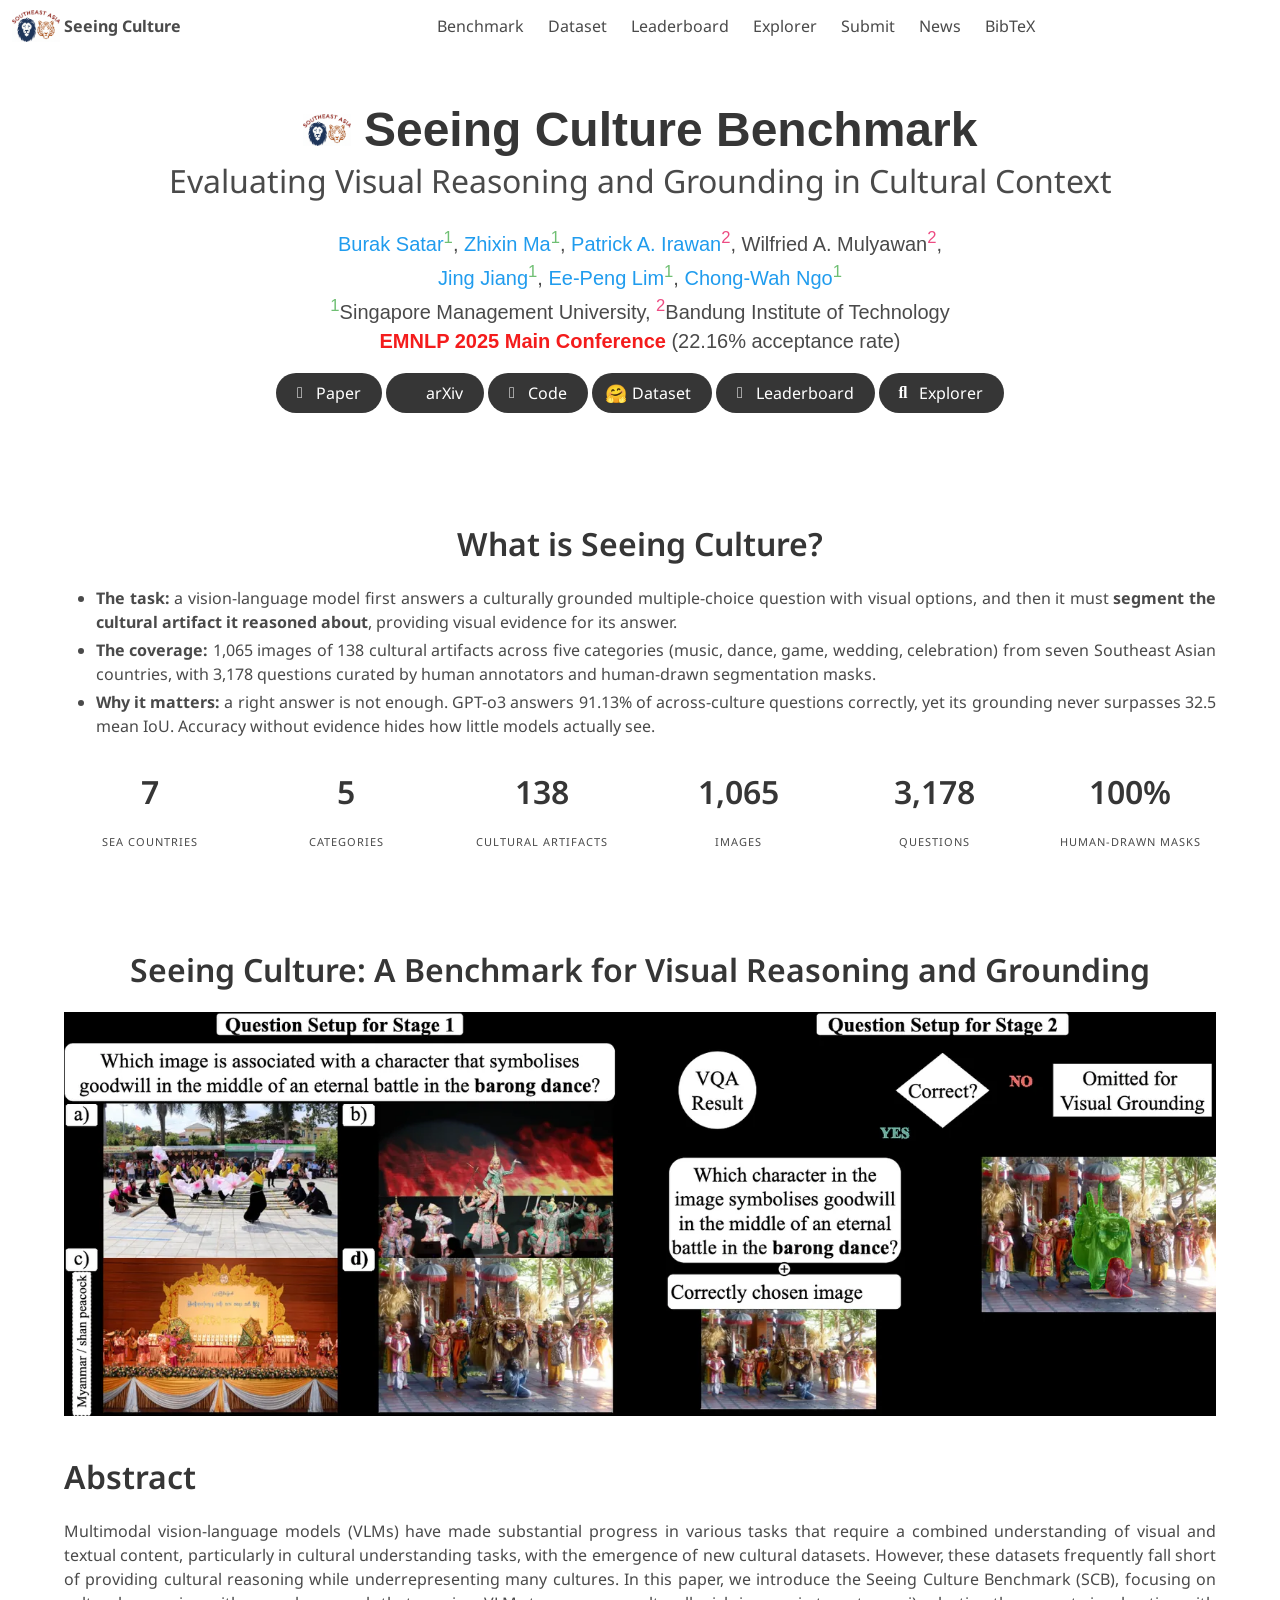
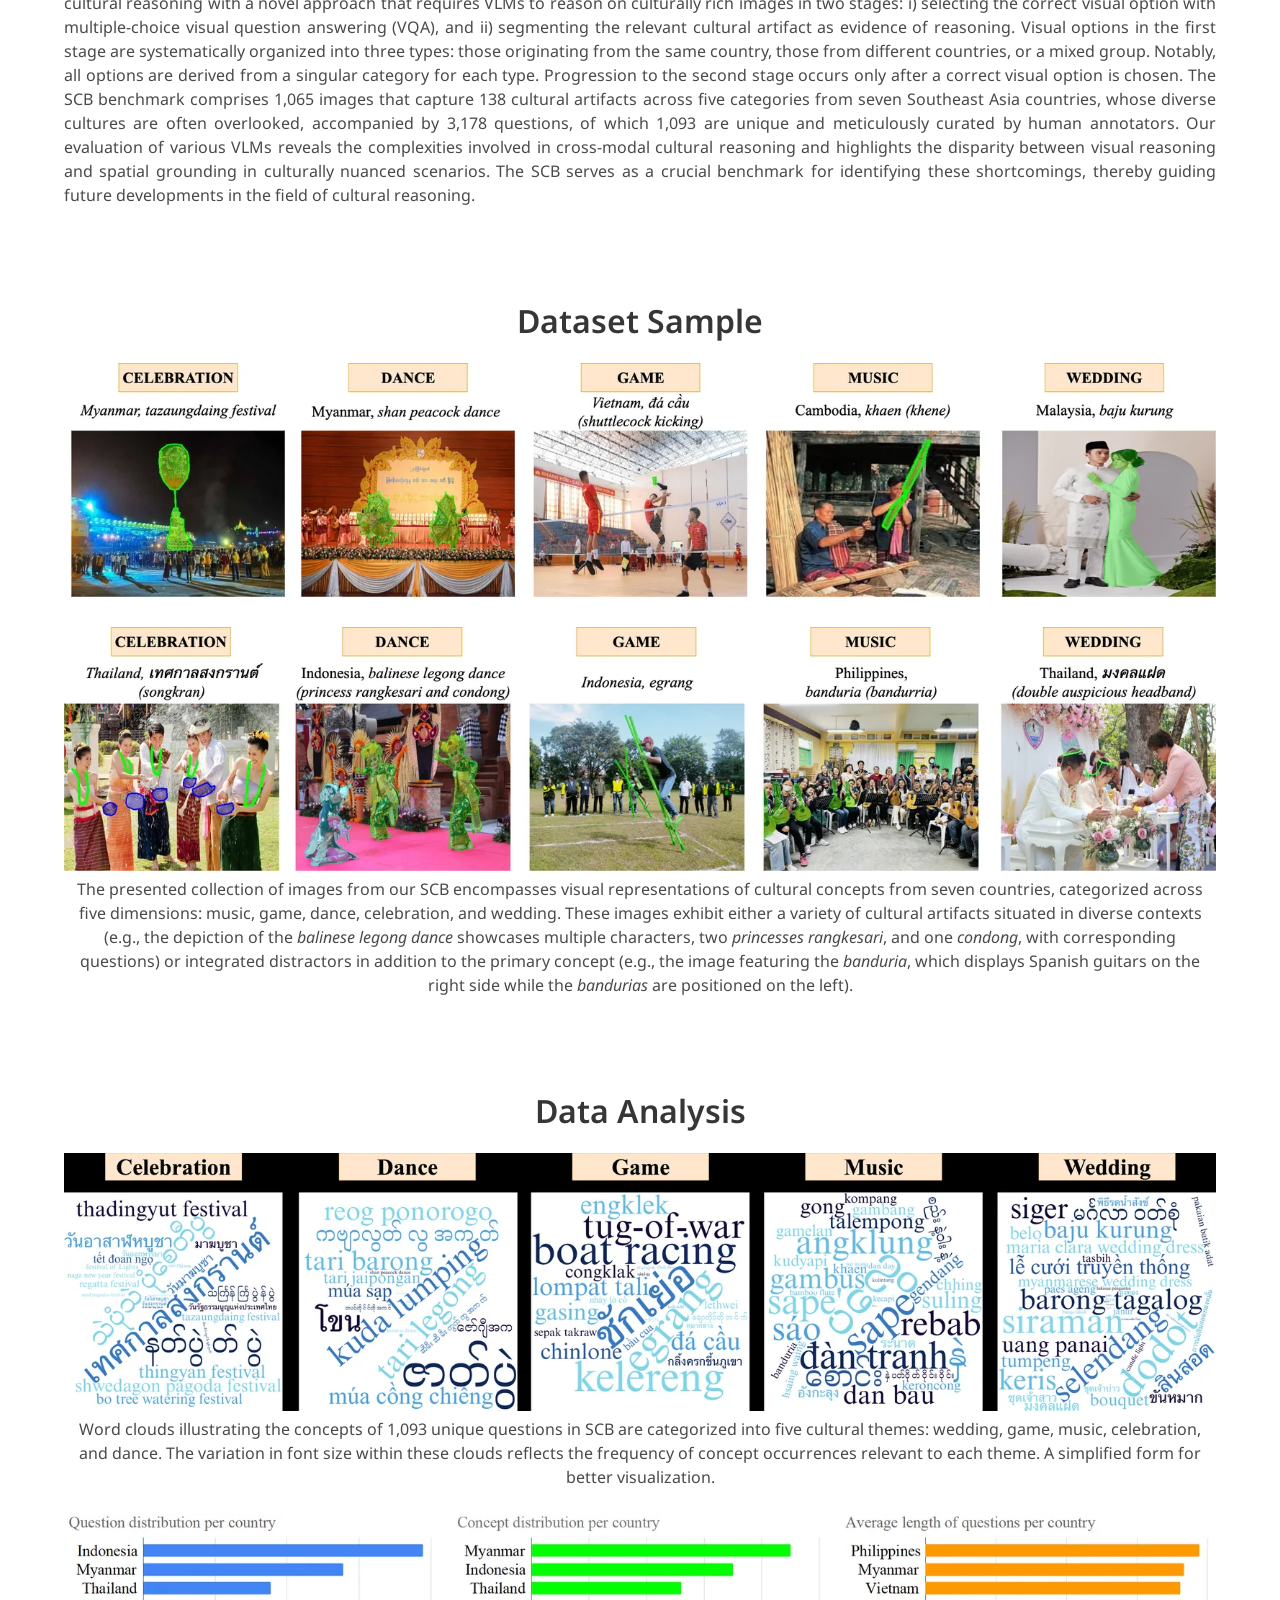
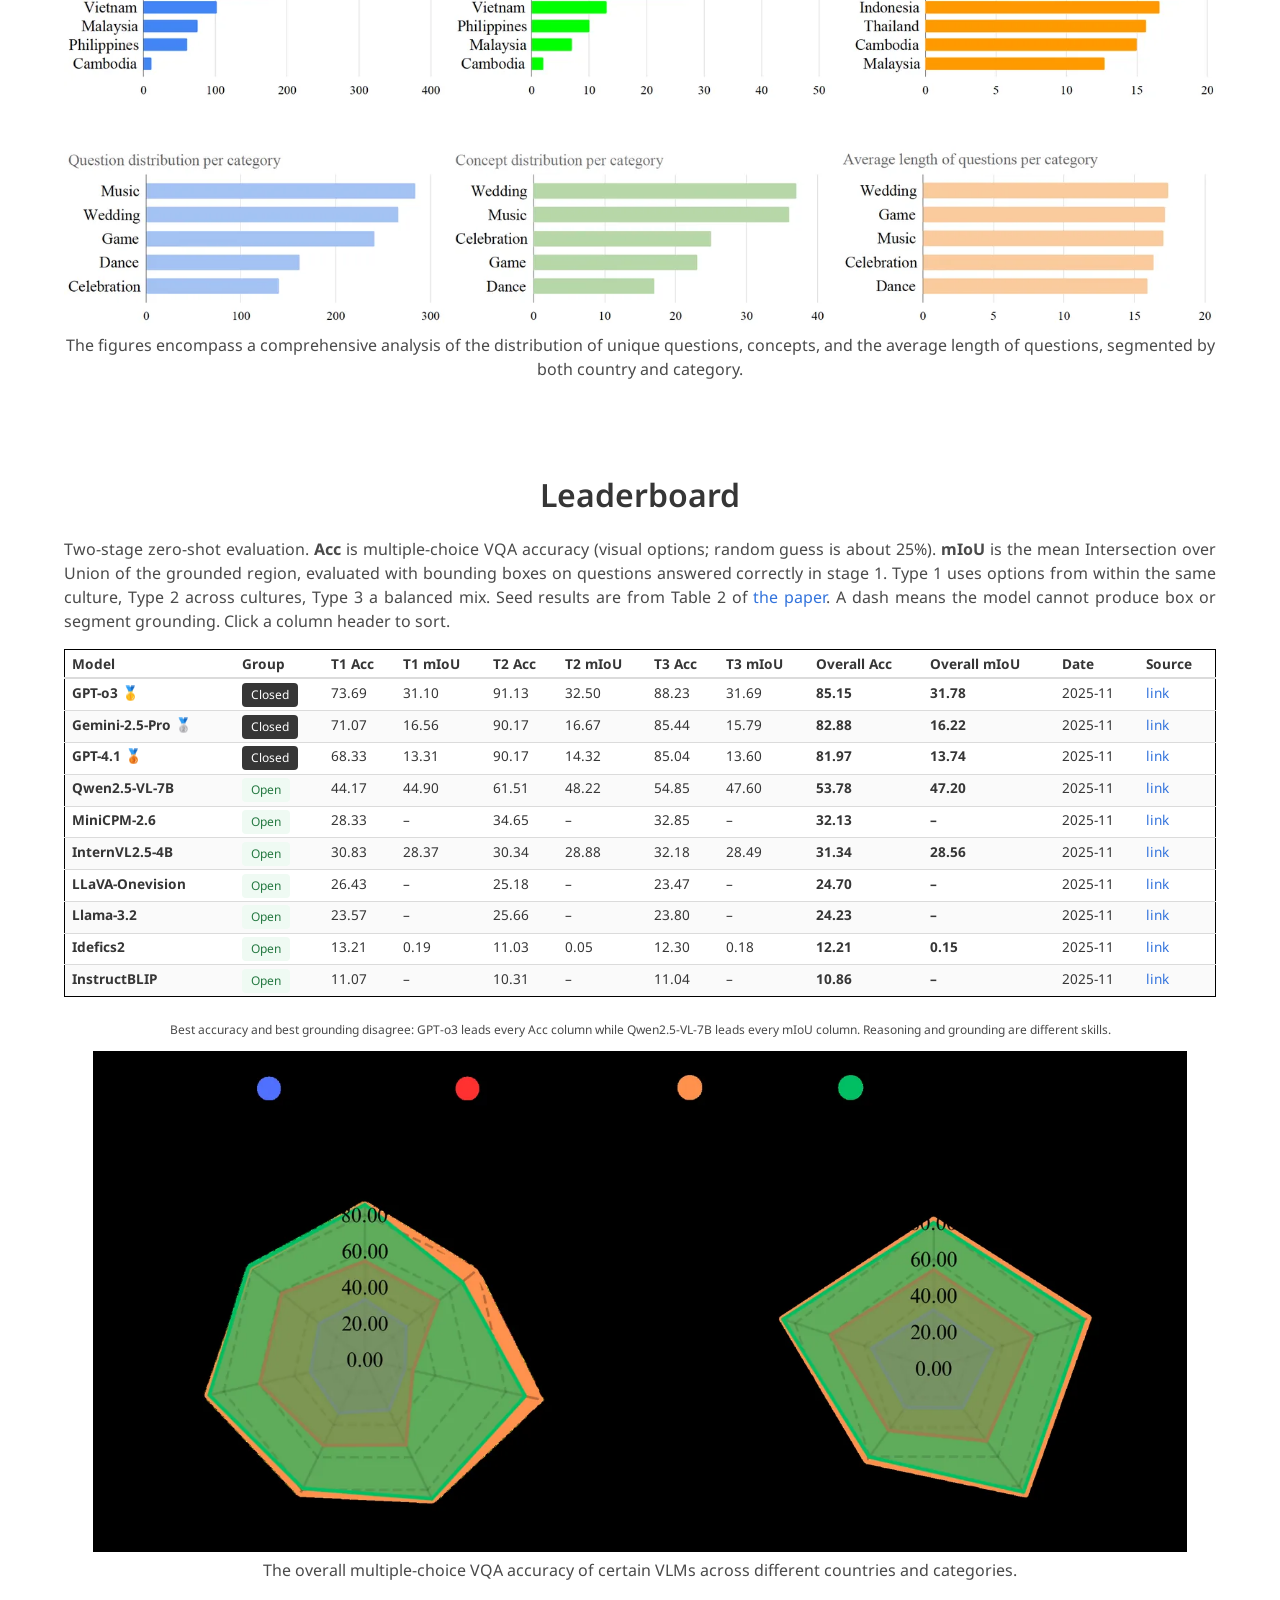
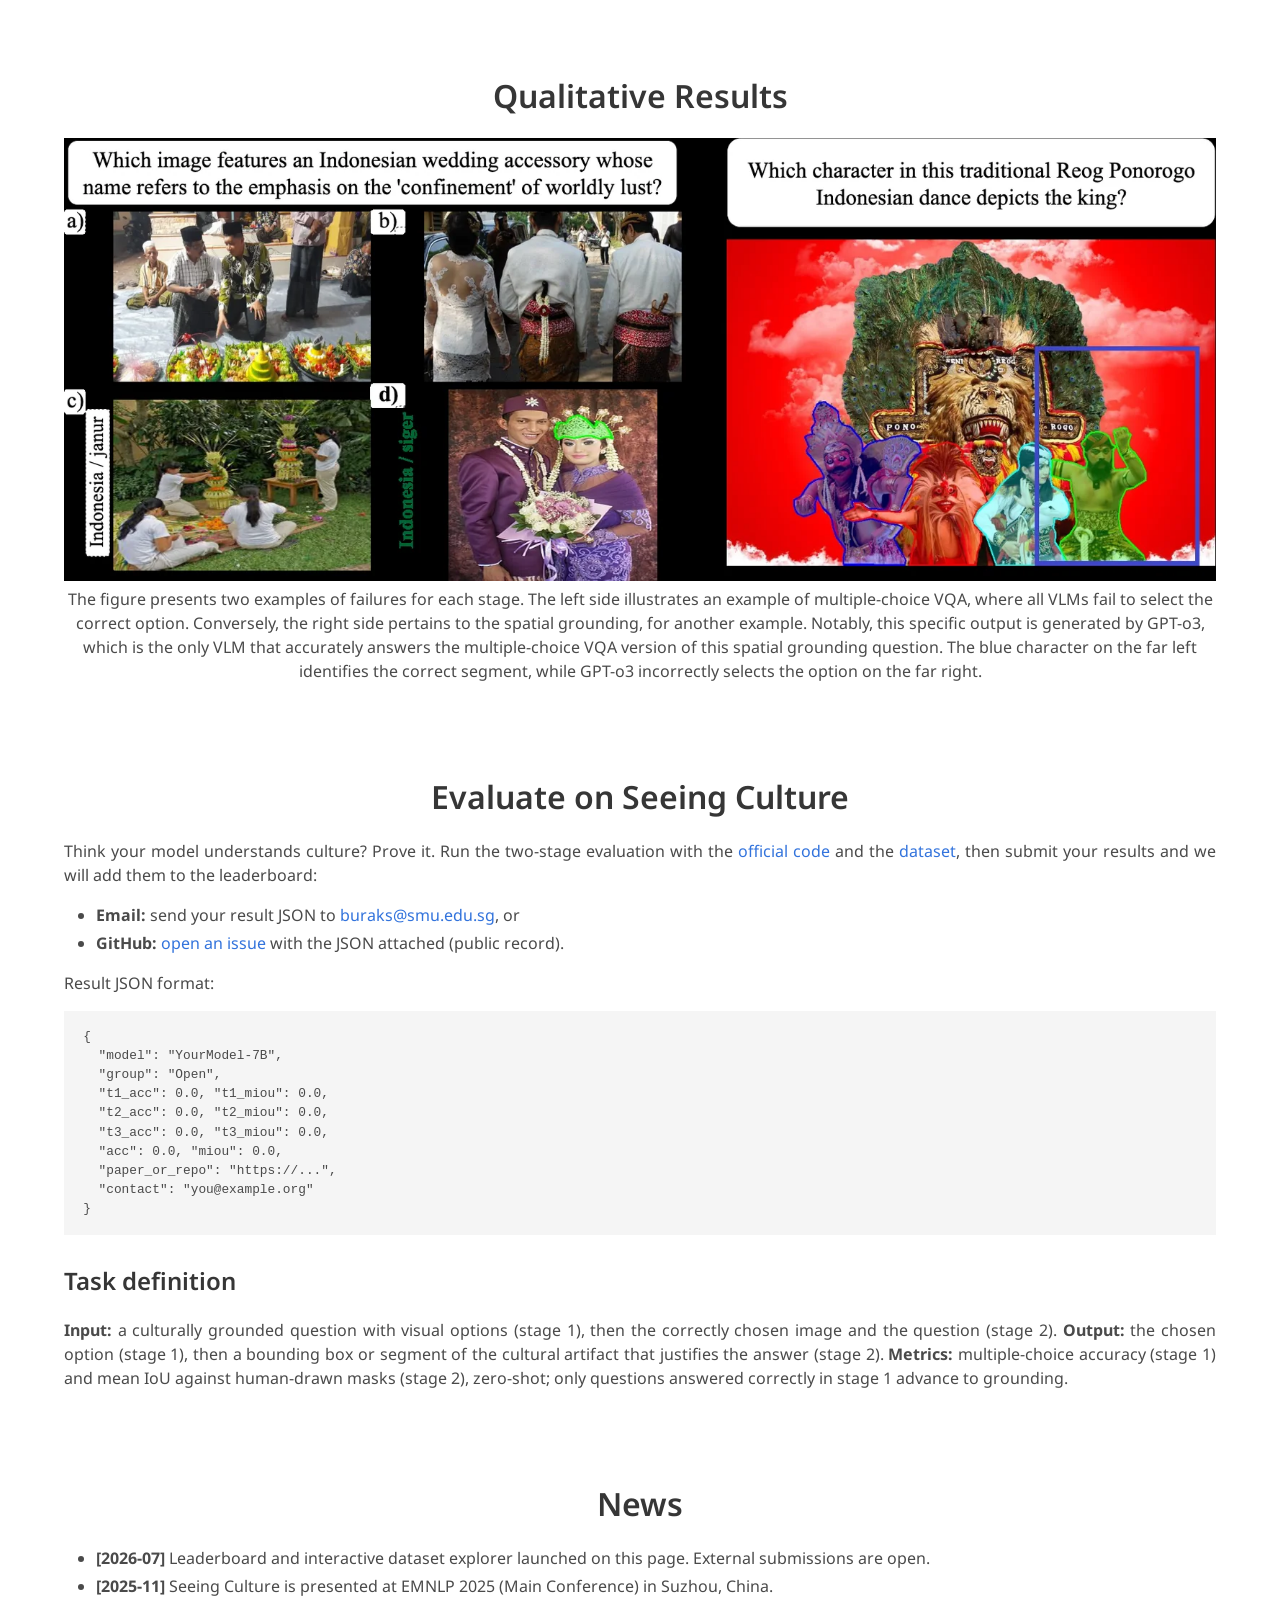
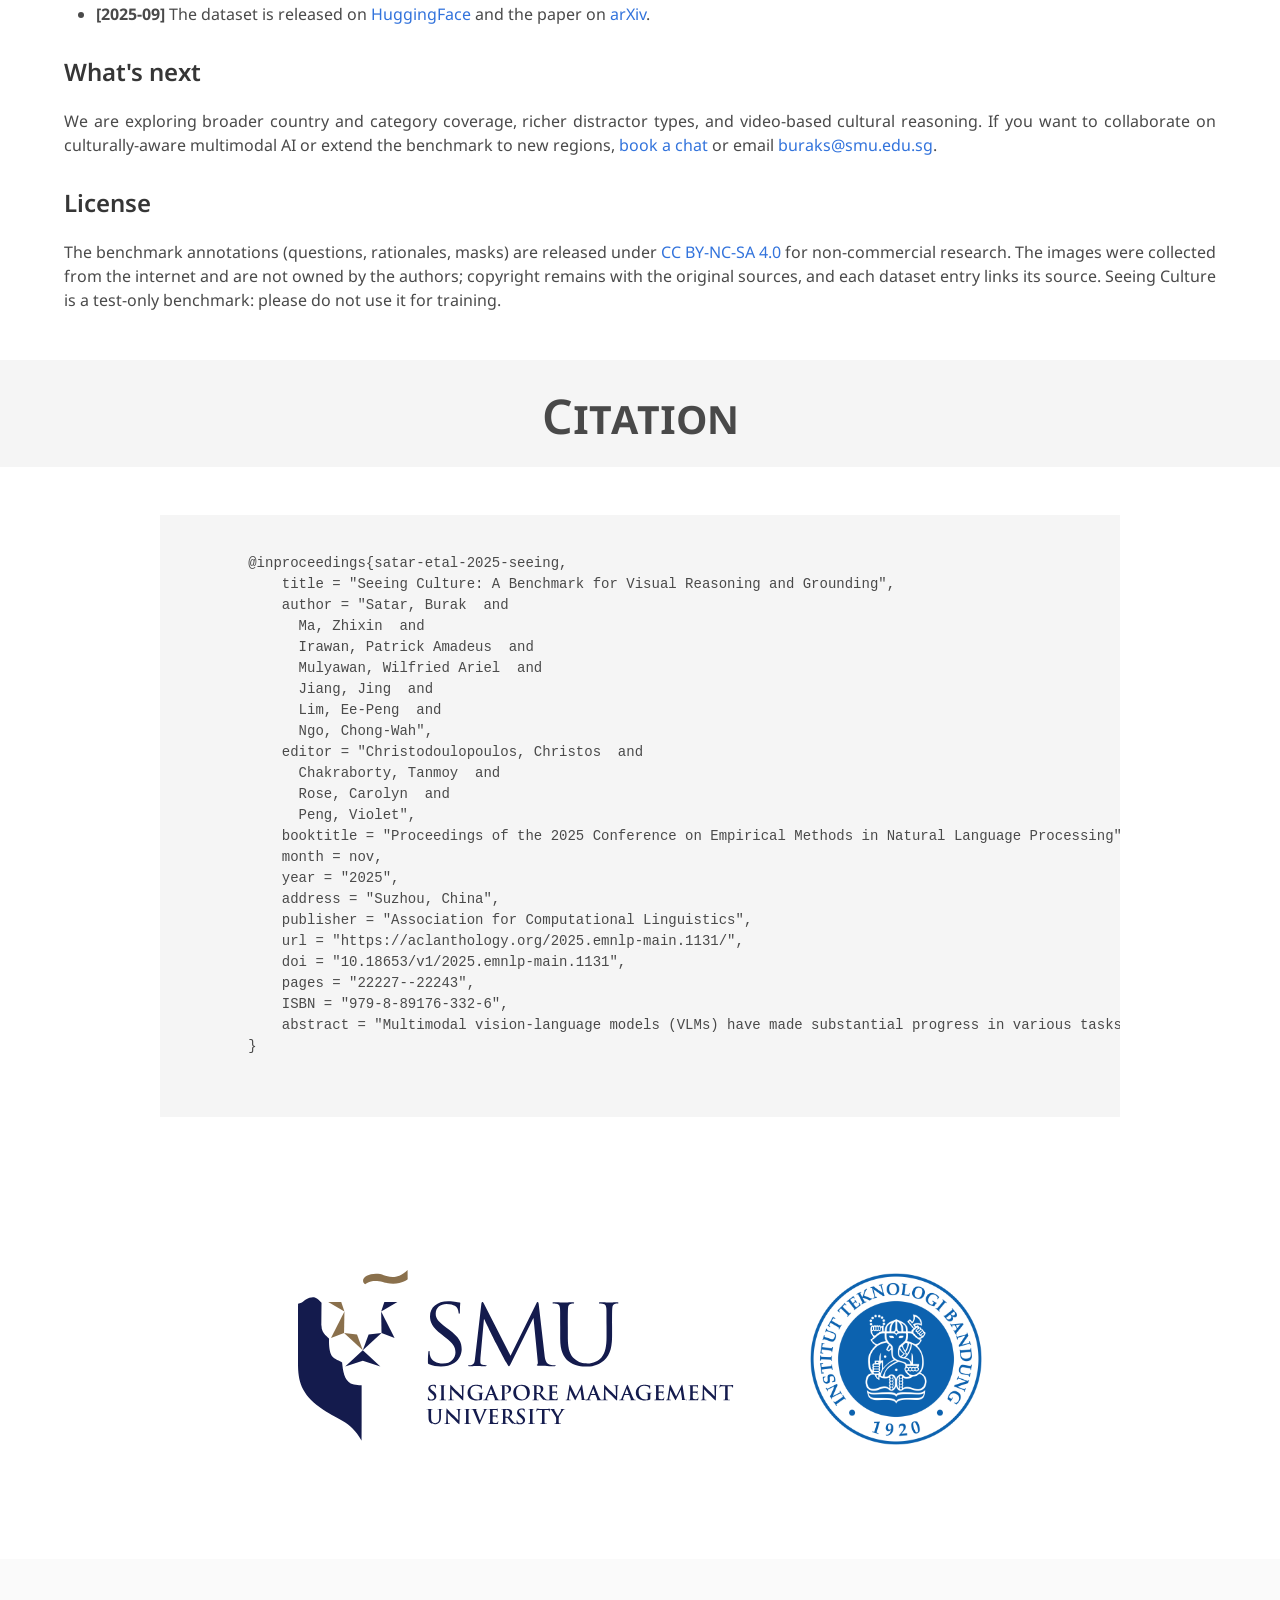
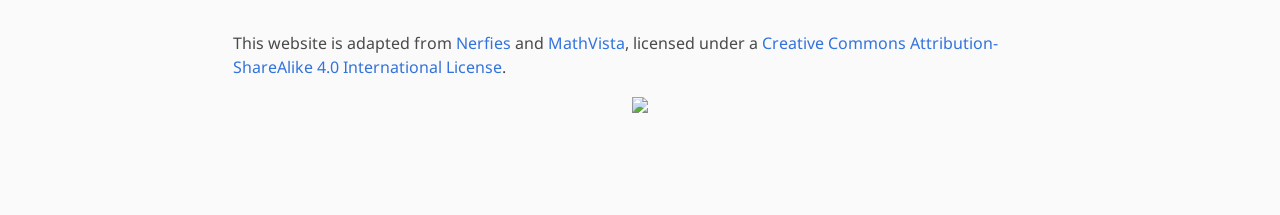
==== index.html @ be93f0e0 "Update index.html" ====
<!DOCTYPE html>
<html lang="en">
<head>
  <meta charset="utf-8">
  <meta name="description"
        content="Seeing Culture Benchmark (EMNLP 2025): 1,065 images, 138 cultural artifacts from 7 Southeast Asian countries. VLMs must answer culturally grounded questions, then segment the artifact as evidence. Leaderboard and dataset explorer.">
  <meta name="keywords" content="Seeing Culture, Visual Reasoning, Grounding, Cultural Benchmark, Southeast Asia, VLM, EMNLP 2025">
  <meta name="viewport" content="width=device-width, initial-scale=1">
  <title> Seeing Culture: A Benchmark for Visual Reasoning and Grounding</title>

  <link rel="canonical" href="https://seeingculture-benchmark.github.io/">
  <meta property="og:title" content="Seeing Culture: A Benchmark for Visual Reasoning and Grounding">
  <meta property="og:description" content="EMNLP 2025 benchmark: VLMs answer culturally grounded questions about Southeast Asia, then segment the artifact as visual evidence. Leaderboard, dataset, and explorer.">
  <meta property="og:url" content="https://seeingculture-benchmark.github.io/">
  <meta property="og:image" content="https://seeingculture-benchmark.github.io/static/images/og-teaser.jpg">
  <meta property="og:type" content="website">
  <meta name="twitter:card" content="summary_large_image">
  <meta name="twitter:title" content="Seeing Culture: A Benchmark for Visual Reasoning and Grounding">
  <meta name="twitter:description" content="EMNLP 2025 benchmark: VLMs answer culturally grounded questions about Southeast Asia, then segment the artifact as visual evidence.">
  <meta name="twitter:image" content="https://seeingculture-benchmark.github.io/static/images/og-teaser.jpg">
  <script type="application/ld+json">
  {
    "@context": "https://schema.org",
    "@type": "Dataset",
    "name": "Seeing Culture Benchmark",
    "alternateName": "SCB",
    "description": "A benchmark for visual reasoning and grounding in cultural context: 1,065 images of 138 cultural artifacts across five categories from seven Southeast Asian countries, with 3,178 multiple-choice questions and human-drawn segmentation masks. Models must first answer a culturally grounded question, then segment the relevant artifact as evidence of reasoning. Published at EMNLP 2025.",
    "url": "https://seeingculture-benchmark.github.io/",
    "sameAs": [
      "https://huggingface.co/datasets/Multimedia-SMU/seeingculture-benchmark",
      "https://aclanthology.org/2025.emnlp-main.1131/",
      "https://arxiv.org/abs/2509.16517"
    ],
    "license": "https://creativecommons.org/licenses/by-nc-sa/4.0/",
    "isAccessibleForFree": true,
    "keywords": ["vision-language models", "cultural reasoning", "visual grounding", "Southeast Asia", "benchmark", "VQA", "segmentation"],
    "creator": [
      {"@type": "Person", "name": "Burak Satar", "url": "https://buraksatar.github.io/"},
      {"@type": "Person", "name": "Zhixin Ma"},
      {"@type": "Person", "name": "Patrick Amadeus Irawan"},
      {"@type": "Person", "name": "Wilfried Ariel Mulyawan"},
      {"@type": "Person", "name": "Jing Jiang"},
      {"@type": "Person", "name": "Ee-Peng Lim"},
      {"@type": "Person", "name": "Chong-Wah Ngo"}
    ],
    "citation": "Satar, B., Ma, Z., Irawan, P. A., Mulyawan, W. A., Jiang, J., Lim, E.-P., Ngo, C.-W. (2025). Seeing Culture: A Benchmark for Visual Reasoning and Grounding. EMNLP 2025, pages 22227-22243."
  }
  </script>

  <link rel="icon" href="./static/images/logo-sea-white.png">

  <link href="https://fonts.googleapis.com/css?family=Google+Sans|Noto+Sans|Castoro" rel="stylesheet">

  <link rel="stylesheet" href="./static/css/bulma.min.css">
  <link rel="stylesheet" href="./static/css/bulma-carousel.min.css">
  <link rel="stylesheet" href="./static/css/bulma-slider.min.css">
  <link rel="stylesheet" href="./static/css/fontawesome.all.min.css">
  <link rel="stylesheet" href="https://cdn.jsdelivr.net/gh/jpswalsh/academicons@1/css/academicons.min.css">
  <link rel="stylesheet" href="./static/css/index.css">
  <link rel="stylesheet" href="./static/css/leaderboard.css">

  <script type="text/javascript" src="static/js/sort-table.js" defer></script>

  <script src="https://ajax.googleapis.com/ajax/libs/jquery/3.5.1/jquery.min.js"></script>
  <script defer src="./static/js/fontawesome.all.min.js"></script>
  <script src="./static/js/explorer-index.js"></script>
  <script src="./data/leaderboard.js" defer></script>
</head>
<body>

<nav class="navbar" role="navigation" aria-label="main navigation">
  <div class="navbar-brand">
    <a class="navbar-item" href="./">
      <img src="static/images/logo-sea-white.png" alt="Seeing Culture logo" style="max-height: 2rem;">
      <b>&nbsp;Seeing Culture</b>
    </a>
    <a role="button" class="navbar-burger" aria-label="menu" aria-expanded="false">
      <span aria-hidden="true"></span>
      <span aria-hidden="true"></span>
      <span aria-hidden="true"></span>
    </a>
  </div>
  <div class="navbar-menu">
    <div class="navbar-start" style="flex-grow: 1; justify-content: center;">
      <a class="navbar-item" href="#what-is">Benchmark</a>
      <a class="navbar-item" href="#dataset">Dataset</a>
      <a class="navbar-item" href="#leaderboard">Leaderboard</a>
      <a class="navbar-item" href="visualizer/explore.html">Explorer</a>
      <a class="navbar-item" href="#submit">Submit</a>
      <a class="navbar-item" href="#news">News</a>
      <a class="navbar-item" href="#BibTeX">BibTeX</a>
    </div>
  </div>
</nav>


<section class="hero">
  <div class="hero-body">
    <div class="container is-max-desktop">
      <div class="columns is-centered">
        <div class="column has-text-centered">
          <h1 class="title is-1 publication-title is-bold">
            <img src="static/images/logo-sea-white.png" style="width:1em;vertical-align: middle" alt="Logo"/>
            <span class="logo-sea-white" style="vertical-align: middle">Seeing Culture Benchmark</span>
            </h1>
              <h2 class="subtitle is-3 publication-subtitle">
                Evaluating Visual Reasoning and Grounding in Cultural Context
              </h2>
              <div class="is-size-5 publication-authors">
              <span class="author-block">
                <a href="https://buraksatar.github.io/">Burak Satar</a><sup style="color:#6fbf73;">1</sup>,
              </span>
              <span class="author-block">
                <a href="https://zhixinma.github.io/">Zhixin Ma</a><sup style="color:#6fbf73;">1</sup>,
              </span>
              <span class="author-block">
                <a href="https://scholar.google.com/citations?user=ne6qtJ0AAAAJ">Patrick A. Irawan</a><sup style="color:#ed4b82;">2</sup>,
              </span>
              <span class="author-block">
                Wilfried A. Mulyawan<sup style="color:#ed4b82">2</sup>,
              </span><br>
              <span class="author-block">
                <a href="https://scholar.google.com/citations?user=hVTK2YwAAAAJ">Jing Jiang</a><sup style="color:#6fbf73;">1</sup>,
              </span>
              <span class="author-block">
                <a href="https://scholar.google.com/citations?user=r0wOAikAAAAJ">Ee-Peng Lim</a><sup style="color:#6fbf73;">1</sup>,
              </span>
              <span class="author-block">
                <a href="https://scholar.google.com/citations?user=HM39HrUAAAAJ">Chong-Wah Ngo</a><sup style="color:#6fbf73;">1</sup>
              </span>
        </div>

        <div class="is-size-5 publication-authors">
          <span class="author-block"><sup style="color:#6fbf73;">1</sup>Singapore Management University,</span>
          <span class="author-block"><sup style="color:#ed4b82">2</sup>Bandung Institute of Technology</span><br>
          <span class="paper-block"><b style="color:#f41c1c">EMNLP 2025 Main Conference</b> (22.16% acceptance rate)</span>
        </div>

        <div class="column has-text-centered">
          <div class="publication-links">
            <!-- PDF Link. -->
            <span class="link-block">
              <a href="https://aclanthology.org/2025.emnlp-main.1131/"
                class="external-link button is-normal is-rounded is-dark">
                <span class="icon"><i class="fas fa-file-pdf"></i></span>
                <span>Paper</span>
              </a>
            </span>
            <span class="link-block">
              <a href="https://arxiv.org/abs/2509.16517"
                class="external-link button is-normal is-rounded is-dark">
                <span class="icon"><i class="ai ai-arxiv"></i></span>
                <span>arXiv</span>
              </a>
            </span>
            <!-- Code Link. -->
            <span class="link-block">
              <a href="https://github.com/buraksatar/seeingculture"
                class="external-link button is-normal is-rounded is-dark">
                <span class="icon"><i class="fab fa-github"></i></span>
                <span>Code</span>
              </a>
              </span>
              <span class="link-block">
                <a href="https://huggingface.co/datasets/Multimedia-SMU/seeingculture-benchmark"
                  class="external-link button is-normal is-rounded is-dark">
                  <span class="icon"><p style="font-size:18px">🤗</p></span>
                  <span>Dataset</span>
                </a>
              </span>
              <span class="link-block">
                <a href="#leaderboard"
                  class="button is-normal is-rounded is-dark">
                  <span class="icon"><i class="fas fa-trophy"></i></span>
                  <span>Leaderboard</span>
                </a>
              </span>
              <span class="link-block">
                <a href="visualizer/explore.html"
                  class="button is-normal is-rounded is-dark">
                  <span class="icon"><i class="fas fa-search"></i></span>
                  <span>Explorer</span>
                </a>
              </span>
            </div>
          </div>
        </div>
      </div>
    </div>
  </div>
</section>

<section class="section" id="what-is">
  <div class="container">
    <div class="columns is-centered has-text-centered">
      <div class="column is-four-fifths" style="width: 100%;">
        <h2 class="title is-3">What is Seeing Culture?</h2>
        <div class="content has-text-justified">
          <ul>
            <li><b>The task:</b> a vision-language model first answers a culturally grounded multiple-choice question with visual options, and then it must <b>segment the cultural artifact it reasoned about</b>, providing visual evidence for its answer.</li>
            <li><b>The coverage:</b> 1,065 images of 138 cultural artifacts across five categories (music, dance, game, wedding, celebration) from seven Southeast Asian countries, with 3,178 questions curated by human annotators and human-drawn segmentation masks.</li>
            <li><b>Why it matters:</b> a right answer is not enough. GPT-o3 answers 91.13% of across-culture questions correctly, yet its grounding never surpasses 32.5 mean IoU. Accuracy without evidence hides how little models actually see.</li>
          </ul>
        </div>
        <div class="columns is-multiline is-mobile has-text-centered" style="margin-top: 1rem;">
          <div class="column is-2-desktop is-4-mobile"><p class="title is-3">7</p><p class="heading">SEA countries</p></div>
          <div class="column is-2-desktop is-4-mobile"><p class="title is-3">5</p><p class="heading">Categories</p></div>
          <div class="column is-2-desktop is-4-mobile"><p class="title is-3">138</p><p class="heading">Cultural artifacts</p></div>
          <div class="column is-2-desktop is-4-mobile"><p class="title is-3">1,065</p><p class="heading">Images</p></div>
          <div class="column is-2-desktop is-4-mobile"><p class="title is-3">3,178</p><p class="heading">Questions</p></div>
          <div class="column is-2-desktop is-4-mobile"><p class="title is-3">100%</p><p class="heading">Human-drawn masks</p></div>
        </div>
      </div>
    </div>
  </div>
</section>

<section class="section">
  <div class="container">
      <div class="columns is-centered has-text-centered">
        <div class="column is-four-fifths" style="width: 100%;">
          <h2 class="title is-3">Seeing Culture: A Benchmark for Visual Reasoning and Grounding</h2>
          <div class="content has-text-justified">
              <img src="static/images/teaser.webp" style="width: 100%;" alt="Seeing Culture Benchmark two-stage task: multiple-choice VQA followed by visual grounding"/>
              <h2 class="title is-3">Abstract</h2>
              <p>
                Multimodal vision-language models (VLMs) have made substantial progress in various tasks that require a combined understanding of visual and textual content, particularly in cultural understanding tasks, with the emergence of new cultural datasets. However, these datasets frequently fall short of providing cultural reasoning while underrepresenting many cultures.
                In this paper, we introduce the Seeing Culture Benchmark (SCB), focusing on cultural reasoning with a novel approach that requires VLMs to reason on culturally rich images in two stages: i) selecting the correct visual option with multiple-choice visual question answering (VQA), and ii) segmenting the relevant cultural artifact as evidence of reasoning. Visual options in the first stage are systematically organized into three types: those originating from the same country, those from different countries, or a mixed group. Notably, all options are derived from a singular category for each type. Progression to the second stage occurs only after a correct visual option is chosen. 
                The SCB benchmark comprises 1,065 images that capture 138 cultural artifacts across five categories from seven Southeast Asia countries, whose diverse cultures are often overlooked, accompanied by 3,178 questions, of which 1,093 are unique and meticulously curated by human annotators. 
                Our evaluation of various VLMs reveals the complexities involved in cross-modal cultural reasoning and highlights the disparity between visual reasoning and spatial grounding in culturally nuanced scenarios. The SCB serves as a crucial benchmark for identifying these shortcomings, thereby guiding future developments in the field of cultural reasoning.
              </p>
          </div>
        </div>
      </div>
  </div>
</section>

<section class="section">
  <div class="container">
      <div class="columns is-centered has-text-centered">
        <div class="column is-four-fifths" style="width: 100%;">
          <h2 class="title is-3" id="dataset">Dataset Sample</h2>
          <div class="content has-text-justified">
              <div class="content has-text-centered">
                <img src="static/images/dataset_sample1.webp" style="width: 100%;" alt="Seeing Culture dataset examples across seven Southeast Asian countries" loading="lazy"/>
              </div>
              <div class="content has-text-centered">
                <img src="static/images/dataset_sample2.webp" style="width: 100%;" alt="Dataset examples with distractors and multi-character cultural scenes" loading="lazy"/>
                <p>
                  The presented collection of images from our SCB encompasses visual representations of cultural concepts from seven countries, categorized across five dimensions: music, game, dance, celebration, and wedding. These images exhibit either a variety of cultural artifacts situated in diverse contexts (e.g., the depiction of the <i>balinese legong dance</i> showcases multiple characters, two <i>princesses rangkesari</i>, and one <i>condong</i>, with corresponding questions) or integrated distractors in addition to the primary concept (e.g., the image featuring the <i>banduria</i>, which displays Spanish guitars on the right side while the <i>bandurias</i> are positioned on the left).
                </p>
              </div>
          </div>
        </div>
      </div>
  </div>
</section>

<section class="section">
  <div class="container">
      <div class="columns is-centered has-text-centered">
        <div class="column is-four-fifths" style="width: 100%;">
          <h2 class="title is-3">Data Analysis</h2>
          <div class="content has-text-justified">
              <div class="content has-text-centered">
                <img src="static/images/word_cloud.webp" style="width: 100%;" alt="Word clouds of question concepts across five cultural themes" loading="lazy"/>
                <p>
                  Word clouds illustrating the concepts of 1,093 unique questions in SCB are categorized into five cultural themes: wedding, game, music, celebration, and dance. The variation in font size within these clouds reflects the frequency of concept occurrences relevant to each theme. A simplified form for better visualization.
                </p>
              </div>
              <div class="content has-text-centered">
                <img src="static/images/dist_country.webp" style="width: 100%;" alt="Distribution of questions and concepts by country" loading="lazy"/>
              </div>
              <div class="content has-text-centered">
                <img src="static/images/dist_category.webp" style="width: 100%;" alt="Distribution of questions and concepts by category" loading="lazy"/>
                <p>
                  The figures encompass a comprehensive analysis of the distribution of unique questions, concepts, and the average length of questions, segmented by both country and category.
                </p>
              </div>
          </div>
        </div>
      </div>
  </div>
</section>

<section class="section">
  <div class="container">
      <div class="columns is-centered has-text-centered">
        <div class="column is-four-fifths" style="width: 100%;">
          <h2 class="title is-3" id="leaderboard">Leaderboard</h2>
          <div class="content has-text-justified">
            <p>
              Two-stage zero-shot evaluation. <b>Acc</b> is multiple-choice VQA accuracy (visual options; random guess is about 25%). <b>mIoU</b> is the mean Intersection over Union of the grounded region, evaluated with bounding boxes on questions answered correctly in stage 1. Type 1 uses options from within the same culture, Type 2 across cultures, Type 3 a balanced mix. Seed results are from Table 2 of <a href="https://aclanthology.org/2025.emnlp-main.1131/">the paper</a>. A dash means the model cannot produce box or segment grounding. Click a column header to sort.
            </p>
            <div class="table-container">
              <table class="table is-striped is-narrow is-hoverable js-sort-table" id="scb-leaderboard-table" style="margin-left:auto;margin-right:auto;font-size:0.85rem;">
                <thead>
                  <tr>
                    <th>Model</th>
                    <th>Group</th>
                    <th class="js-sort-number">T1 Acc</th>
                    <th class="js-sort-number">T1 mIoU</th>
                    <th class="js-sort-number">T2 Acc</th>
                    <th class="js-sort-number">T2 mIoU</th>
                    <th class="js-sort-number">T3 Acc</th>
                    <th class="js-sort-number">T3 mIoU</th>
                    <th class="js-sort-number">Overall Acc</th>
                    <th class="js-sort-number">Overall mIoU</th>
                    <th>Date</th>
                    <th>Source</th>
                  </tr>
                </thead>
                <tbody id="scb-leaderboard-body"></tbody>
              </table>
            </div>
            <p class="is-size-7 has-text-centered">
              Best accuracy and best grounding disagree: GPT-o3 leads every Acc column while Qwen2.5-VL-7B leads every mIoU column. Reasoning and grounding are different skills.
            </p>
            <div class="content has-text-centered">
              <img src="static/images/res_radar.webp" style="width: 95%;" alt="Radar charts of VQA accuracy by country and category" loading="lazy"/>
              <p>
                The overall multiple-choice VQA accuracy of certain VLMs across different countries and categories.
              </p>
            </div>
          </div>
        </div>
      </div>
  </div>
</section>

<section class="section">
  <div class="container">
      <div class="columns is-centered has-text-centered">
        <div class="column is-four-fifths" style="width: 100%;">
          <h2 class="title is-3">Qualitative Results</h2>
          <div class="content has-text-justified">
            <div class="content has-text-centered">
              <img src="static/images/qualitative.webp" style="width: 100%;" alt="Qualitative failure examples for multiple-choice VQA and spatial grounding" loading="lazy"/>
              <p>
                The figure presents two examples of failures for each stage. The left side illustrates an example of multiple-choice VQA, where all VLMs fail to select the correct option. Conversely, the right side pertains to the spatial grounding, for another example. Notably, this specific output is generated by GPT-o3, which is the only VLM that accurately answers the multiple-choice VQA version of this spatial grounding question. The blue character on the far left identifies the correct segment, while GPT-o3 incorrectly selects the option on the far right.
              </p>
            </div>
          </div>
        </div>
      </div>
  </div>
</section>



<section class="section">
  <div class="container">
      <div class="columns is-centered has-text-centered">
        <div class="column is-four-fifths" style="width: 100%;">
          <h2 class="title is-3" id="submit">Evaluate on Seeing Culture</h2>
          <div class="content has-text-justified">
            <p>
              Think your model understands culture? Prove it. Run the two-stage evaluation with the
              <a href="https://github.com/buraksatar/seeingculture">official code</a> and the
              <a href="https://huggingface.co/datasets/Multimedia-SMU/seeingculture-benchmark">dataset</a>, then submit your results and we will add them to the leaderboard:
            </p>
            <ul>
              <li><b>Email:</b> send your result JSON to <a href="mailto:buraks@smu.edu.sg">buraks@smu.edu.sg</a>, or</li>
              <li><b>GitHub:</b> <a href="https://github.com/buraksatar/seeingculture/issues/new">open an issue</a> with the JSON attached (public record).</li>
            </ul>
            <p>Result JSON format:</p>
            <pre style="font-size:0.8rem;">{
  "model": "YourModel-7B",
  "group": "Open",
  "t1_acc": 0.0, "t1_miou": 0.0,
  "t2_acc": 0.0, "t2_miou": 0.0,
  "t3_acc": 0.0, "t3_miou": 0.0,
  "acc": 0.0, "miou": 0.0,
  "paper_or_repo": "https://...",
  "contact": "you@example.org"
}</pre>
            <h3 class="title is-4">Task definition</h3>
            <p>
              <b>Input:</b> a culturally grounded question with visual options (stage 1), then the correctly chosen image and the question (stage 2).
              <b>Output:</b> the chosen option (stage 1), then a bounding box or segment of the cultural artifact that justifies the answer (stage 2).
              <b>Metrics:</b> multiple-choice accuracy (stage 1) and mean IoU against human-drawn masks (stage 2), zero-shot; only questions answered correctly in stage 1 advance to grounding.
            </p>
          </div>
        </div>
      </div>
  </div>
</section>

<section class="section">
  <div class="container">
      <div class="columns is-centered has-text-centered">
        <div class="column is-four-fifths" style="width: 100%;">
          <h2 class="title is-3" id="news">News</h2>
          <div class="content has-text-justified">
            <ul>
              <li><b>[2026-07]</b> Leaderboard and interactive dataset explorer launched on this page. External submissions are open.</li>
              <li><b>[2025-11]</b> Seeing Culture is presented at EMNLP 2025 (Main Conference) in Suzhou, China.</li>
              <li><b>[2025-09]</b> The dataset is released on <a href="https://huggingface.co/datasets/Multimedia-SMU/seeingculture-benchmark">HuggingFace</a> and the paper on <a href="https://arxiv.org/abs/2509.16517">arXiv</a>.</li>
            </ul>
            <h3 class="title is-4">What's next</h3>
            <p>
              We are exploring broader country and category coverage, richer distractor types, and video-based cultural reasoning.
              If you want to collaborate on culturally-aware multimodal AI or extend the benchmark to new regions,
              <a href="https://buraksatar.github.io/meeting/">book a chat</a> or email <a href="mailto:buraks@smu.edu.sg">buraks@smu.edu.sg</a>.
            </p>
            <h3 class="title is-4">License</h3>
            <p>
              The benchmark annotations (questions, rationales, masks) are released under
              <a href="https://creativecommons.org/licenses/by-nc-sa/4.0/">CC BY-NC-SA 4.0</a> for non-commercial research.
              The images were collected from the internet and are not owned by the authors; copyright remains with the original sources, and each dataset entry links its source. Seeing Culture is a test-only benchmark: please do not use it for training.
            </p>
          </div>
        </div>
      </div>
  </div>
</section>

<section class="hero is-light is-small">
  <div class="hero-body has-text-centered">
    <h1 class="title is-1 mathvista_other" id="citation"><span class="mathvista" style="vertical-align: middle">Citation</span></h1>
  </div>
</section>

<section class="section" id="BibTeX">
  <div class="container is-max-desktop content">
    <pre>
      <code>
        @inproceedings{satar-etal-2025-seeing,
            title = "Seeing Culture: A Benchmark for Visual Reasoning and Grounding",
            author = "Satar, Burak  and
              Ma, Zhixin  and
              Irawan, Patrick Amadeus  and
              Mulyawan, Wilfried Ariel  and
              Jiang, Jing  and
              Lim, Ee-Peng  and
              Ngo, Chong-Wah",
            editor = "Christodoulopoulos, Christos  and
              Chakraborty, Tanmoy  and
              Rose, Carolyn  and
              Peng, Violet",
            booktitle = "Proceedings of the 2025 Conference on Empirical Methods in Natural Language Processing",
            month = nov,
            year = "2025",
            address = "Suzhou, China",
            publisher = "Association for Computational Linguistics",
            url = "https://aclanthology.org/2025.emnlp-main.1131/",
            doi = "10.18653/v1/2025.emnlp-main.1131",
            pages = "22227--22243",
            ISBN = "979-8-89176-332-6",
            abstract = "Multimodal vision-language models (VLMs) have made substantial progress in various tasks that require a combined understanding of visual and textual content, particularly in cultural understanding tasks, with the emergence of new cultural datasets. However, these datasets frequently fall short of providing cultural reasoning while underrepresenting many cultures.In this paper, we introduce the Seeing Culture Benchmark (SCB), focusing on cultural reasoning with a novel approach that requires VLMs to reason on culturally rich images in two stages: i) selecting the correct visual option with multiple-choice visual question answering (VQA), and ii) segmenting the relevant cultural artifact as evidence of reasoning. Visual options in the first stage are systematically organized into three types: those originating from the same country, those from different countries, or a mixed group. Notably, all options are derived from a singular category for each type. Progression to the second stage occurs only after a correct visual option is chosen. The SCB benchmark comprises 1,065 images that capture 138 cultural artifacts across five categories from seven Southeast Asia countries, whose diverse cultures are often overlooked, accompanied by 3,178 questions, of which 1,093 are unique and meticulously curated by human annotators. Our evaluation of various VLMs reveals the complexities involved in cross-modal cultural reasoning and highlights the disparity between visual reasoning and spatial grounding in culturally nuanced scenarios. The SCB serves as a crucial benchmark for identifying these shortcomings, thereby guiding future developments in the field of cultural reasoning. https://github.com/buraksatar/SeeingCulture"
        }
      </code>
    </pre>
  </div>
</section>

<section>
  <div class="section" id="org-banners" style="display:flex">
    <a href="https://www.smu.edu.sg/" target="_blank" rel="external">
      <img class="center-block org-banner" src="static/images/logo-smu.svg" style="height:17em" alt="Singapore Management University" loading="lazy">
    </a>
    <a href="https://itb.ac.id/" target="_blank" rel="external">
      <img class="center-block org-banner" src="static/images/logo-bandung.png" style="height:12em" alt="Bandung Institute of Technology" loading="lazy">
    </a>
  </div>
</section>

<footer class="footer">
    <div class="content has-text-centered">
    </div>
    <div class="columns is-centered">
      <div class="column is-8">
        <div class="content">
          <p>
            This website is adapted from <a href="https://nerfies.github.io/">Nerfies</a> and <a href="https://mathvista.github.io/">MathVista</a>, licensed under a <a rel="license"
                                                href="http://creativecommons.org/licenses/by-sa/4.0/">Creative
            Commons Attribution-ShareAlike 4.0 International License</a>.
          </p>
          <div style="text-align: center;">
            <a href="https://mapmyvisitors.com/web/1bzhj" title="Visit tracker"><img src="https://mapmyvisitors.com/map.png?d=JKUiPCaOKSCc7_xEPfCg8NpmyM4PPnQZO7M_aO3jlcw&cl=ffffff"></a>
          </div>
        </div>
      </div>
    </div>
    <!-- 
    <div align="center">
        <img alt="Visitor Stats" 
            src="https://widgetbite.com/stats/seeingculture-benchmark"/>  
    </div>
    -->
  <!-- </div> -->
</footer>

<script>
document.addEventListener("DOMContentLoaded", function() {
  if (typeof scb_leaderboard === "undefined") { return; }
  var rows = scb_leaderboard.slice().sort(function(a, b) { return b.acc - a.acc; });
  var medals = ["\uD83E\uDD47", "\uD83E\uDD48", "\uD83E\uDD49"];
  var body = document.getElementById("scb-leaderboard-body");
  function cell(v) { return v === null ? "\u2013" : v.toFixed(2); }
  rows.forEach(function(r, i) {
    var tr = document.createElement("tr");
    var medal = i < 3 ? " " + medals[i] : "";
    var groupTag = r.group === "Open"
      ? '<span class="tag is-success is-light">Open</span>'
      : '<span class="tag is-dark">Closed</span>';
    tr.innerHTML = "<td><b>" + r.model + "</b>" + medal + "</td>"
      + "<td>" + groupTag + "</td>"
      + "<td>" + cell(r.t1_acc) + "</td><td>" + cell(r.t1_miou) + "</td>"
      + "<td>" + cell(r.t2_acc) + "</td><td>" + cell(r.t2_miou) + "</td>"
      + "<td>" + cell(r.t3_acc) + "</td><td>" + cell(r.t3_miou) + "</td>"
      + "<td><b>" + cell(r.acc) + "</b></td><td><b>" + cell(r.miou) + "</b></td>"
      + "<td>" + r.date + "</td>"
      + '<td><a href="' + r.source + '">link</a></td>';
    body.appendChild(tr);
  });
});
</script>
</body>
</html>
---- static/css/index.css ----
body {
  font-family: 'Noto Sans', sans-serif;
}


.footer .icon-link {
    font-size: 25px;
    color: #000;
}

.link-block a {
    margin-top: 5px;
    margin-bottom: 5px;
}

.mathvista {
  font-variant: small-caps;
  font-weight: bold;
}


.teaser .hero-body {
  padding-top: 0;
  padding-bottom: 3rem;
}

.teaser {
  font-family: 'Google Sans', sans-serif;
}


.publication-title {
}

.publication-banner {
  max-height: parent;

}

.publication-banner video {
  position: relative;
  left: auto;
  top: auto;
  transform: none;
  object-fit: fit;
}

.publication-header .hero-body {
}

.publication-title {
    font-family: 'Google Sans', sans-serif;
}

.publication-authors {
    font-family: 'Google Sans', sans-serif;
}

.publication-venue {
    color: #555;
    width: fit-content;
    font-weight: bold;
}

.publication-awards {
    color: #ff3860;
    width: fit-content;
    font-weight: bolder;
}

.publication-authors {
}

.publication-authors a {
   color: hsl(204, 86%, 53%) !important;
}

.publication-authors a:hover {
    text-decoration: underline;
}

.author-block {
  display: inline-block;
}

.publication-banner img {
}

.publication-authors {
  /*color: #4286f4;*/
}

.publication-video {
    position: relative;
    width: 100%;
    height: 0;
    padding-bottom: 56.25%;

    overflow: hidden;
    border-radius: 10px !important;
}

.publication-video iframe {
    position: absolute;
    top: 0;
    left: 0;
    width: 100%;
    height: 100%;
}

.publication-body img {
}

.results-carousel {
  overflow: hidden;
}

/* .results-carousel .item {
  margin: 20px;
  overflow: hidden;
  border: 1px solid #bbb;
  border-radius: 10px;
  padding: 5px;
  font-size: 0;
} */

.stats-image {
  max-height: 250px;
}

#org-banners {
  display:flex;
  flex-direction: row;
  justify-content: center;
  align-items: center;
  flex-wrap: wrap;
}

.org-banner {
  /* margin: 5px; */
  max-width: 100%;
  height: 6em;
  margin: 10px;
  padding: 10px;
}

@media screen and (max-width: 768px) {
  #org-banners {
    flex-direction: column;
    justify-content: space-around;
  }
}
---- static/css/leaderboard.css ----
table {
    border: 1px solid black;
    border-collapse: collapse;
}

th {
    padding: 2px 5px;
    border: 1px solid black;
}

td {
    padding: 2px 5px;
    border: 1px solid black;
}

thead {
    background: #ddd;
}

table#results.js-sort-0 tbody tr td:nth-child(1),
table#results.js-sort-1 tbody tr td:nth-child(2),
table#results.js-sort-2 tbody tr td:nth-child(3),
table#results.js-sort-3 tbody tr td:nth-child(4),
table#results.js-sort-4 tbody tr td:nth-child(5),
table#results.js-sort-5 tbody tr td:nth-child(6),
table#results.js-sort-6 tbody tr td:nth-child(7),
table#results.js-sort-7 tbody tr td:nth-child(8),
table#results.js-sort-8 tbody tr td:nth-child(9),
table#results.js-sort-9 tbody tr td:nth-child(10),
table#results.js-sort-10 tbody tr td:nth-child(11),
table#results.js-sort-11 tbody tr td:nth-child(12),
table#results.js-sort-12 tbody tr td:nth-child(13),
table#results.js-sort-13 tbody tr td:nth-child(14),
table#results.js-sort-14 tbody tr td:nth-child(15) {
    background: #dee;
}

/* Table for three sub-tasks */
#results {
    font-family: Arial, Helvetica, sans-serif;
    font-size: 16px;
    border-collapse: collapse;
    width: 100%;
    text-align: center;
    margin: auto;
    margin-top: 1em;
    margin-bottom: 2em;
}

/*table tile*/
#results th {
    border: 1px solid #ddd;
    padding: 8px;
    padding-top: 12px;
    padding-bottom: 12px;
    font-size: 16px;
    text-align: center;
    font-weight: 600;
    background-color: var(--UCLA-darkblue);
    color: white;
}

#results td {
    border: 1px solid #ddd;
    padding: 8px;
}

#results tr:nth-child(even) {
    background-color: #f5f5f5;
}

#results tr:hover {
    background-color: #ddd;
}

.js-sort-number:hover {
    text-decoration: underline;
    cursor: pointer;
}

.js-sort:hover {
    text-decoration: underline;
    cursor: pointer;
}

.best-score-text {
    color: #C6011F
    /* color: #3457D5 */
}
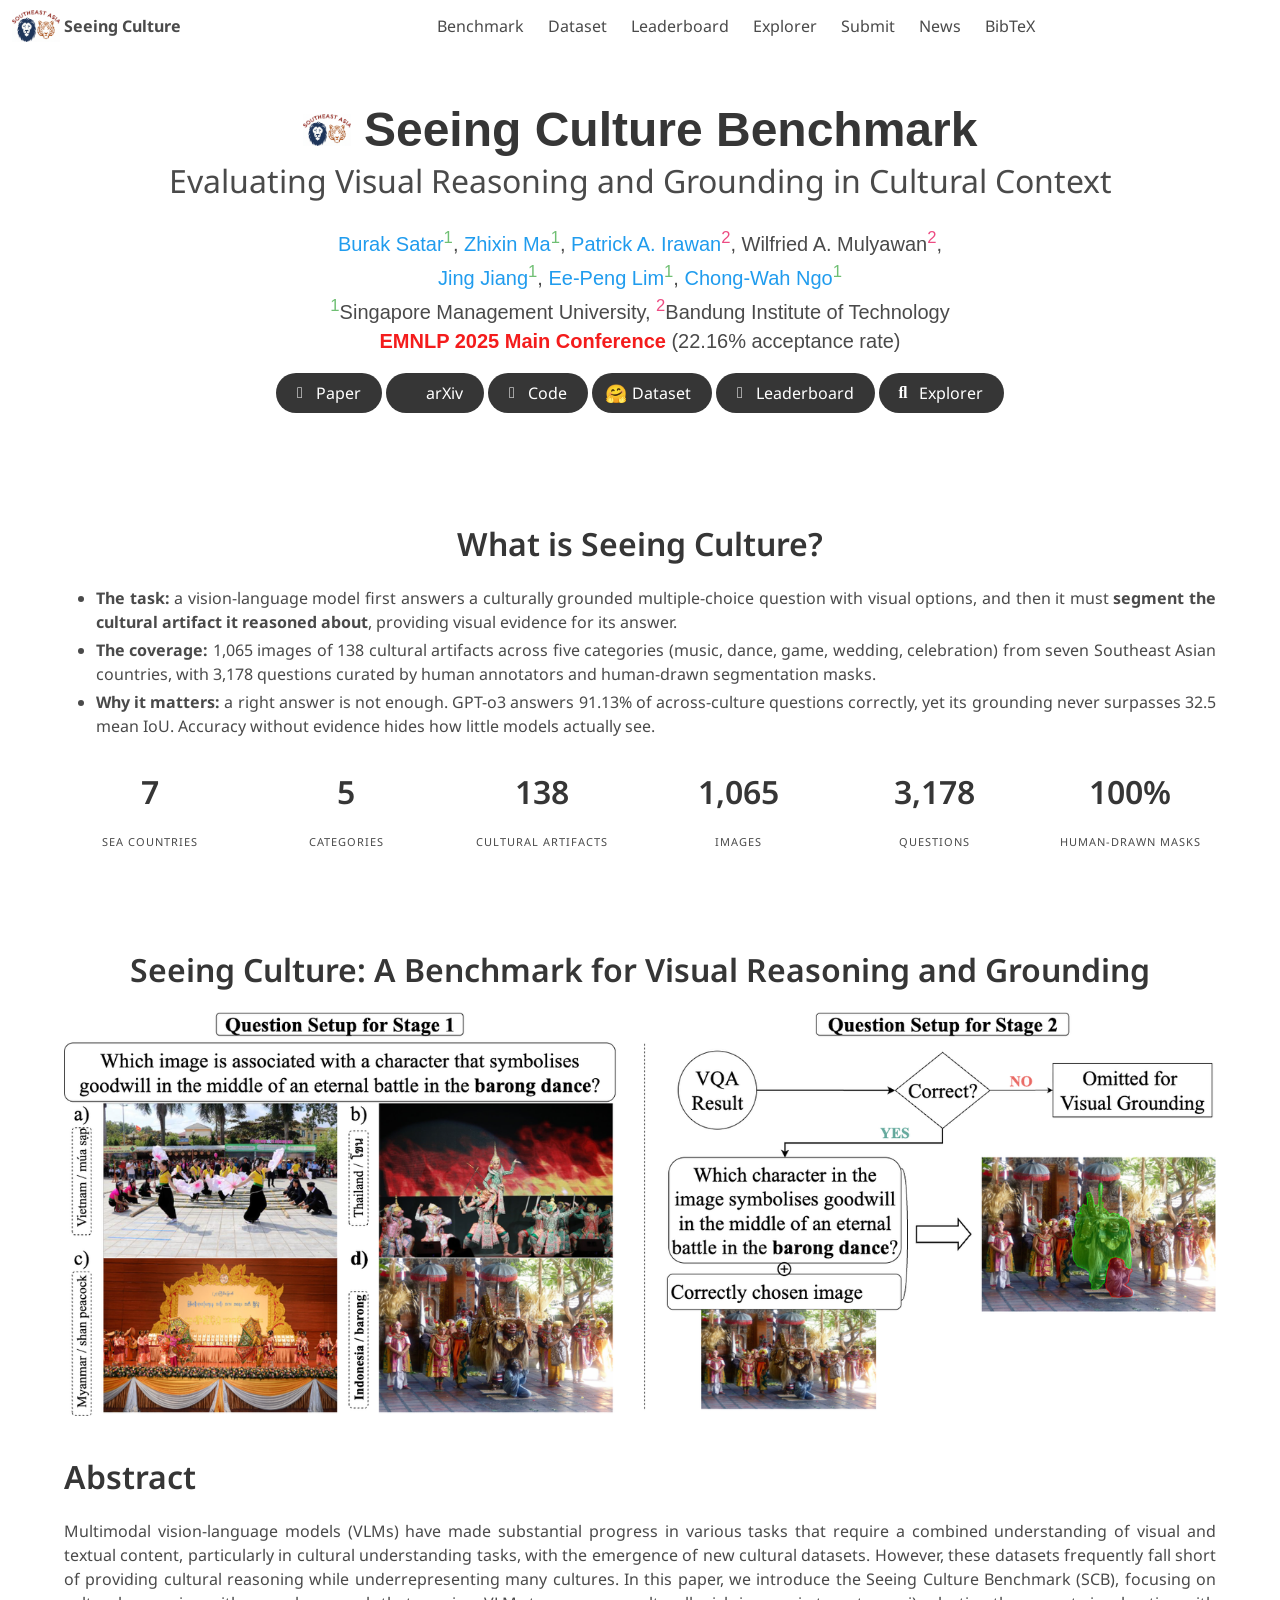
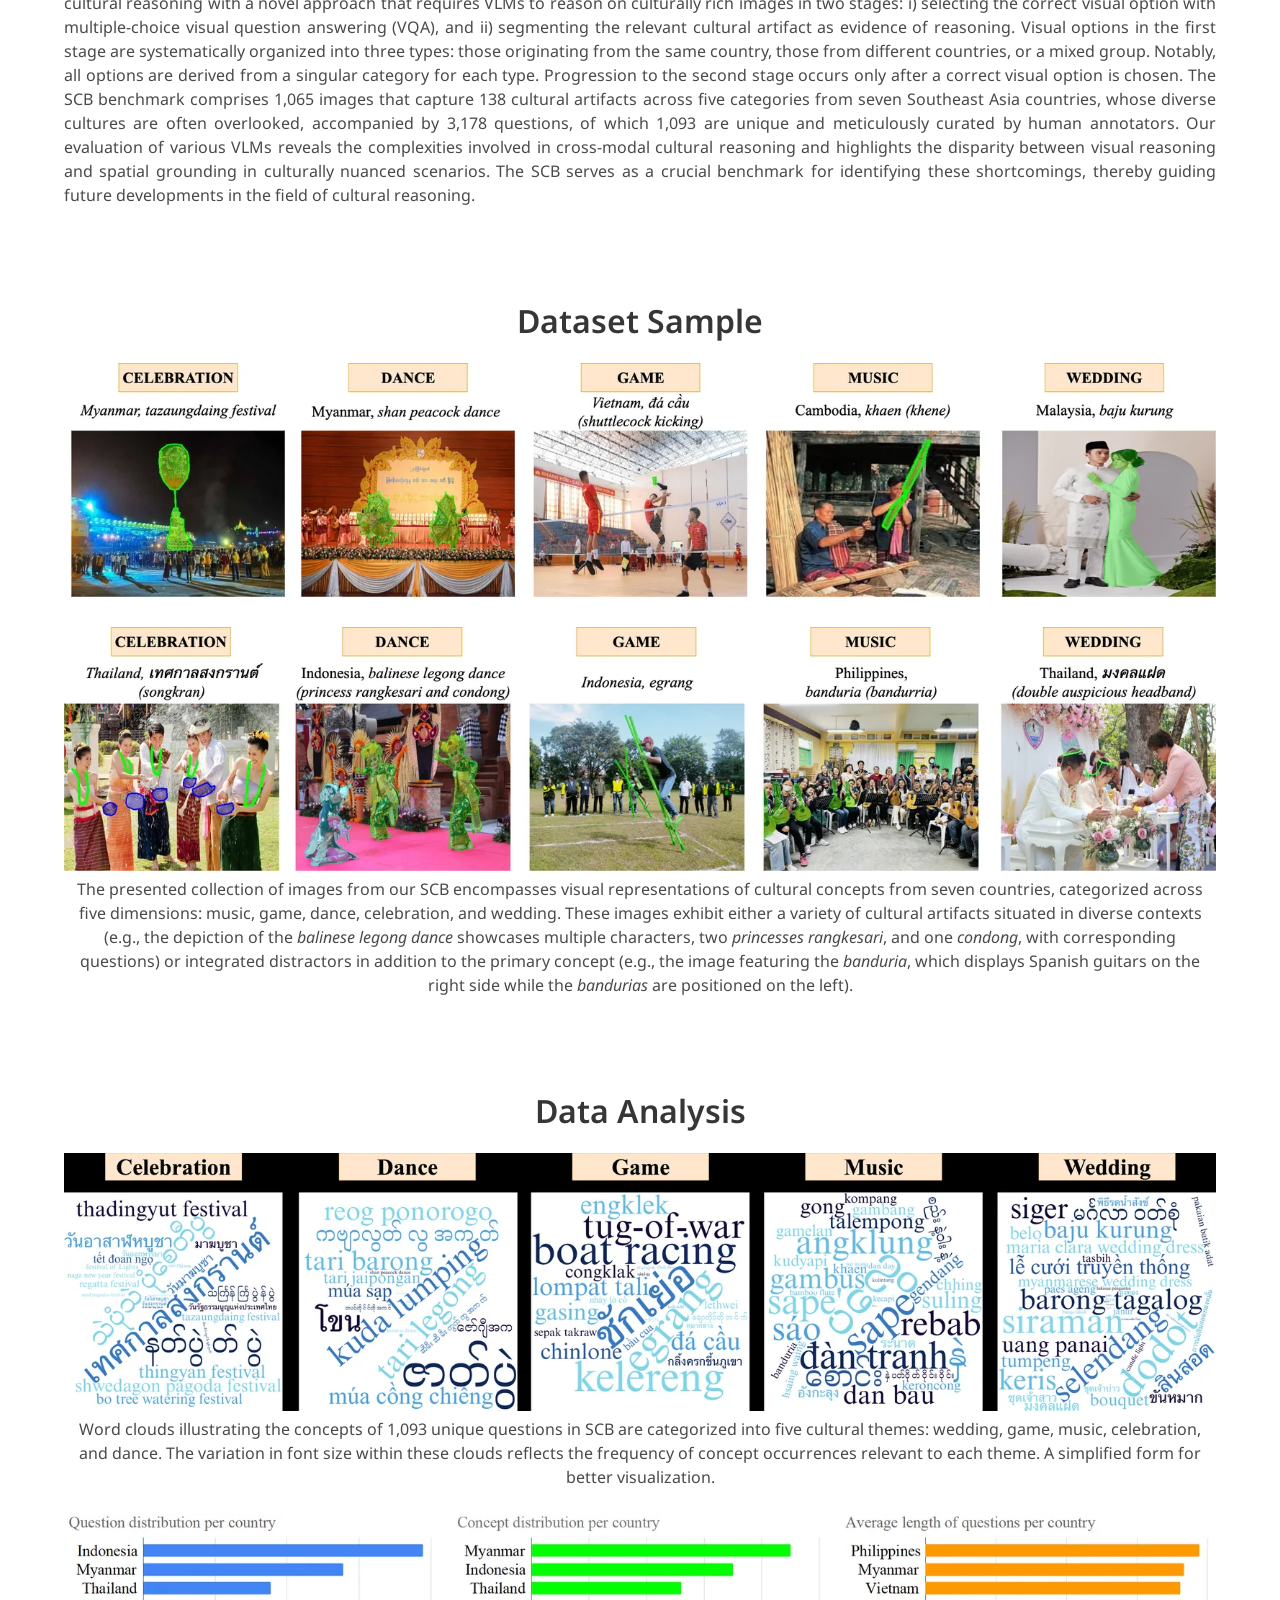
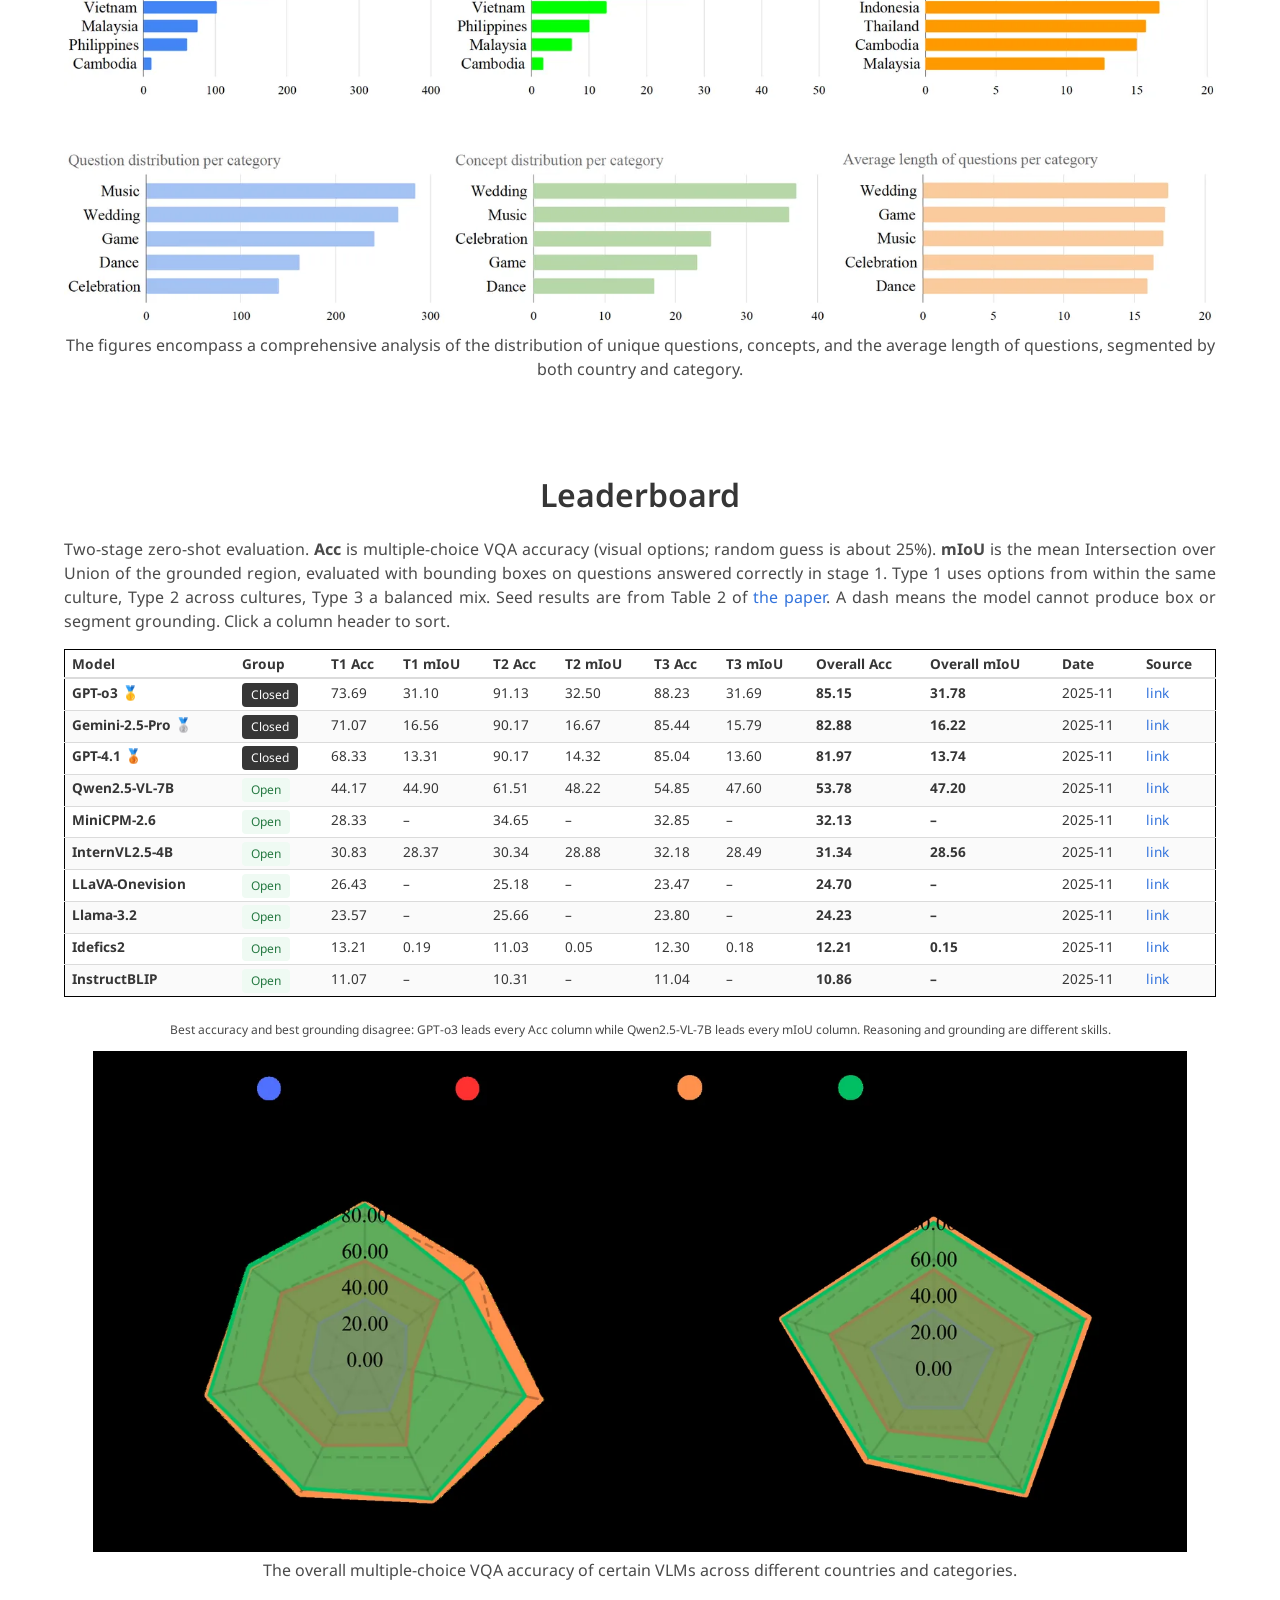
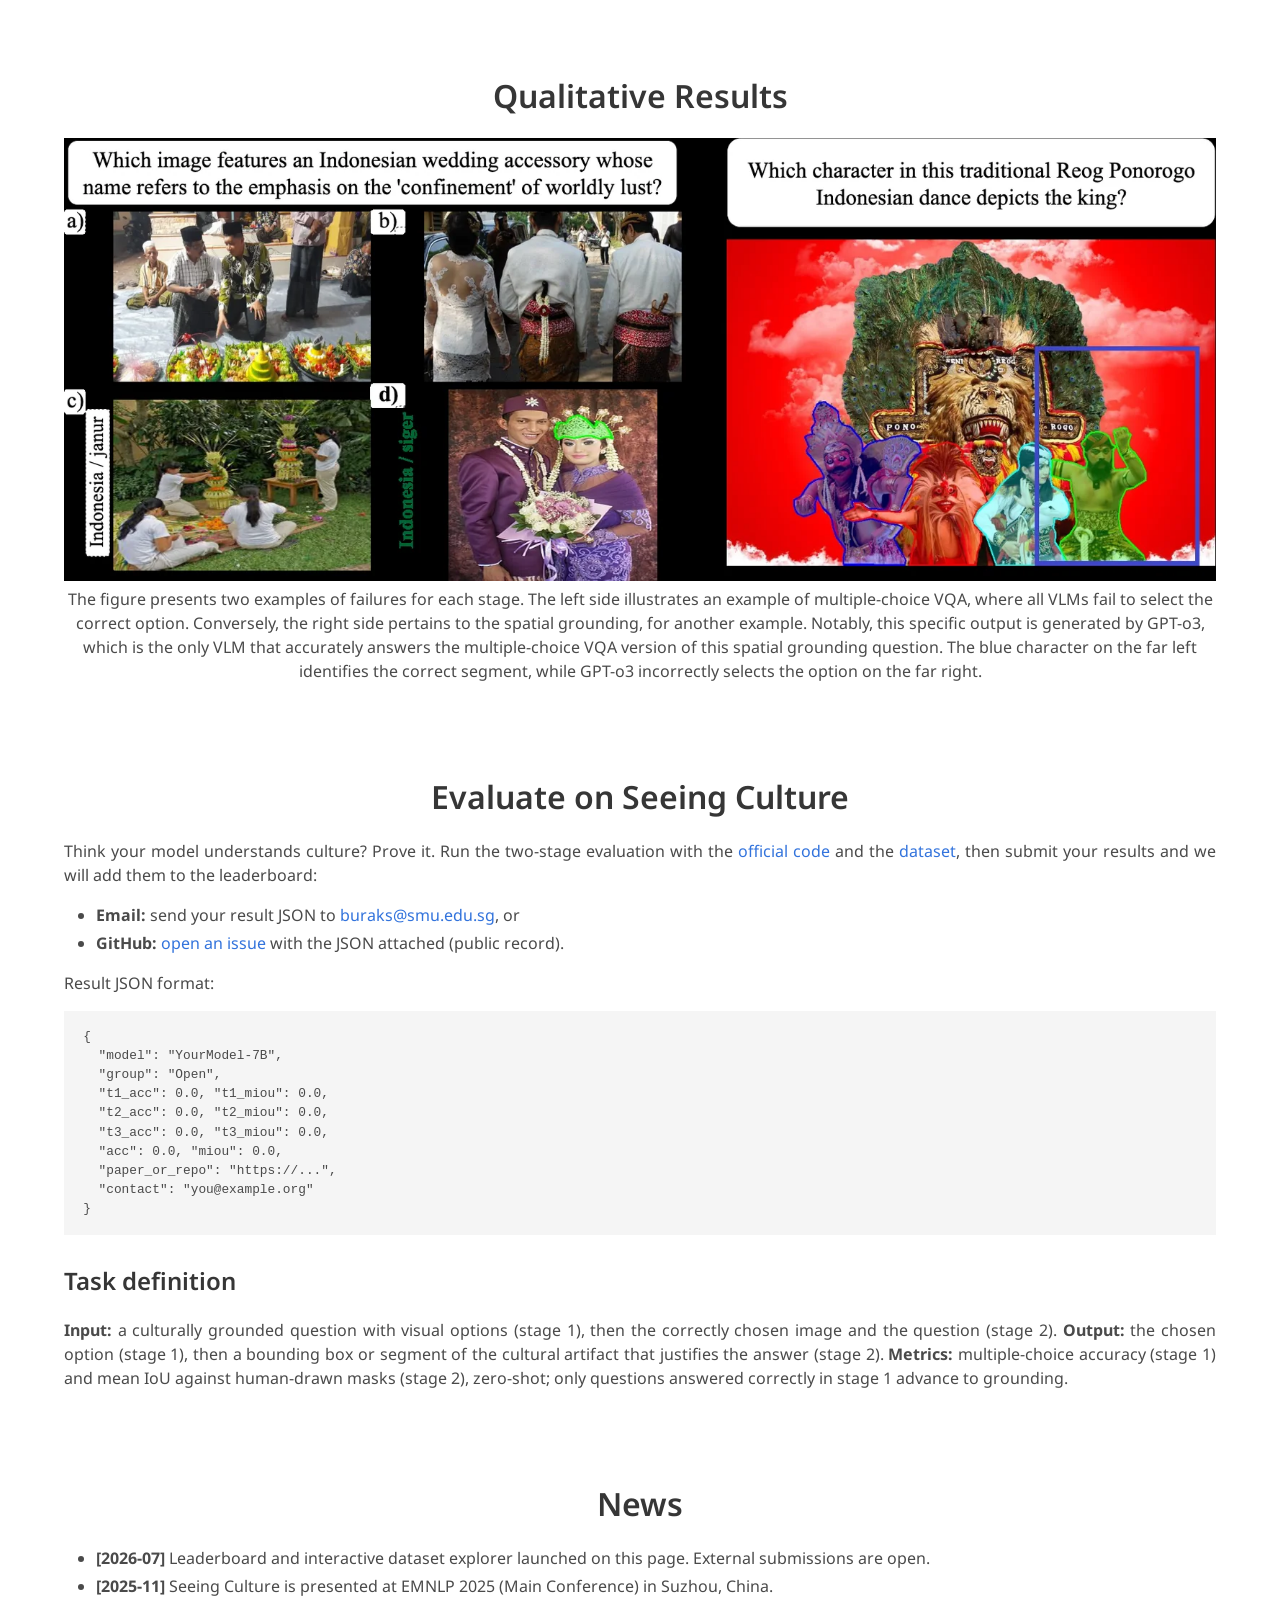
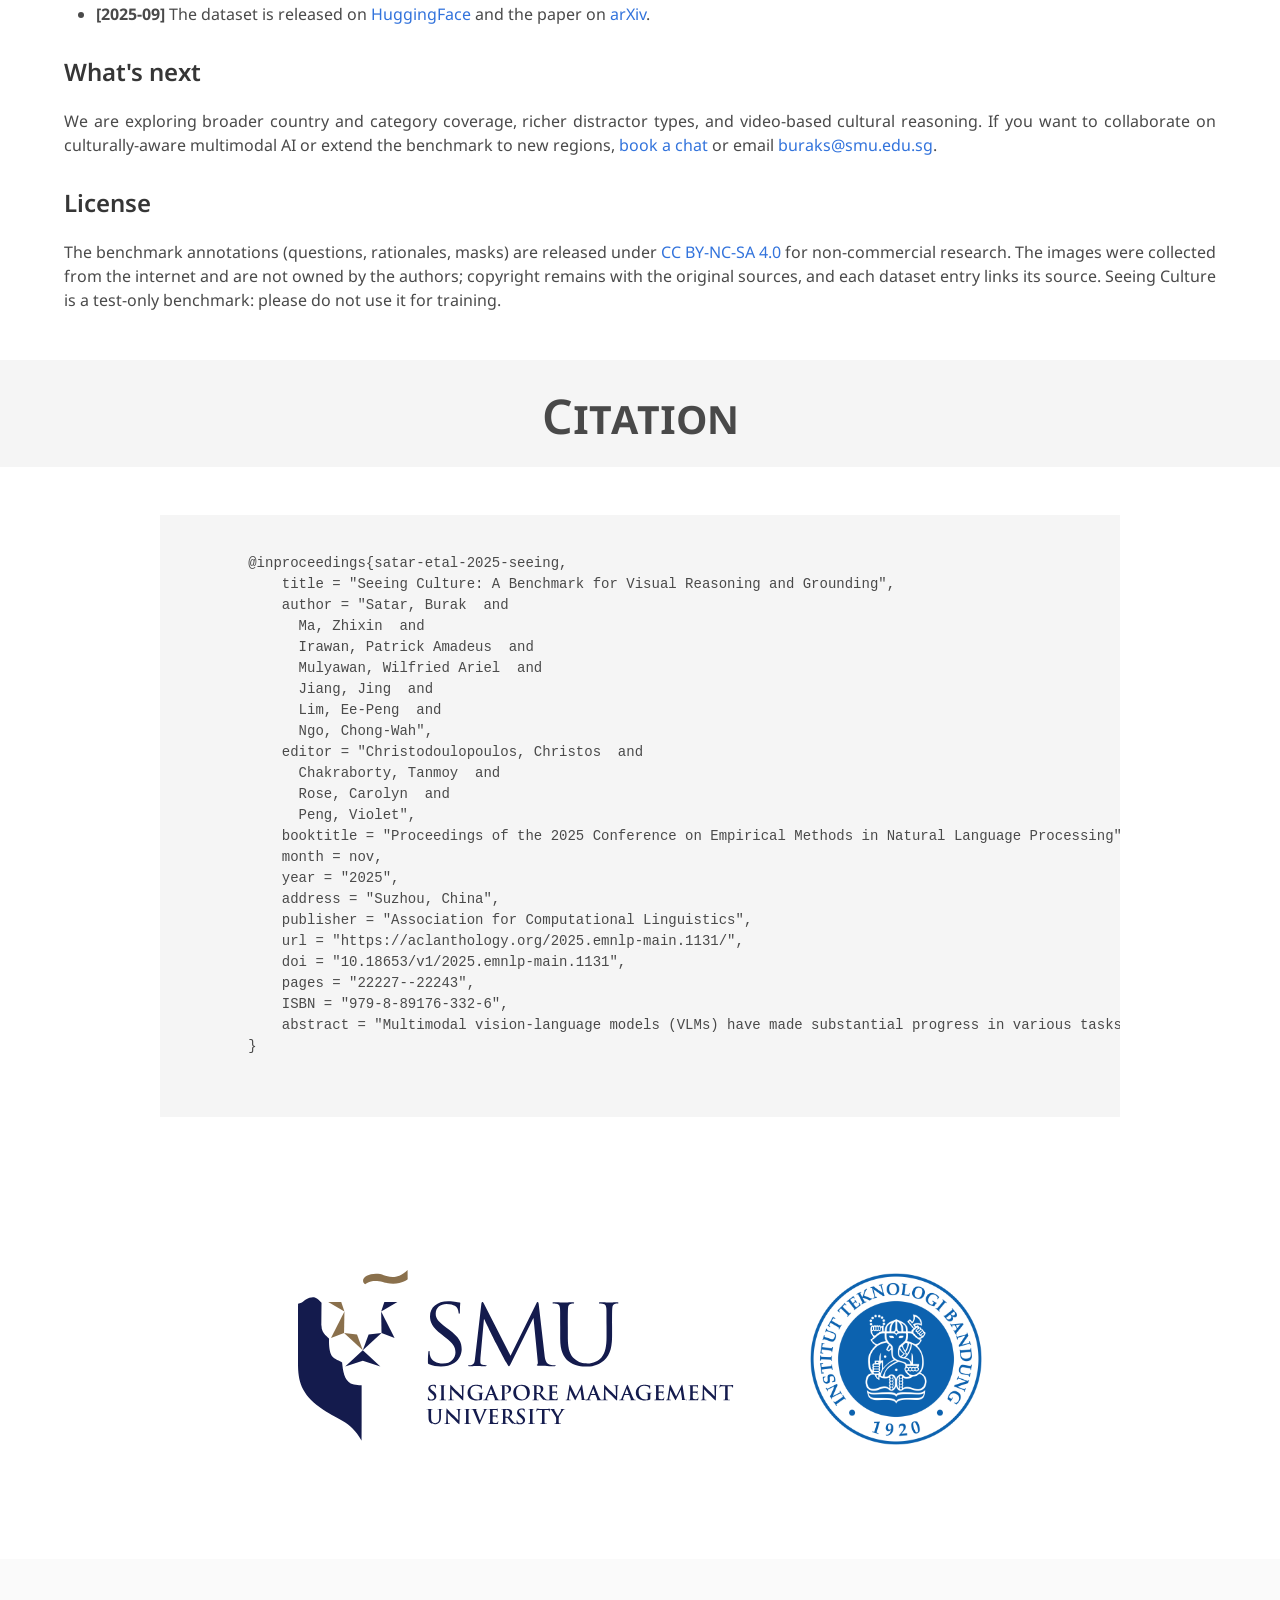
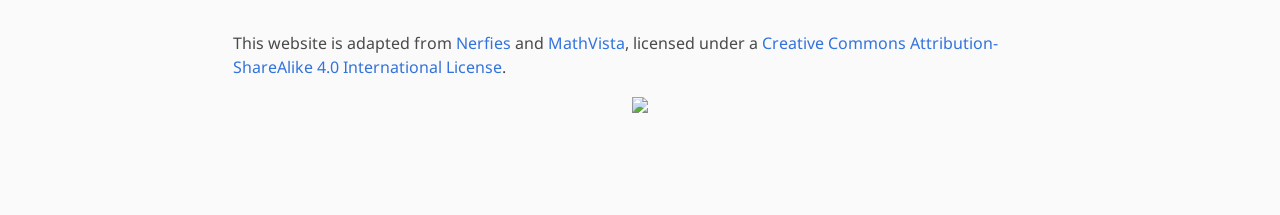
==== commit 023f721b: "." ====
--- a/index.html
+++ b/index.html
@@ -221,7 +221,7 @@
         <div class="column is-four-fifths" style="width: 100%;">
           <h2 class="title is-3">Seeing Culture: A Benchmark for Visual Reasoning and Grounding</h2>
           <div class="content has-text-justified">
-              <img src="static/images/teaser.webp" style="width: 100%;" alt="Seeing Culture Benchmark two-stage task: multiple-choice VQA followed by visual grounding"/>
+              <img src="static/images/teaser_whitebg.png" style="width: 100%;" alt="Seeing Culture Benchmark two-stage task: multiple-choice VQA followed by visual grounding"/>
               <h2 class="title is-3">Abstract</h2>
               <p>
                 Multimodal vision-language models (VLMs) have made substantial progress in various tasks that require a combined understanding of visual and textual content, particularly in cultural understanding tasks, with the emergence of new cultural datasets. However, these datasets frequently fall short of providing cultural reasoning while underrepresenting many cultures.
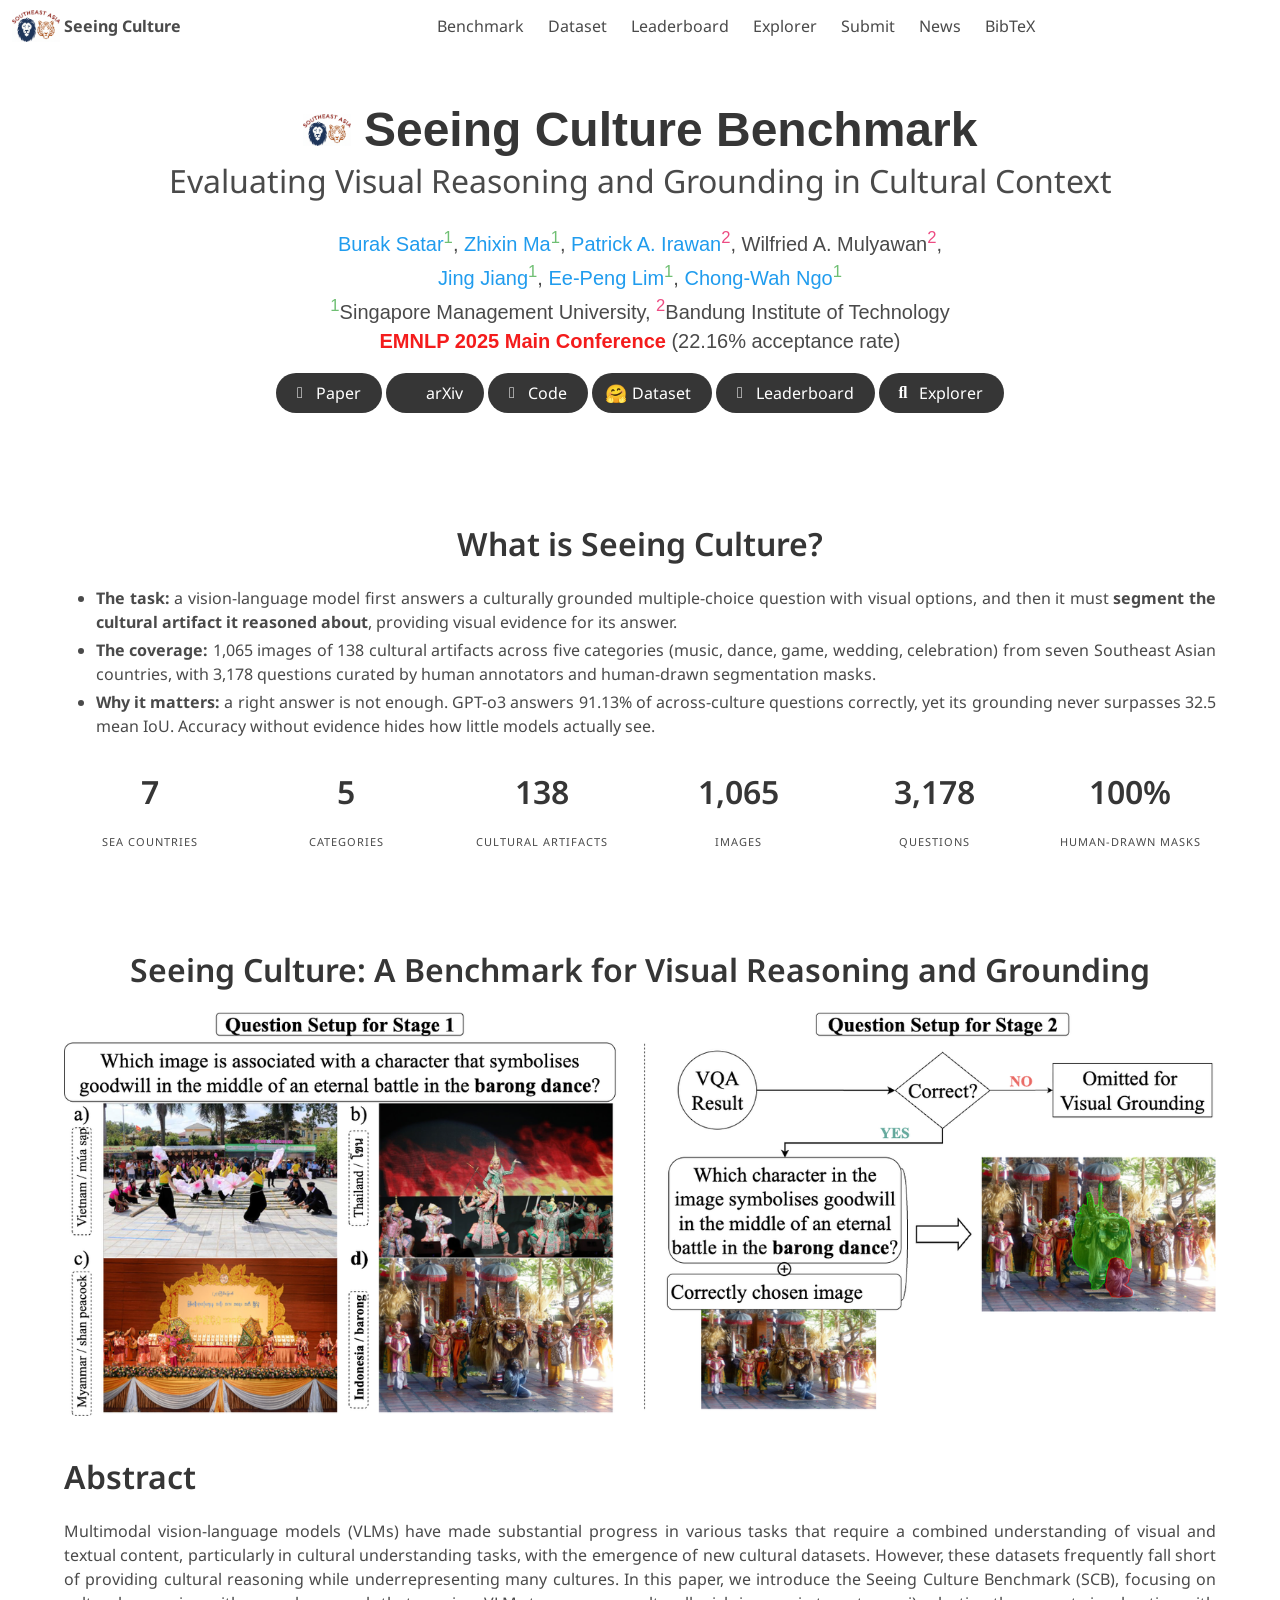
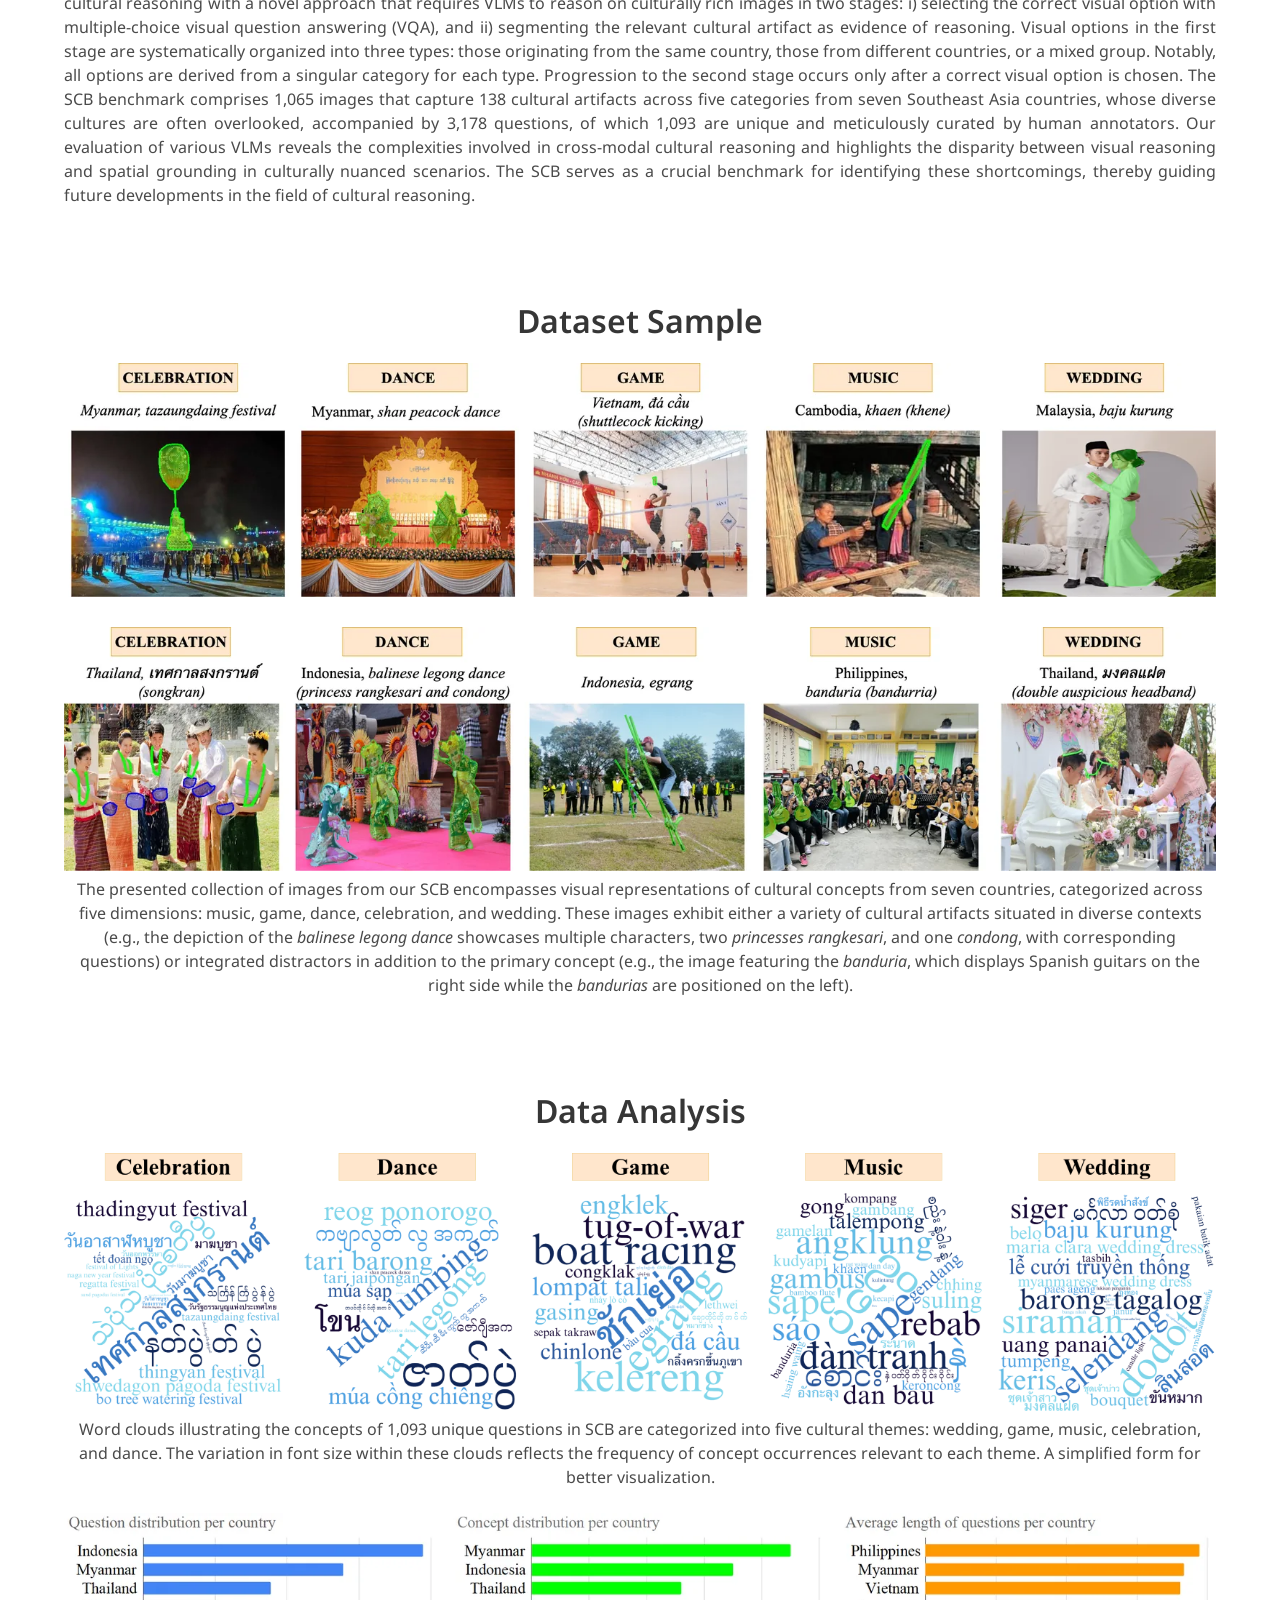
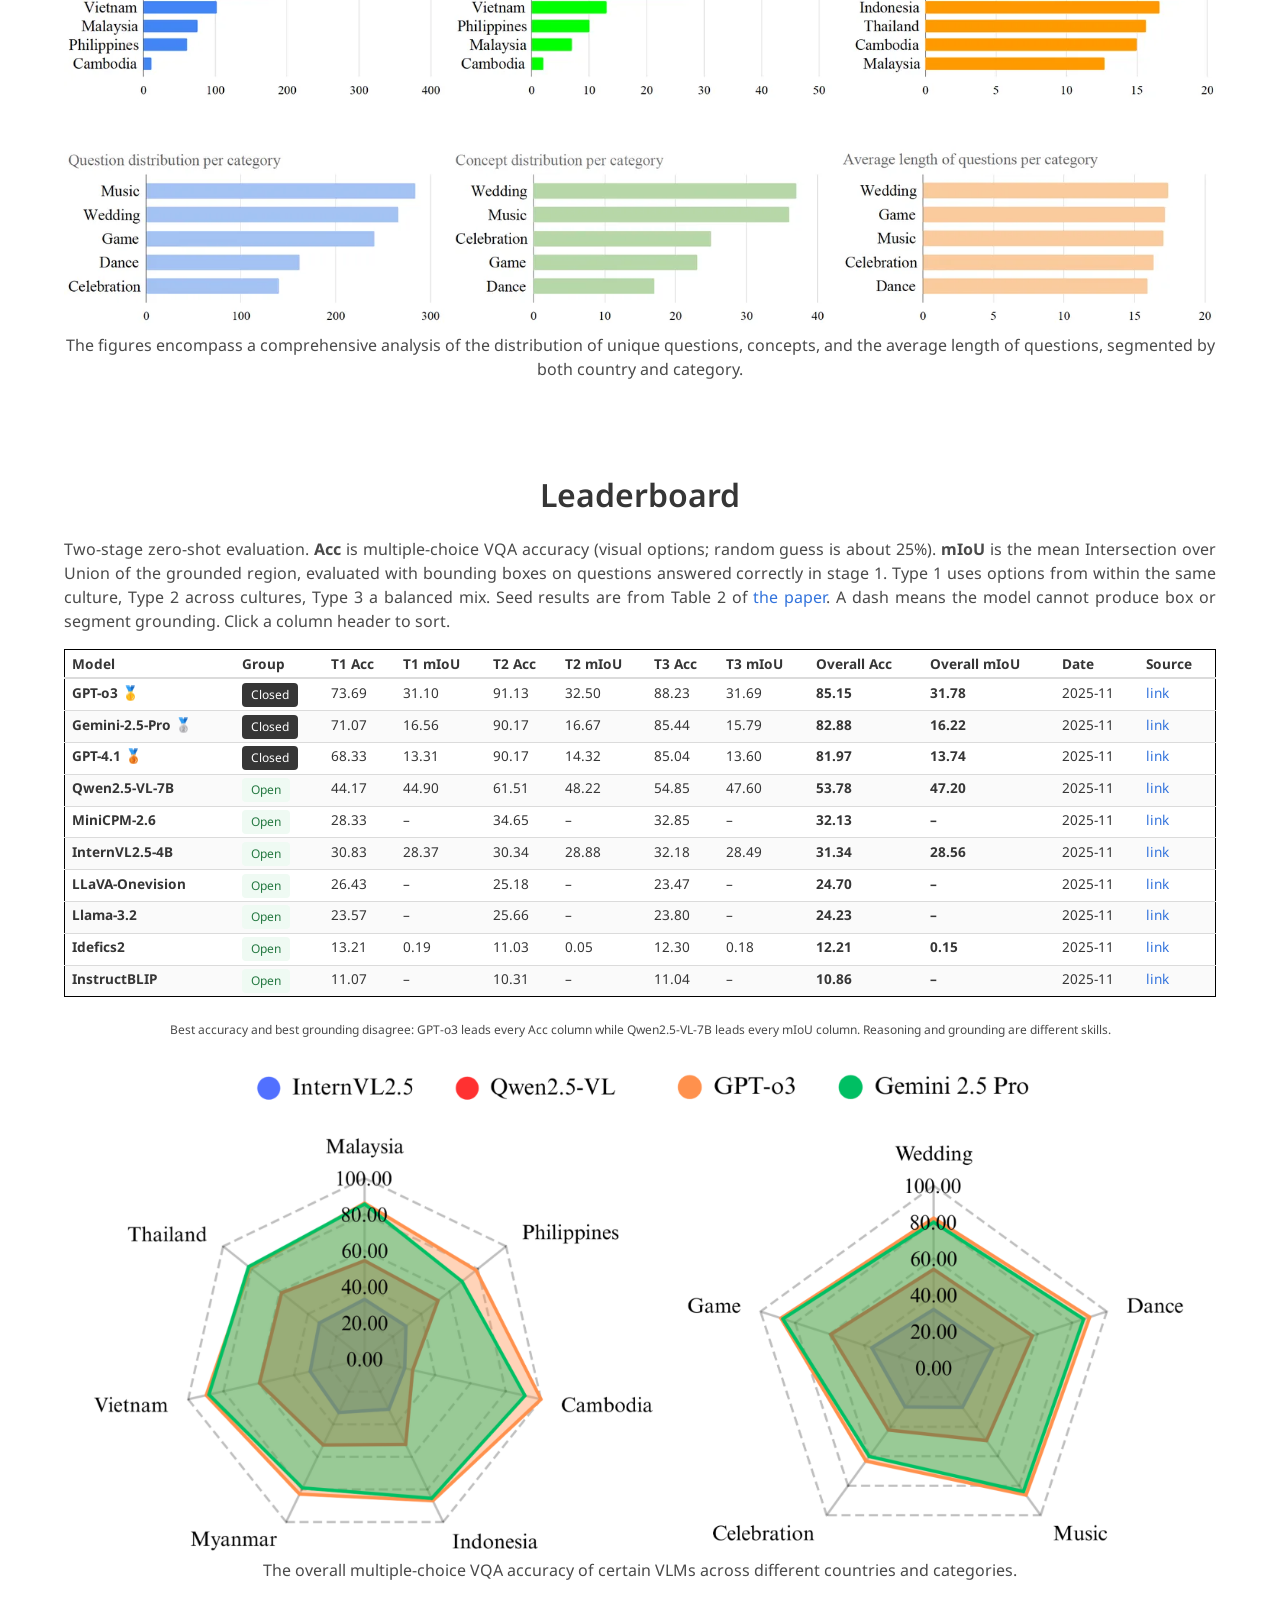
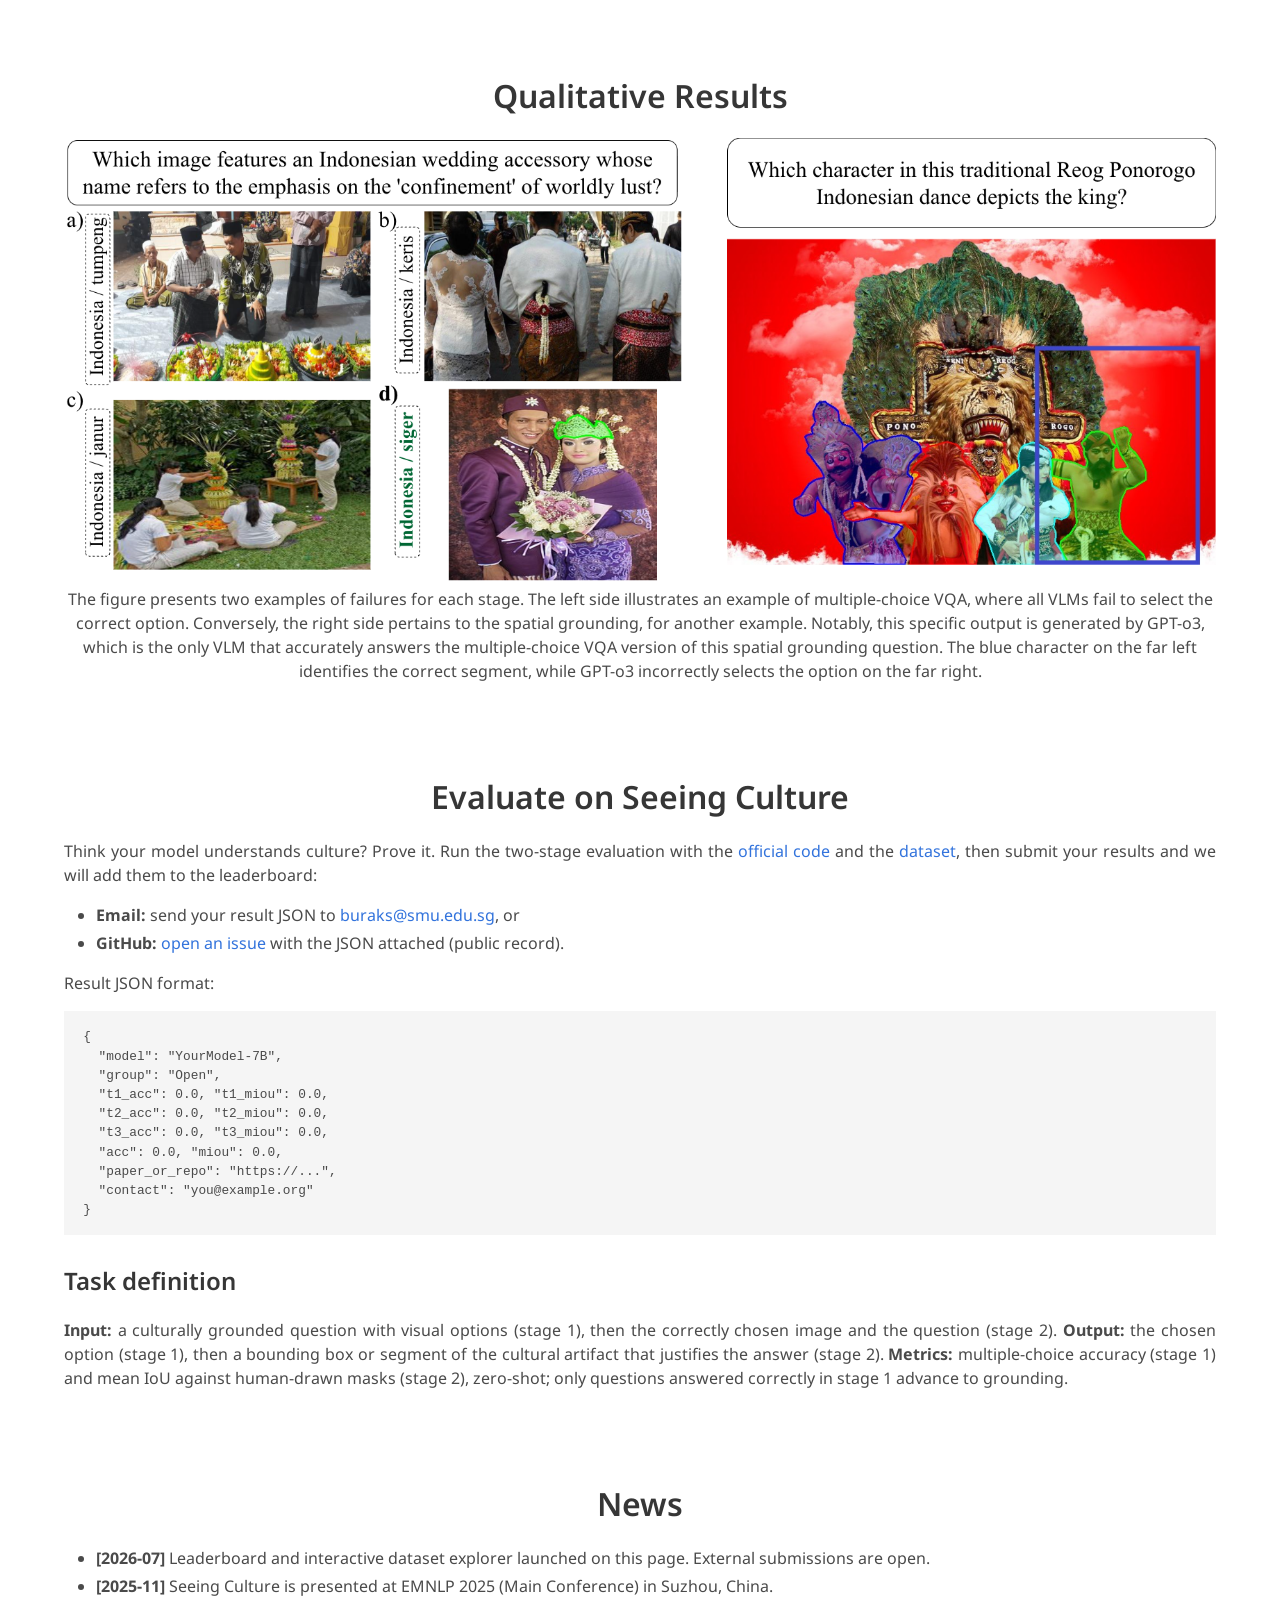
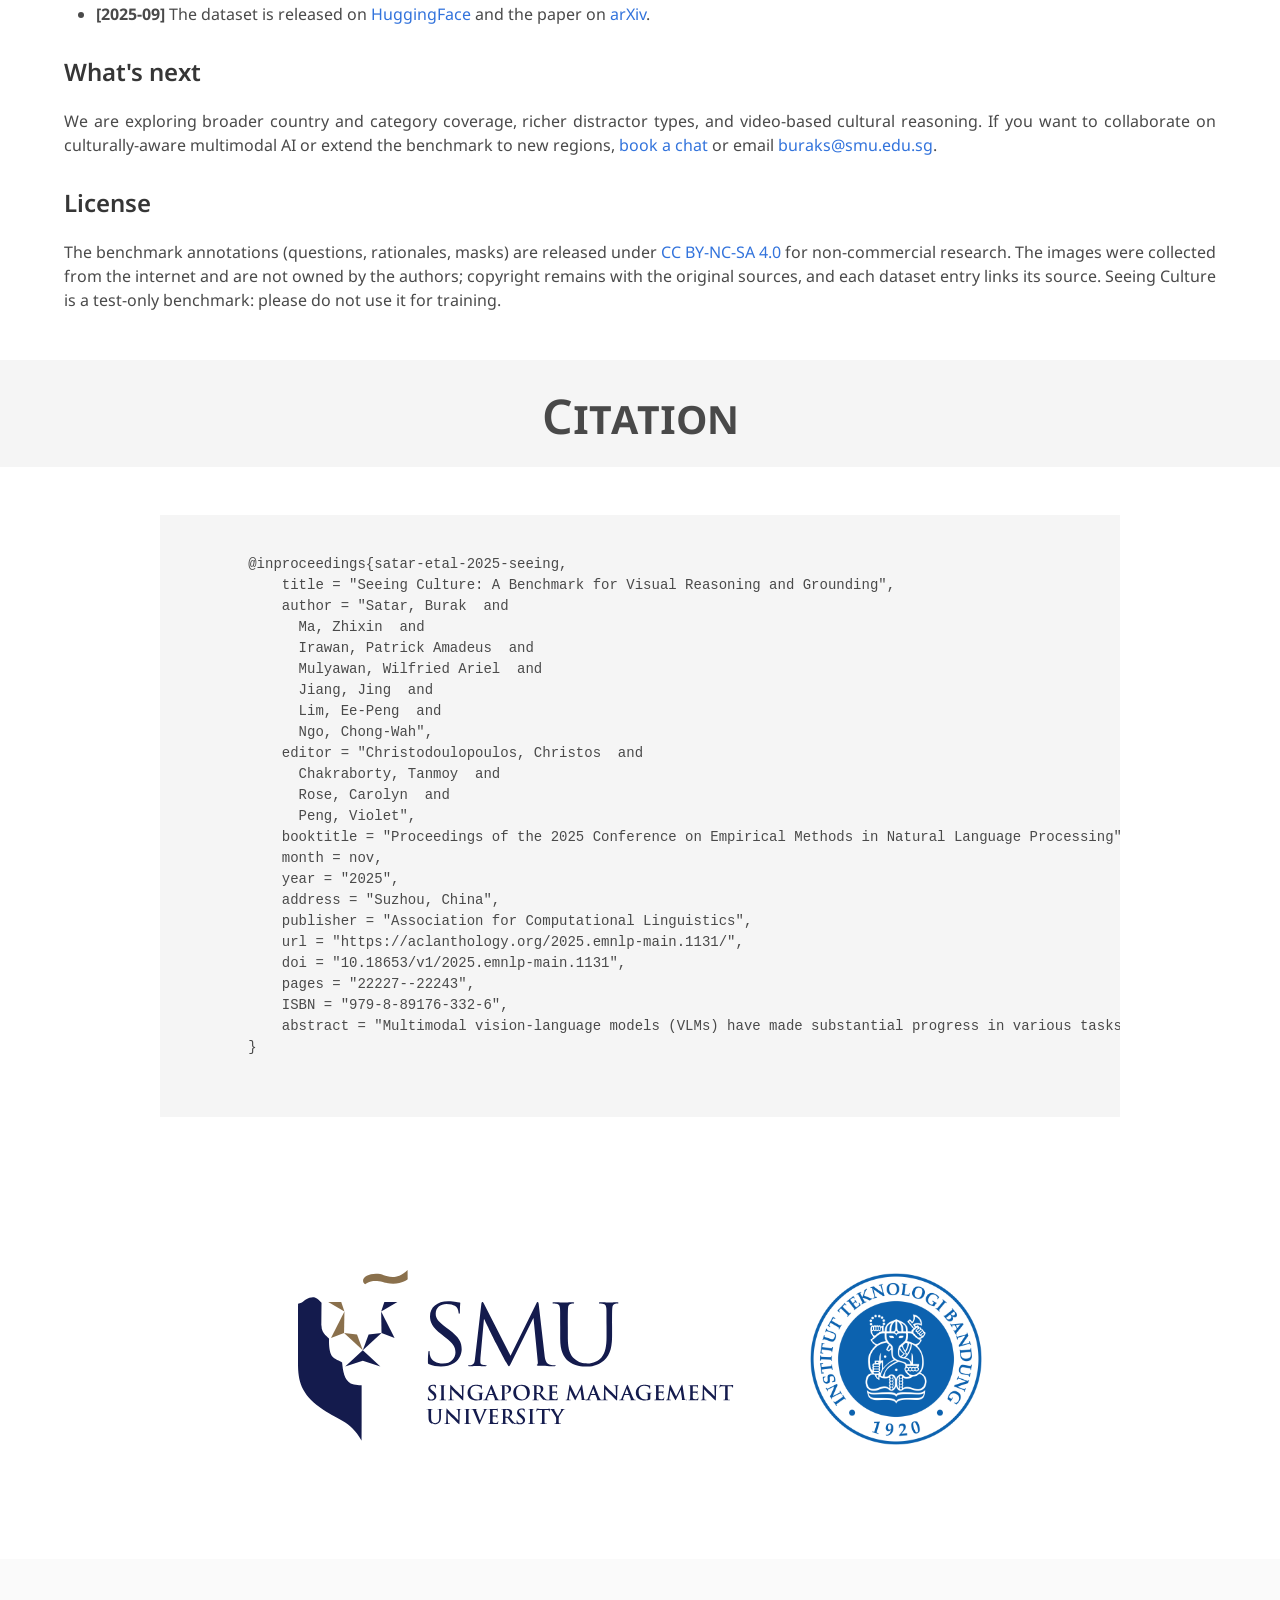
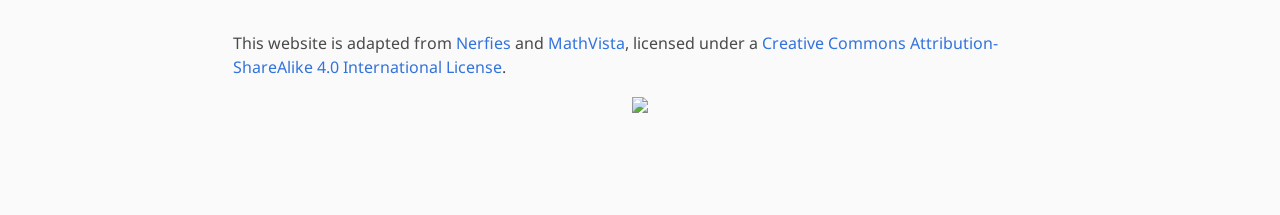
==== commit e81bb73e: "." ====
--- a/index.html
+++ b/index.html
@@ -263,7 +263,7 @@
           <h2 class="title is-3">Data Analysis</h2>
           <div class="content has-text-justified">
               <div class="content has-text-centered">
-                <img src="static/images/word_cloud.webp" style="width: 100%;" alt="Word clouds of question concepts across five cultural themes" loading="lazy"/>
+                <img src="static/images/word-cloud_whitebg.png" style="width: 100%;" alt="Word clouds of question concepts across five cultural themes" loading="lazy"/>
                 <p>
                   Word clouds illustrating the concepts of 1,093 unique questions in SCB are categorized into five cultural themes: wedding, game, music, celebration, and dance. The variation in font size within these clouds reflects the frequency of concept occurrences relevant to each theme. A simplified form for better visualization.
                 </p>
@@ -317,7 +317,7 @@
               Best accuracy and best grounding disagree: GPT-o3 leads every Acc column while Qwen2.5-VL-7B leads every mIoU column. Reasoning and grounding are different skills.
             </p>
             <div class="content has-text-centered">
-              <img src="static/images/res_radar.webp" style="width: 95%;" alt="Radar charts of VQA accuracy by country and category" loading="lazy"/>
+              <img src="static/images/res-radar_whitebg.png" style="width: 95%;" alt="Radar charts of VQA accuracy by country and category" loading="lazy"/>
               <p>
                 The overall multiple-choice VQA accuracy of certain VLMs across different countries and categories.
               </p>
@@ -335,7 +335,7 @@
           <h2 class="title is-3">Qualitative Results</h2>
           <div class="content has-text-justified">
             <div class="content has-text-centered">
-              <img src="static/images/qualitative.webp" style="width: 100%;" alt="Qualitative failure examples for multiple-choice VQA and spatial grounding" loading="lazy"/>
+              <img src="static/images/qualitative_whitebg.png" style="width: 100%;" alt="Qualitative failure examples for multiple-choice VQA and spatial grounding" loading="lazy"/>
               <p>
                 The figure presents two examples of failures for each stage. The left side illustrates an example of multiple-choice VQA, where all VLMs fail to select the correct option. Conversely, the right side pertains to the spatial grounding, for another example. Notably, this specific output is generated by GPT-o3, which is the only VLM that accurately answers the multiple-choice VQA version of this spatial grounding question. The blue character on the far left identifies the correct segment, while GPT-o3 incorrectly selects the option on the far right.
               </p>
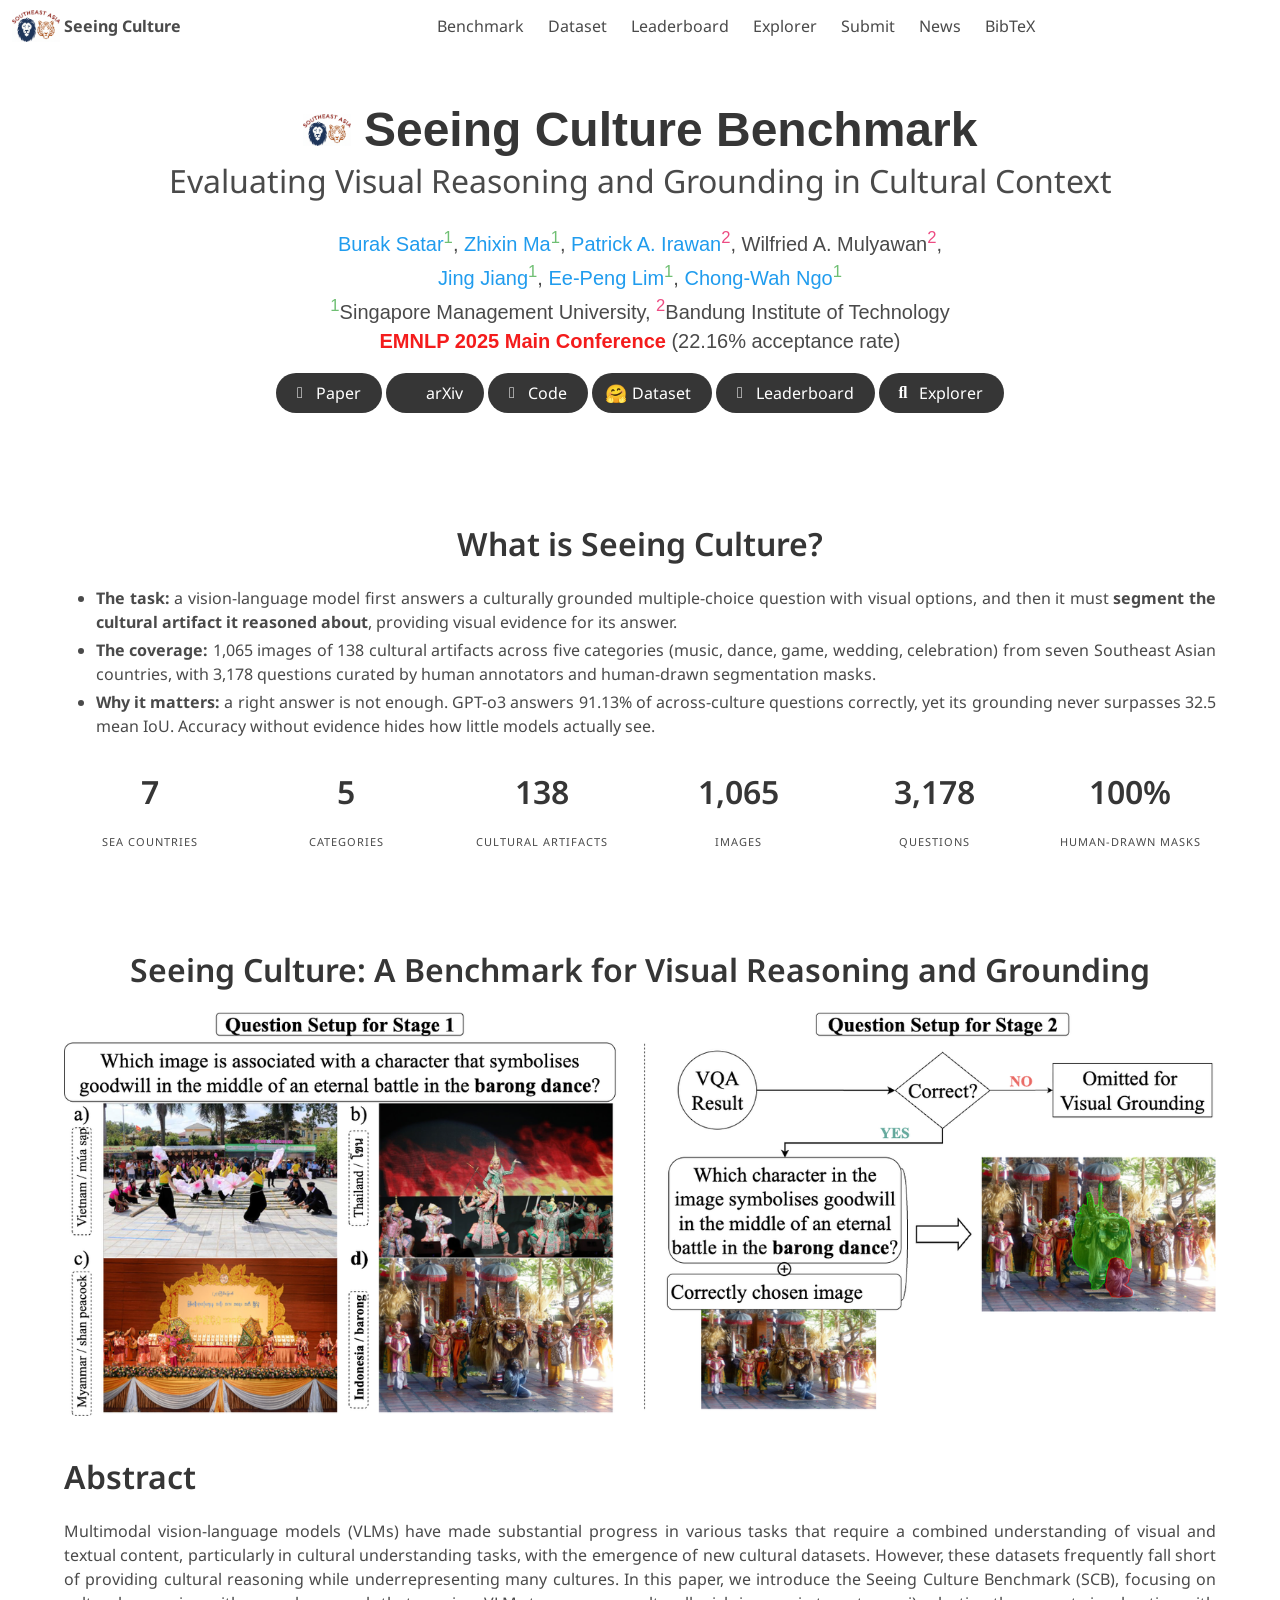
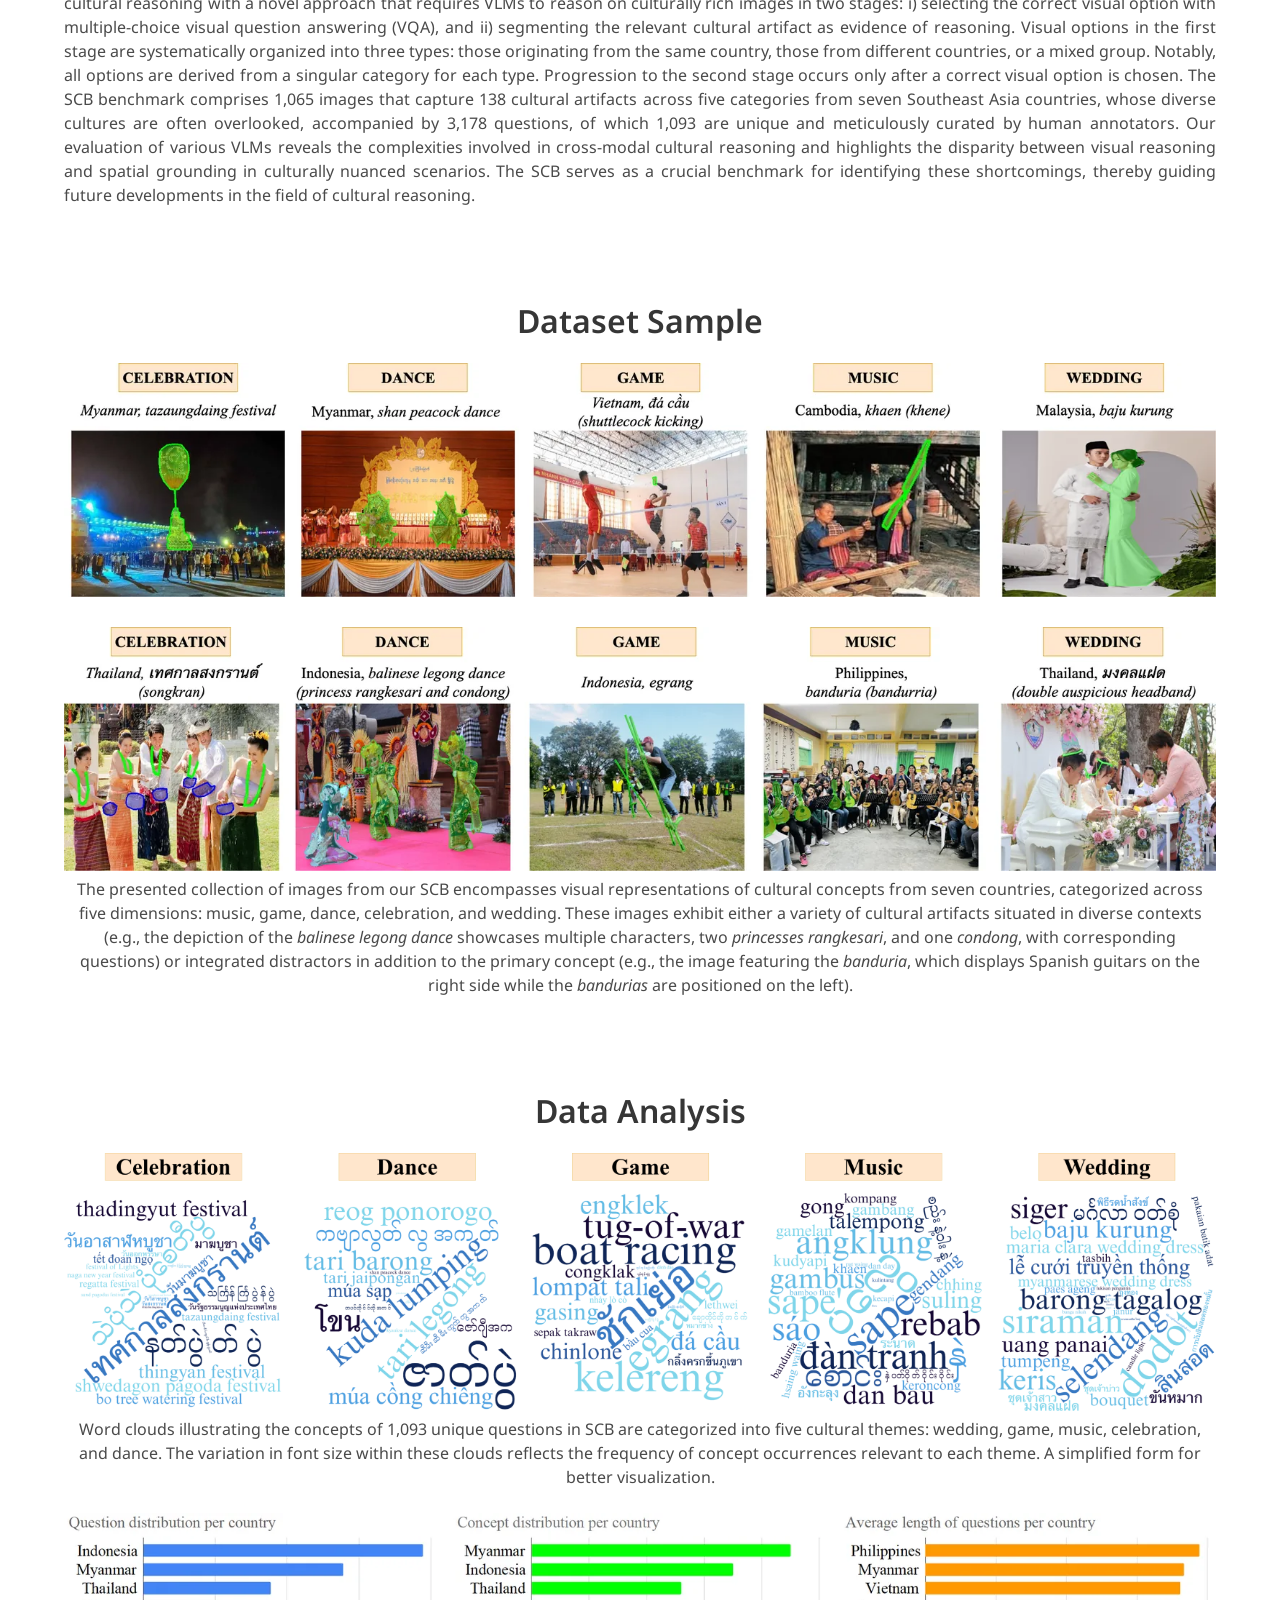
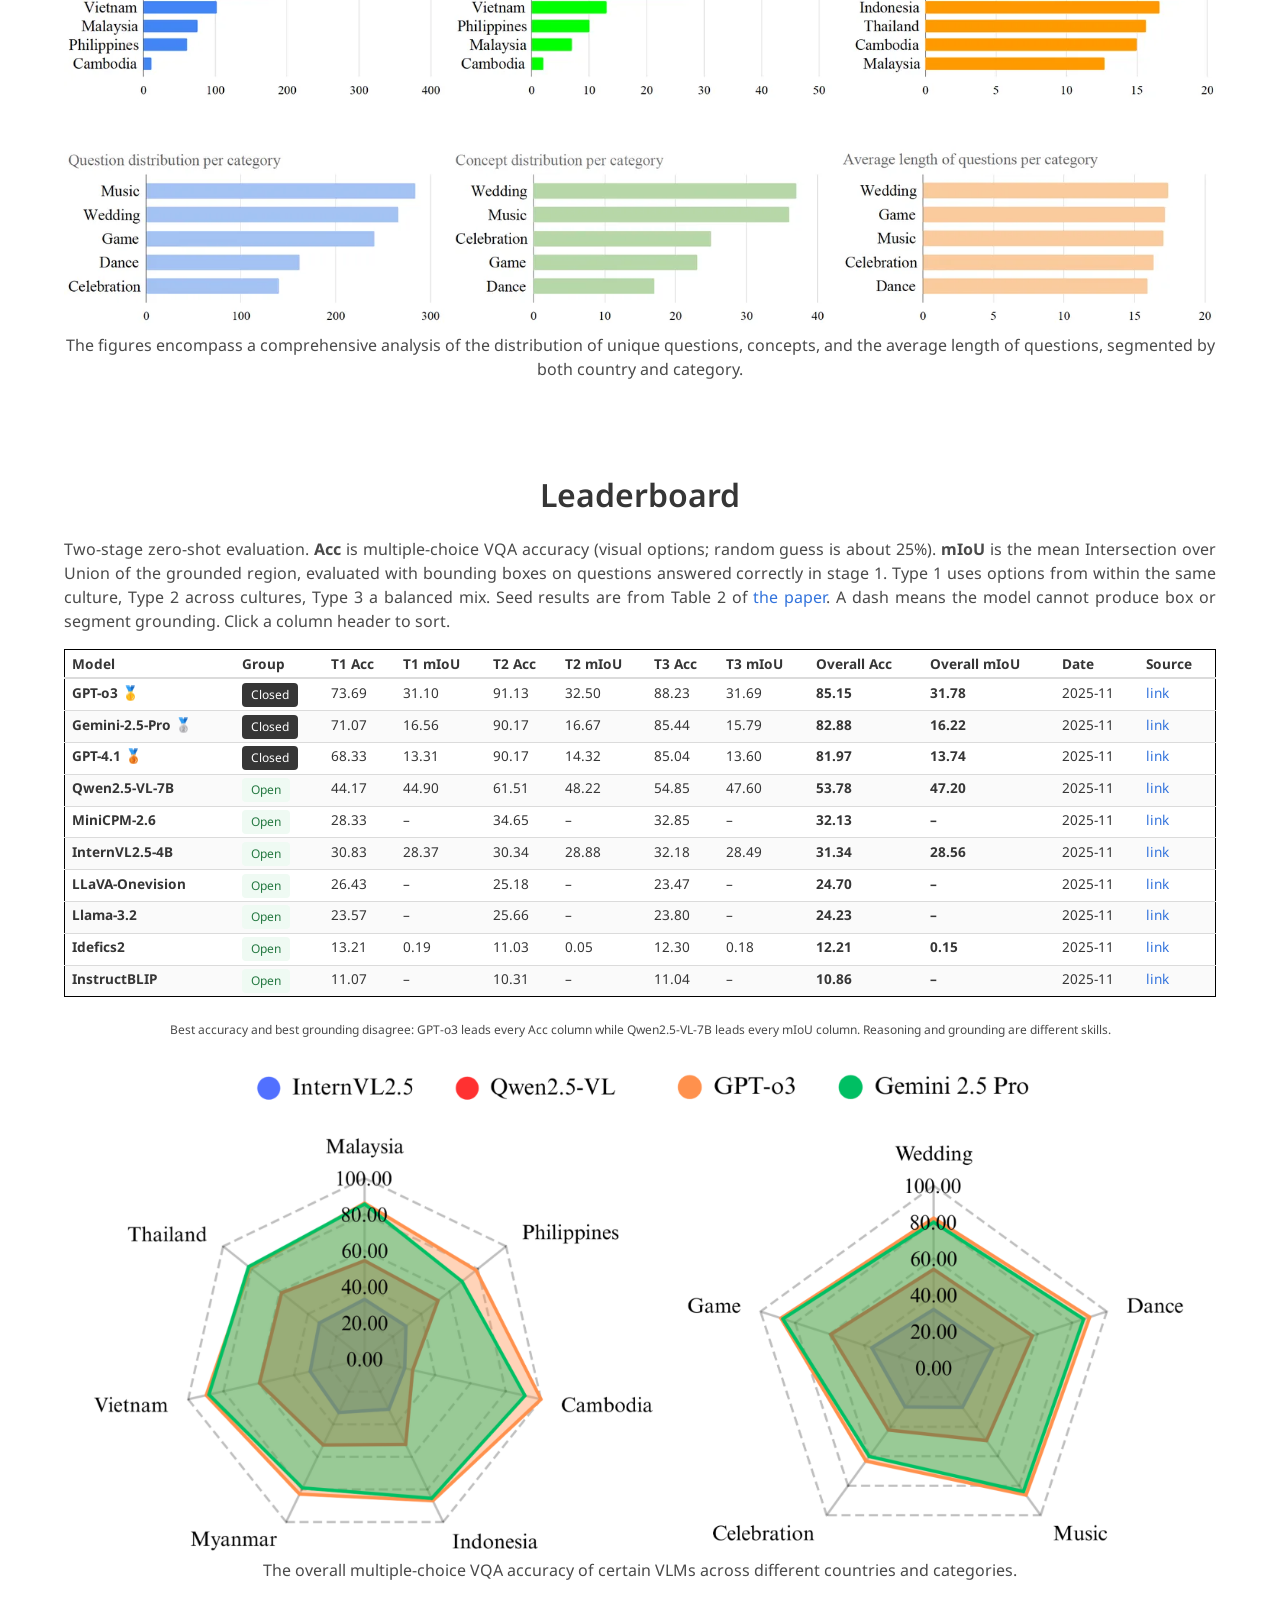
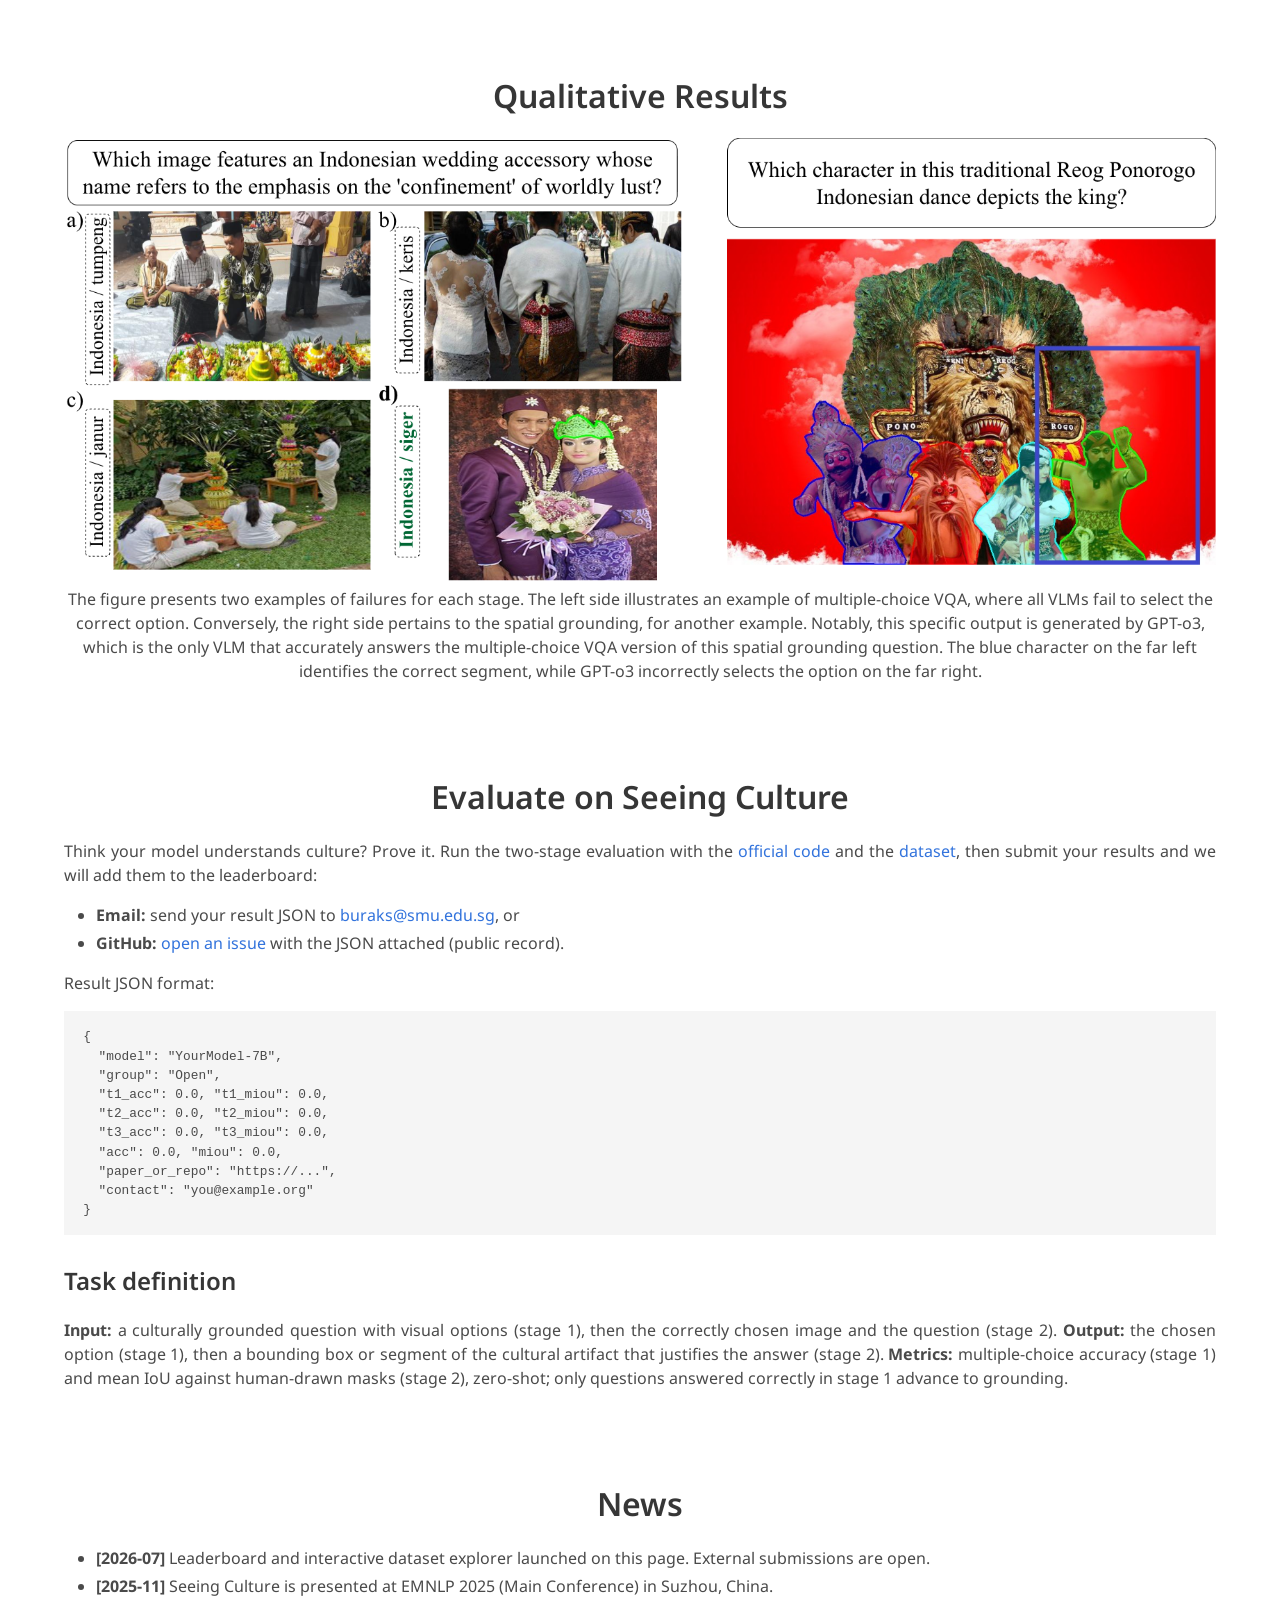
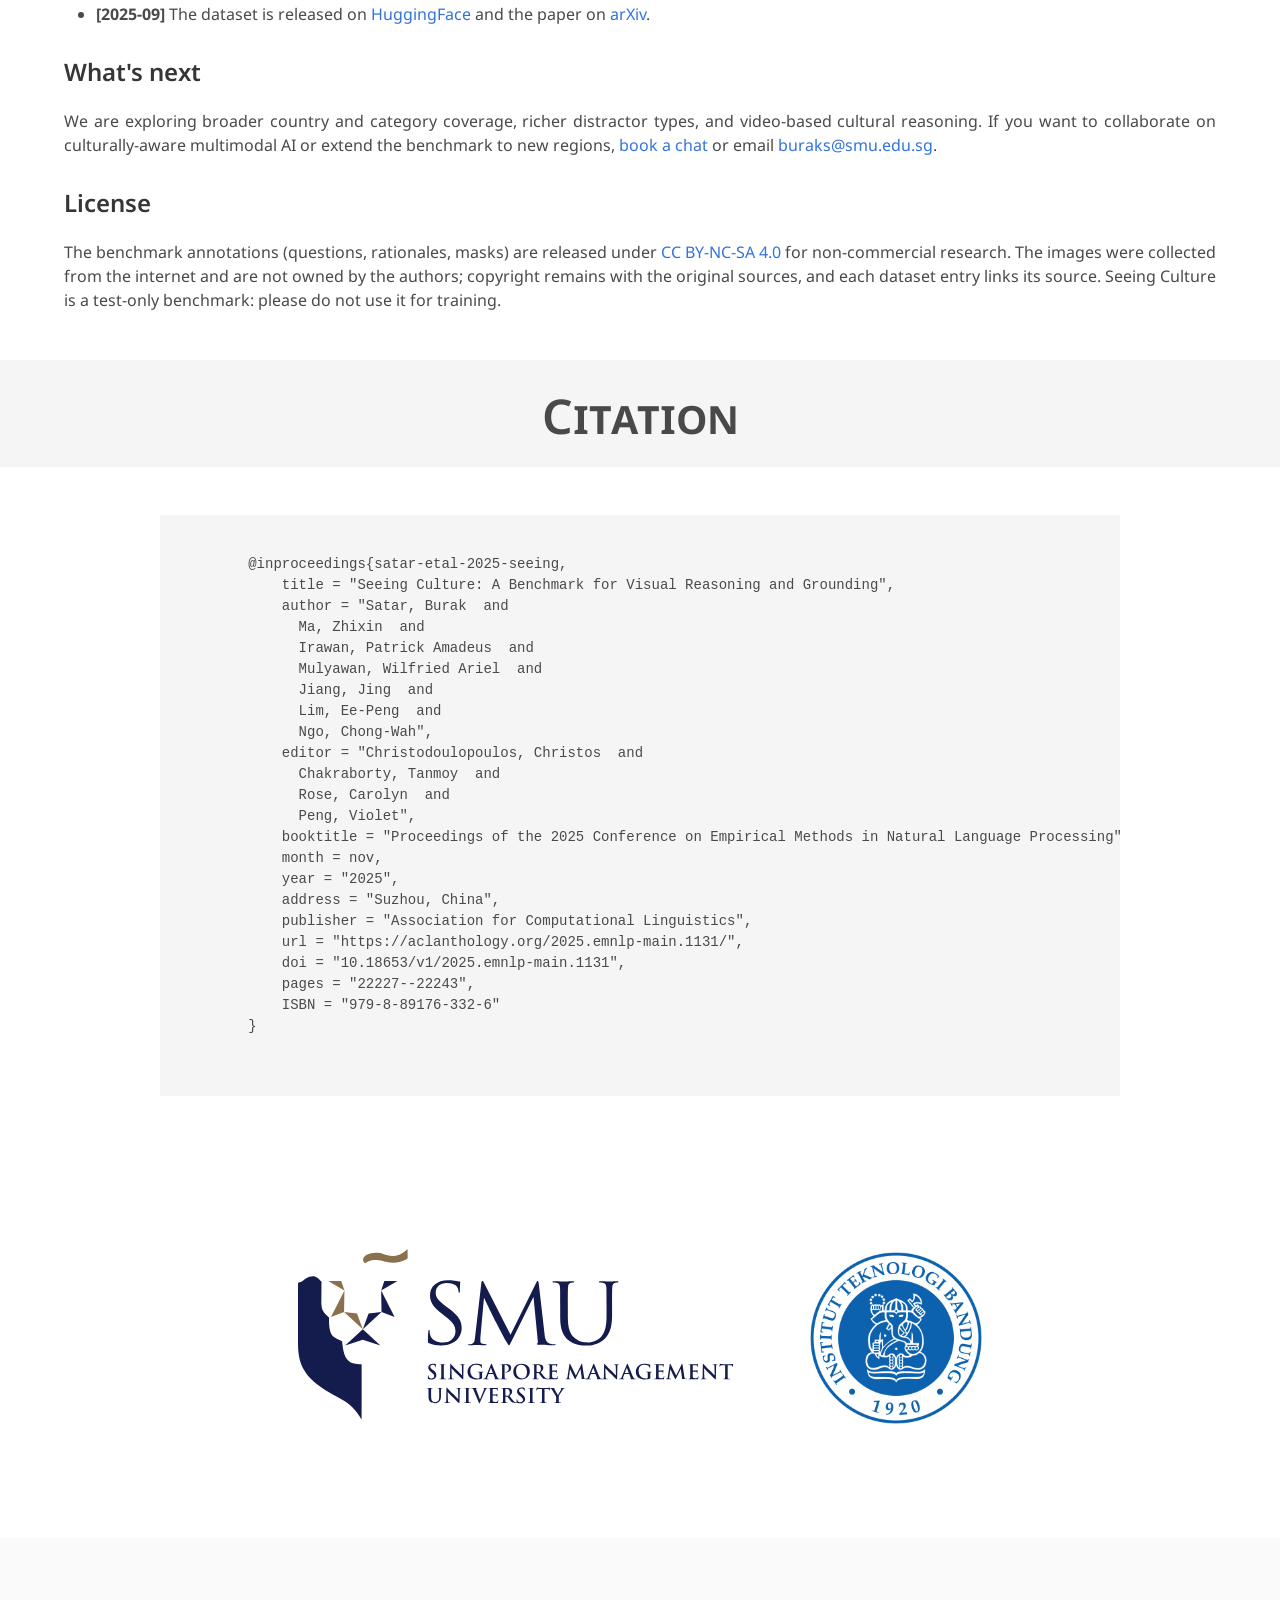
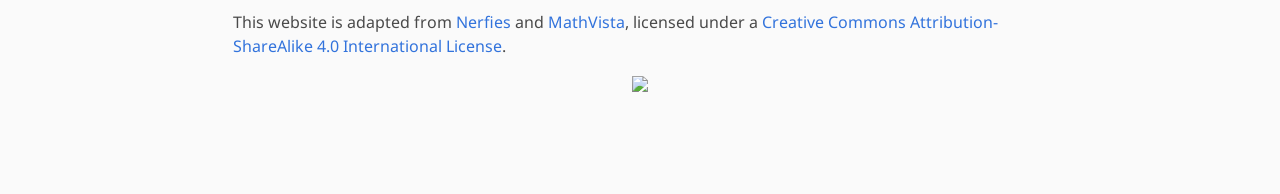
==== commit 43b838a7: "." ====
--- a/index.html
+++ b/index.html
@@ -446,8 +446,7 @@
             url = "https://aclanthology.org/2025.emnlp-main.1131/",
             doi = "10.18653/v1/2025.emnlp-main.1131",
             pages = "22227--22243",
-            ISBN = "979-8-89176-332-6",
-            abstract = "Multimodal vision-language models (VLMs) have made substantial progress in various tasks that require a combined understanding of visual and textual content, particularly in cultural understanding tasks, with the emergence of new cultural datasets. However, these datasets frequently fall short of providing cultural reasoning while underrepresenting many cultures.In this paper, we introduce the Seeing Culture Benchmark (SCB), focusing on cultural reasoning with a novel approach that requires VLMs to reason on culturally rich images in two stages: i) selecting the correct visual option with multiple-choice visual question answering (VQA), and ii) segmenting the relevant cultural artifact as evidence of reasoning. Visual options in the first stage are systematically organized into three types: those originating from the same country, those from different countries, or a mixed group. Notably, all options are derived from a singular category for each type. Progression to the second stage occurs only after a correct visual option is chosen. The SCB benchmark comprises 1,065 images that capture 138 cultural artifacts across five categories from seven Southeast Asia countries, whose diverse cultures are often overlooked, accompanied by 3,178 questions, of which 1,093 are unique and meticulously curated by human annotators. Our evaluation of various VLMs reveals the complexities involved in cross-modal cultural reasoning and highlights the disparity between visual reasoning and spatial grounding in culturally nuanced scenarios. The SCB serves as a crucial benchmark for identifying these shortcomings, thereby guiding future developments in the field of cultural reasoning. https://github.com/buraksatar/SeeingCulture"
+            ISBN = "979-8-89176-332-6"
         }
       </code>
     </pre>
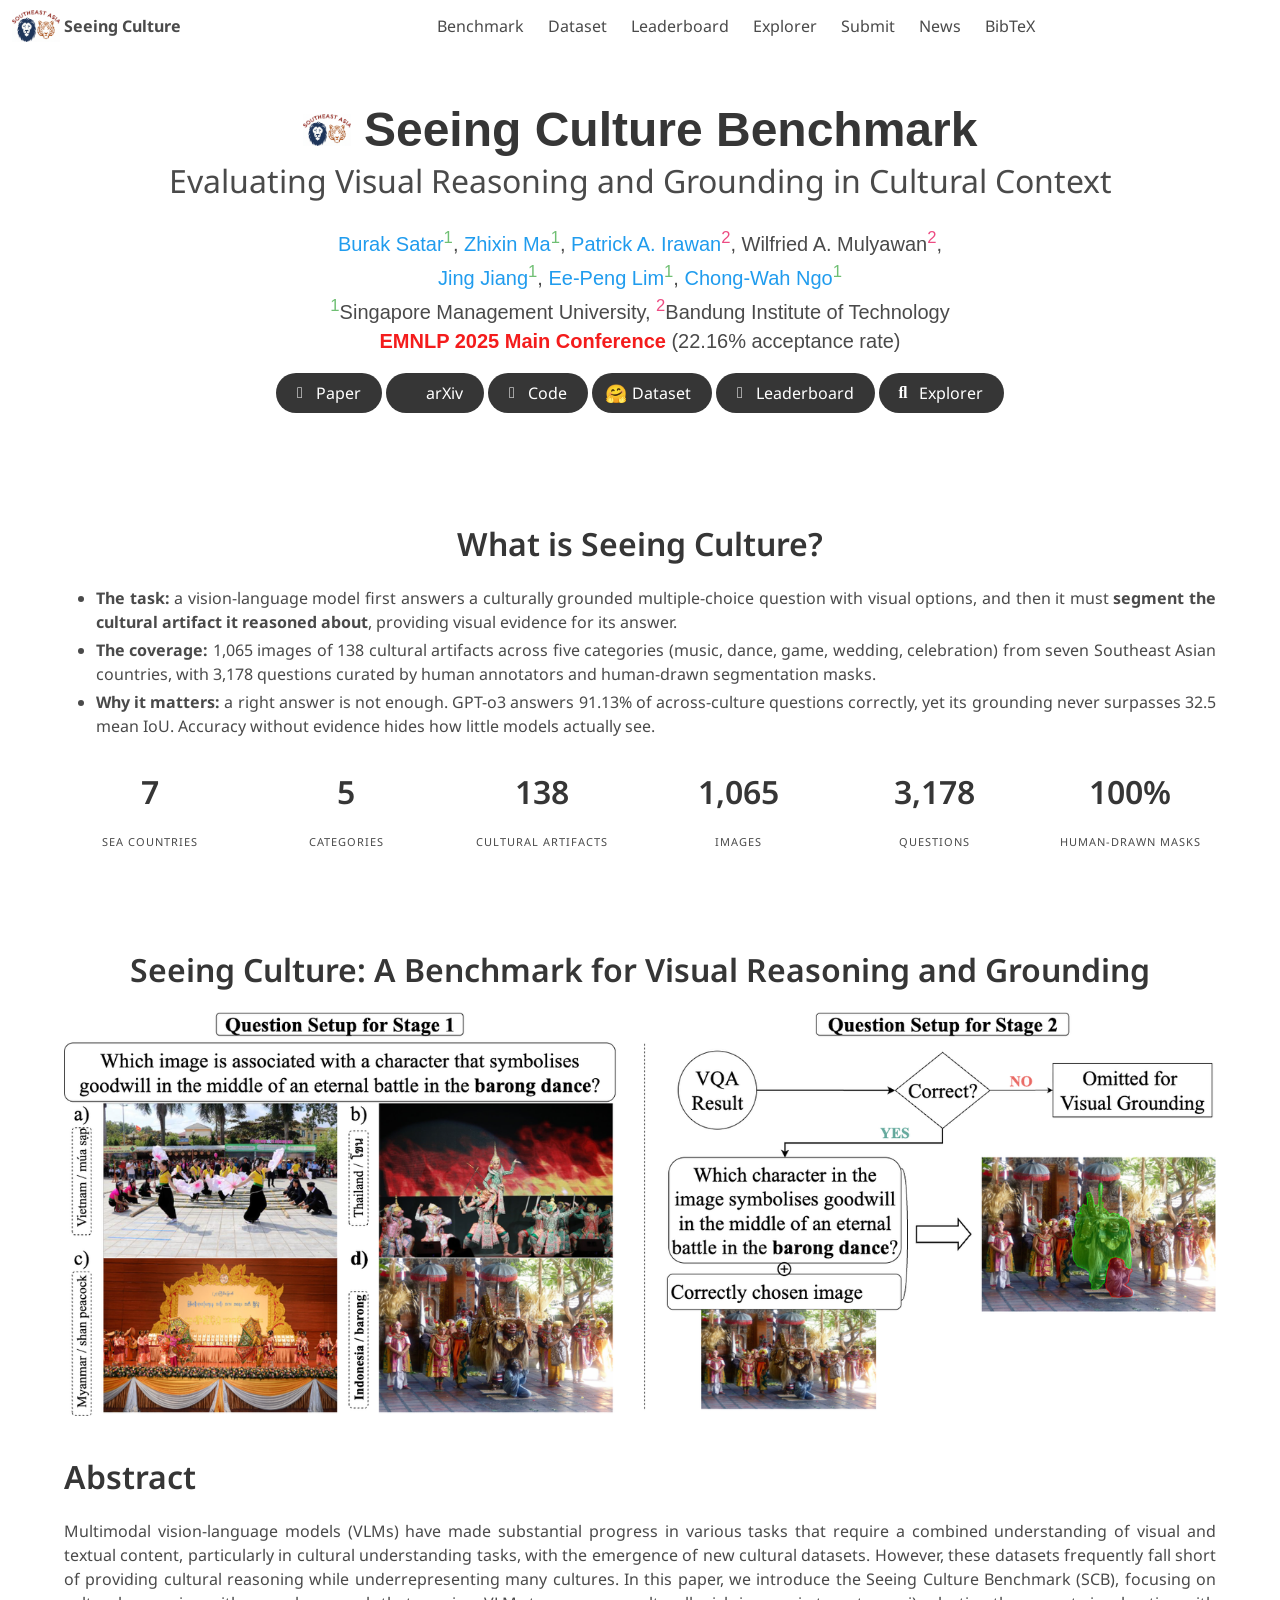
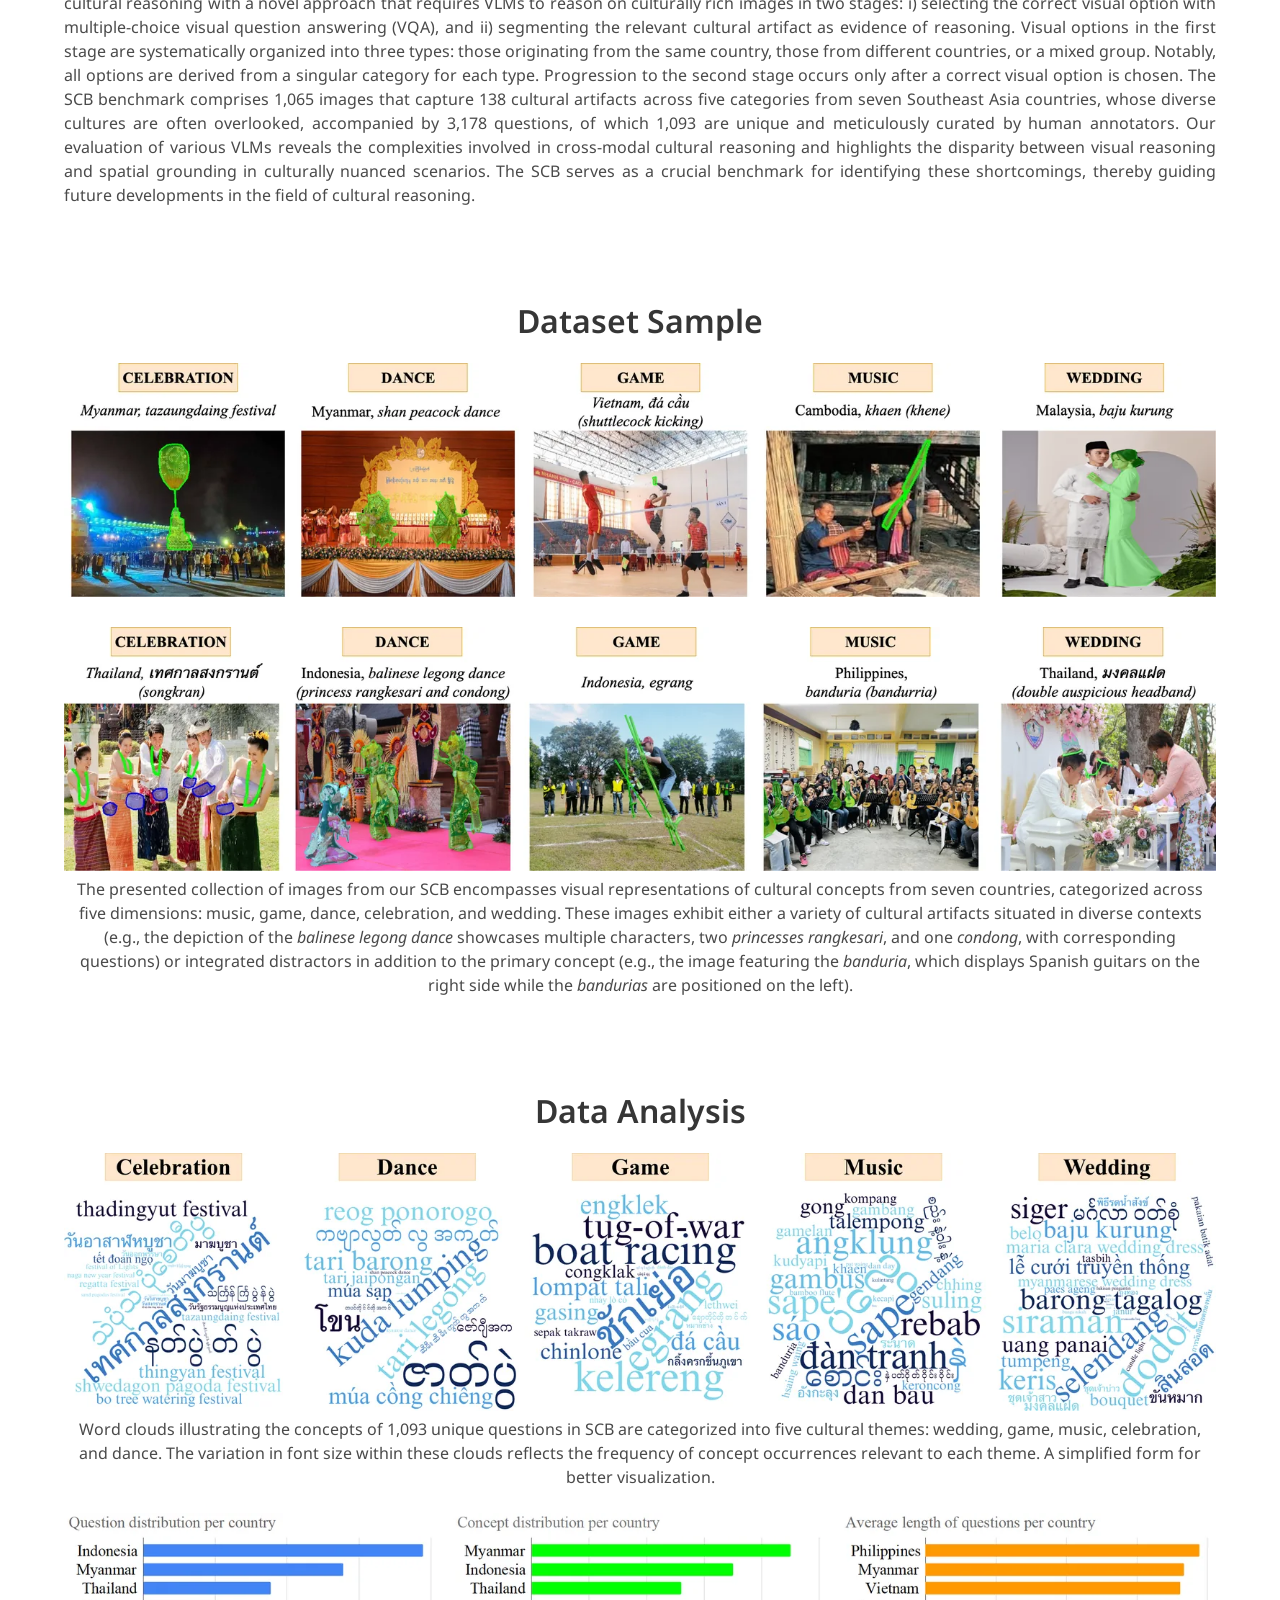
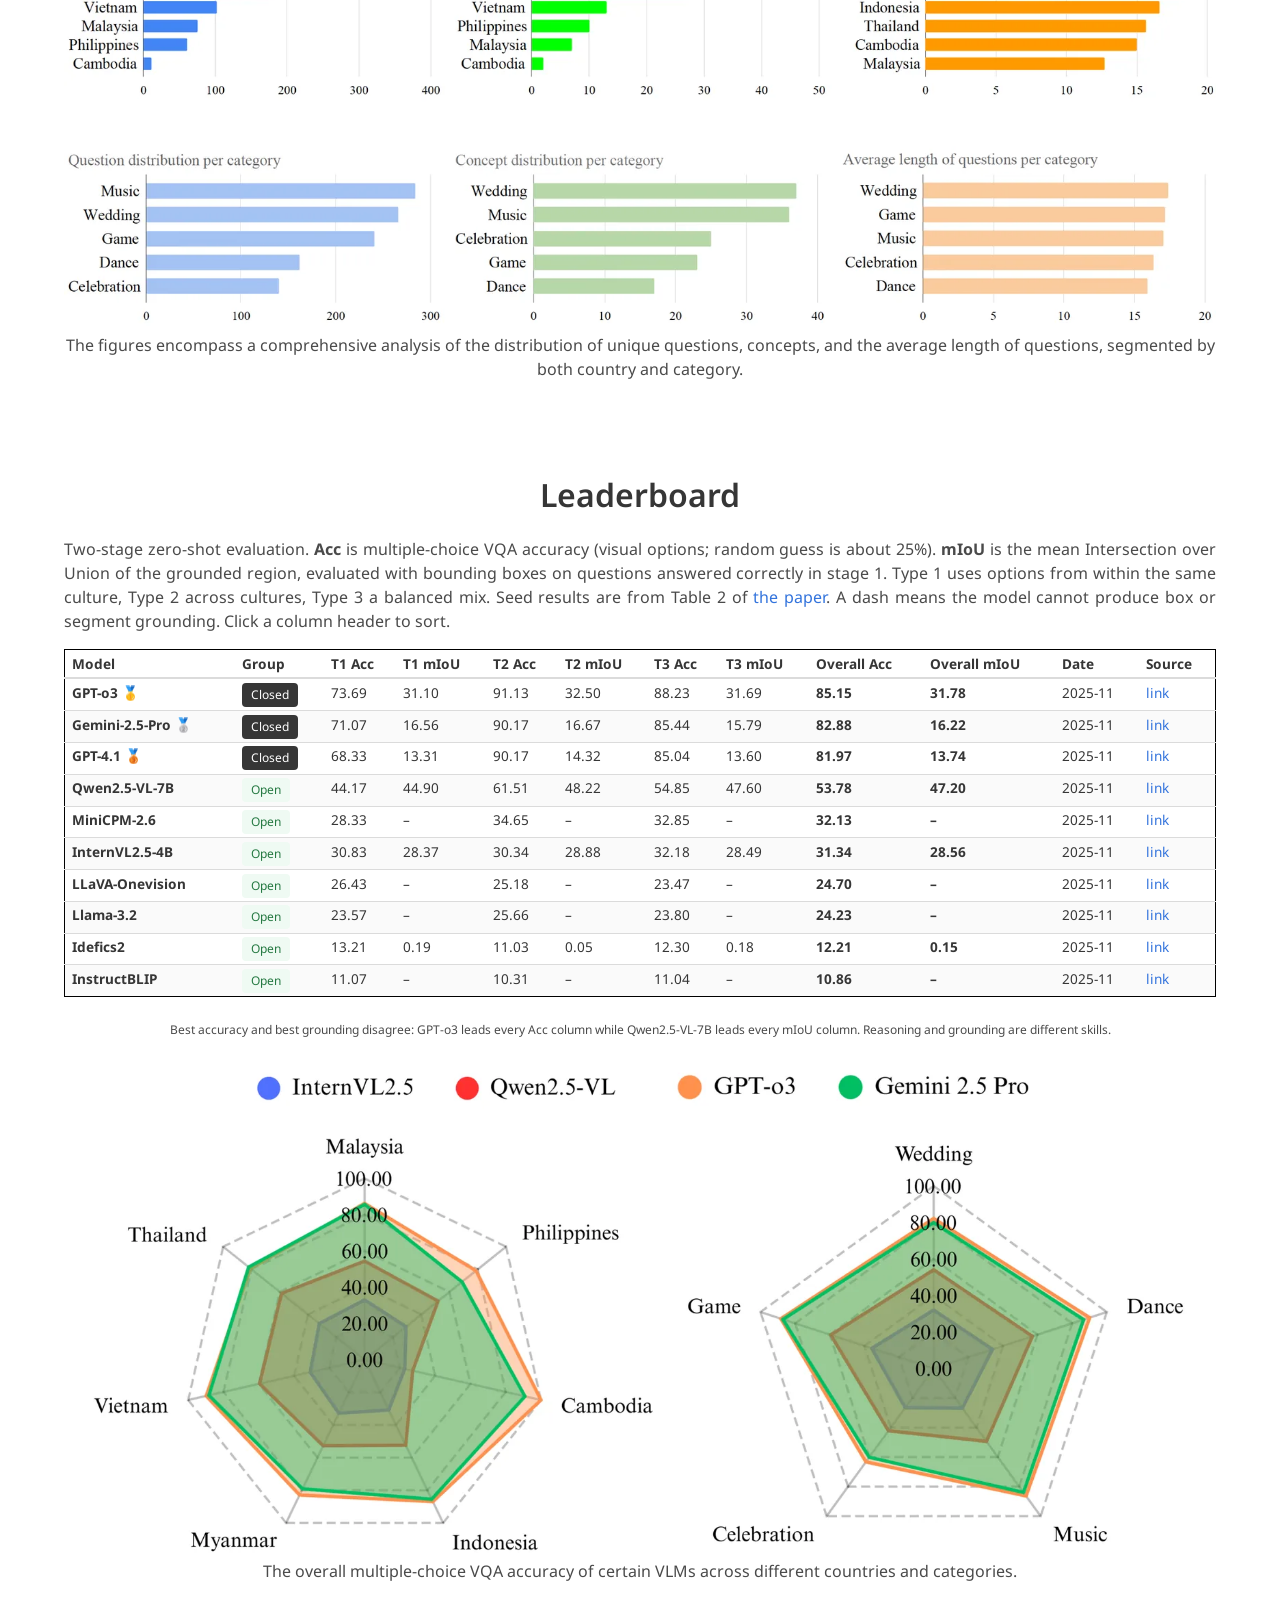
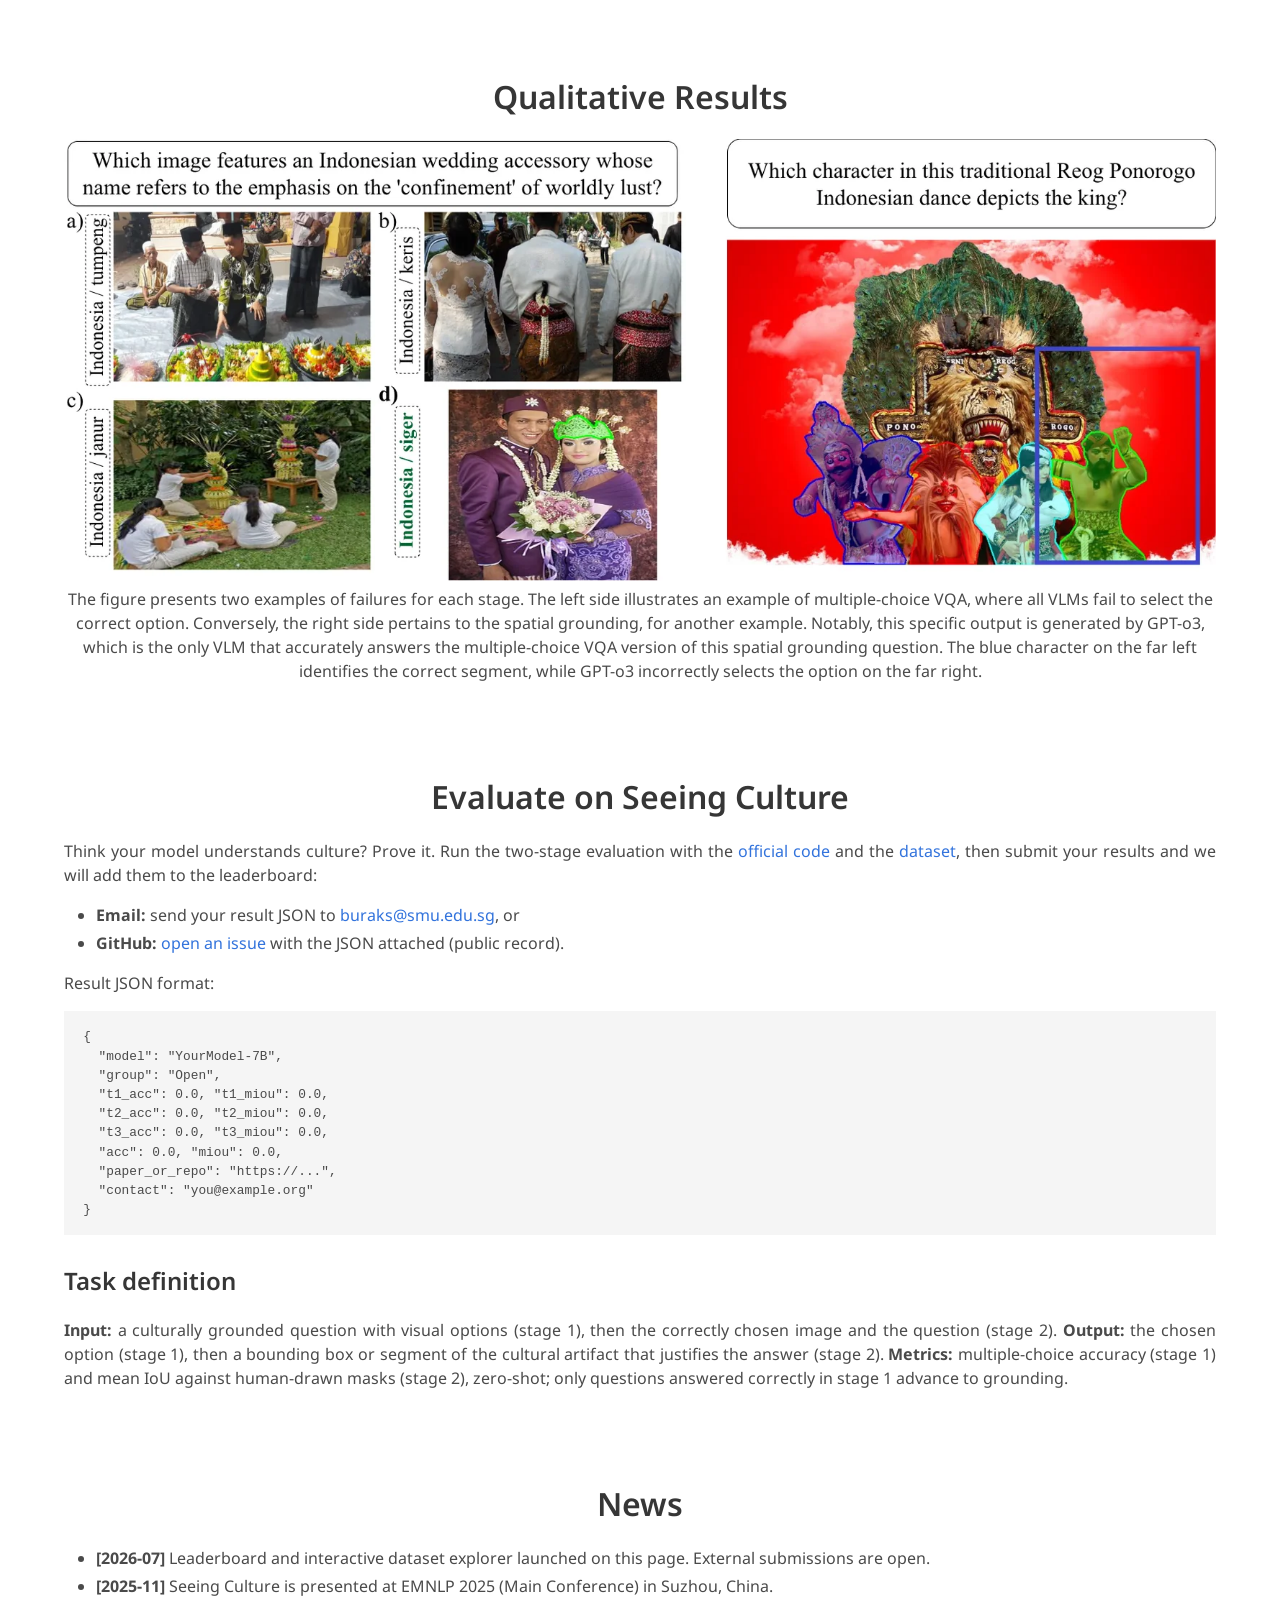
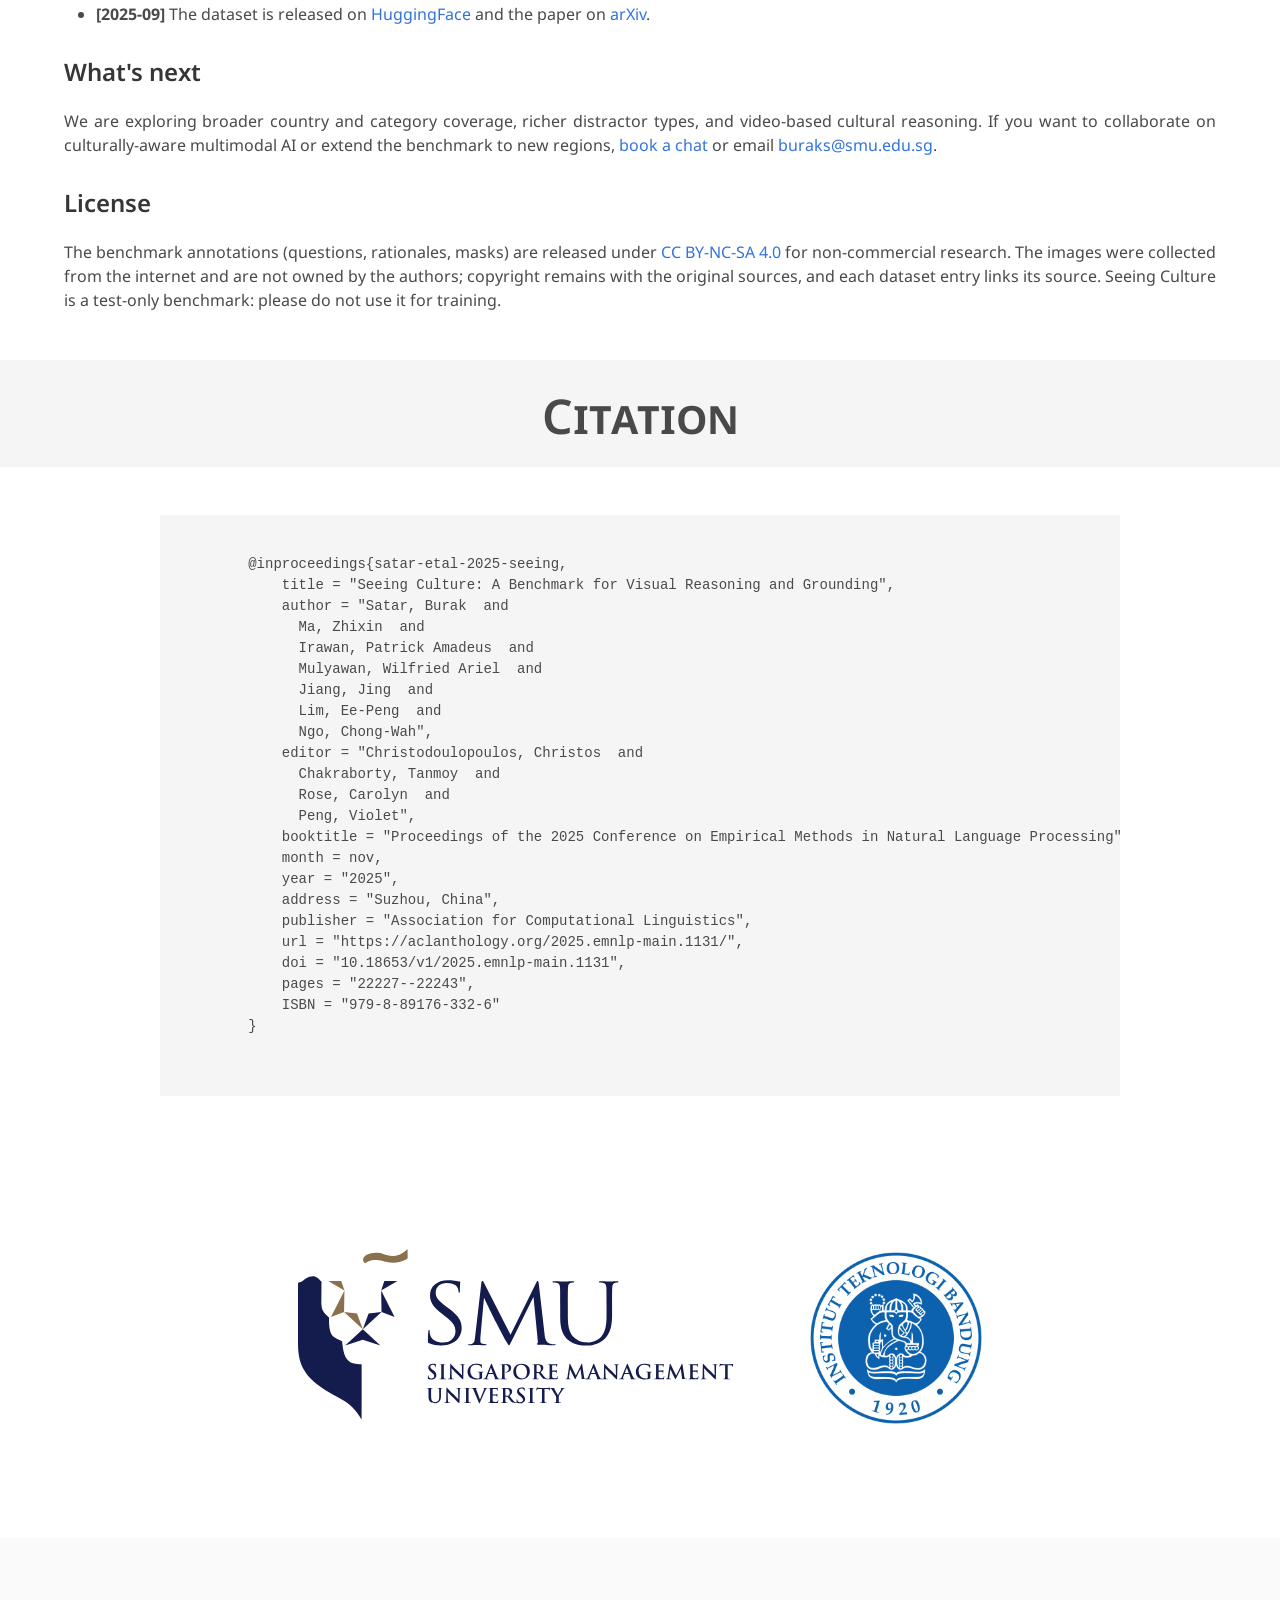
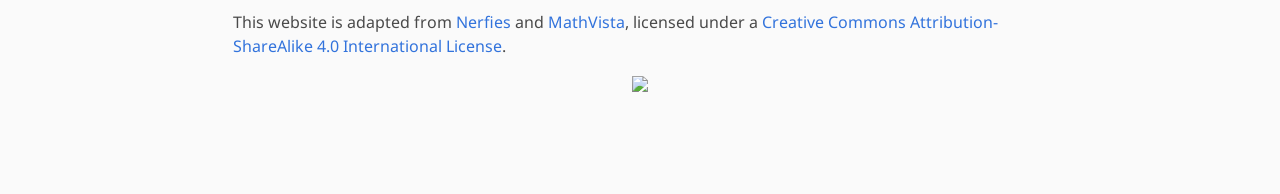
==== commit a3da086c: "Compress white-background figures; restore og-teaser and HF card image Keeps the white figure versio" ====
--- a/index.html
+++ b/index.html
@@ -263,7 +263,7 @@
           <h2 class="title is-3">Data Analysis</h2>
           <div class="content has-text-justified">
               <div class="content has-text-centered">
-                <img src="static/images/word-cloud_whitebg.png" style="width: 100%;" alt="Word clouds of question concepts across five cultural themes" loading="lazy"/>
+                <img src="static/images/word-cloud_whitebg.webp" style="width: 100%;" alt="Word clouds of question concepts across five cultural themes" loading="lazy"/>
                 <p>
                   Word clouds illustrating the concepts of 1,093 unique questions in SCB are categorized into five cultural themes: wedding, game, music, celebration, and dance. The variation in font size within these clouds reflects the frequency of concept occurrences relevant to each theme. A simplified form for better visualization.
                 </p>
@@ -317,7 +317,7 @@
               Best accuracy and best grounding disagree: GPT-o3 leads every Acc column while Qwen2.5-VL-7B leads every mIoU column. Reasoning and grounding are different skills.
             </p>
             <div class="content has-text-centered">
-              <img src="static/images/res-radar_whitebg.png" style="width: 95%;" alt="Radar charts of VQA accuracy by country and category" loading="lazy"/>
+              <img src="static/images/res-radar_whitebg.webp" style="width: 95%;" alt="Radar charts of VQA accuracy by country and category" loading="lazy"/>
               <p>
                 The overall multiple-choice VQA accuracy of certain VLMs across different countries and categories.
               </p>
@@ -335,7 +335,7 @@
           <h2 class="title is-3">Qualitative Results</h2>
           <div class="content has-text-justified">
             <div class="content has-text-centered">
-              <img src="static/images/qualitative_whitebg.png" style="width: 100%;" alt="Qualitative failure examples for multiple-choice VQA and spatial grounding" loading="lazy"/>
+              <img src="static/images/qualitative_whitebg.webp" style="width: 100%;" alt="Qualitative failure examples for multiple-choice VQA and spatial grounding" loading="lazy"/>
               <p>
                 The figure presents two examples of failures for each stage. The left side illustrates an example of multiple-choice VQA, where all VLMs fail to select the correct option. Conversely, the right side pertains to the spatial grounding, for another example. Notably, this specific output is generated by GPT-o3, which is the only VLM that accurately answers the multiple-choice VQA version of this spatial grounding question. The blue character on the far left identifies the correct segment, while GPT-o3 incorrectly selects the option on the far right.
               </p>
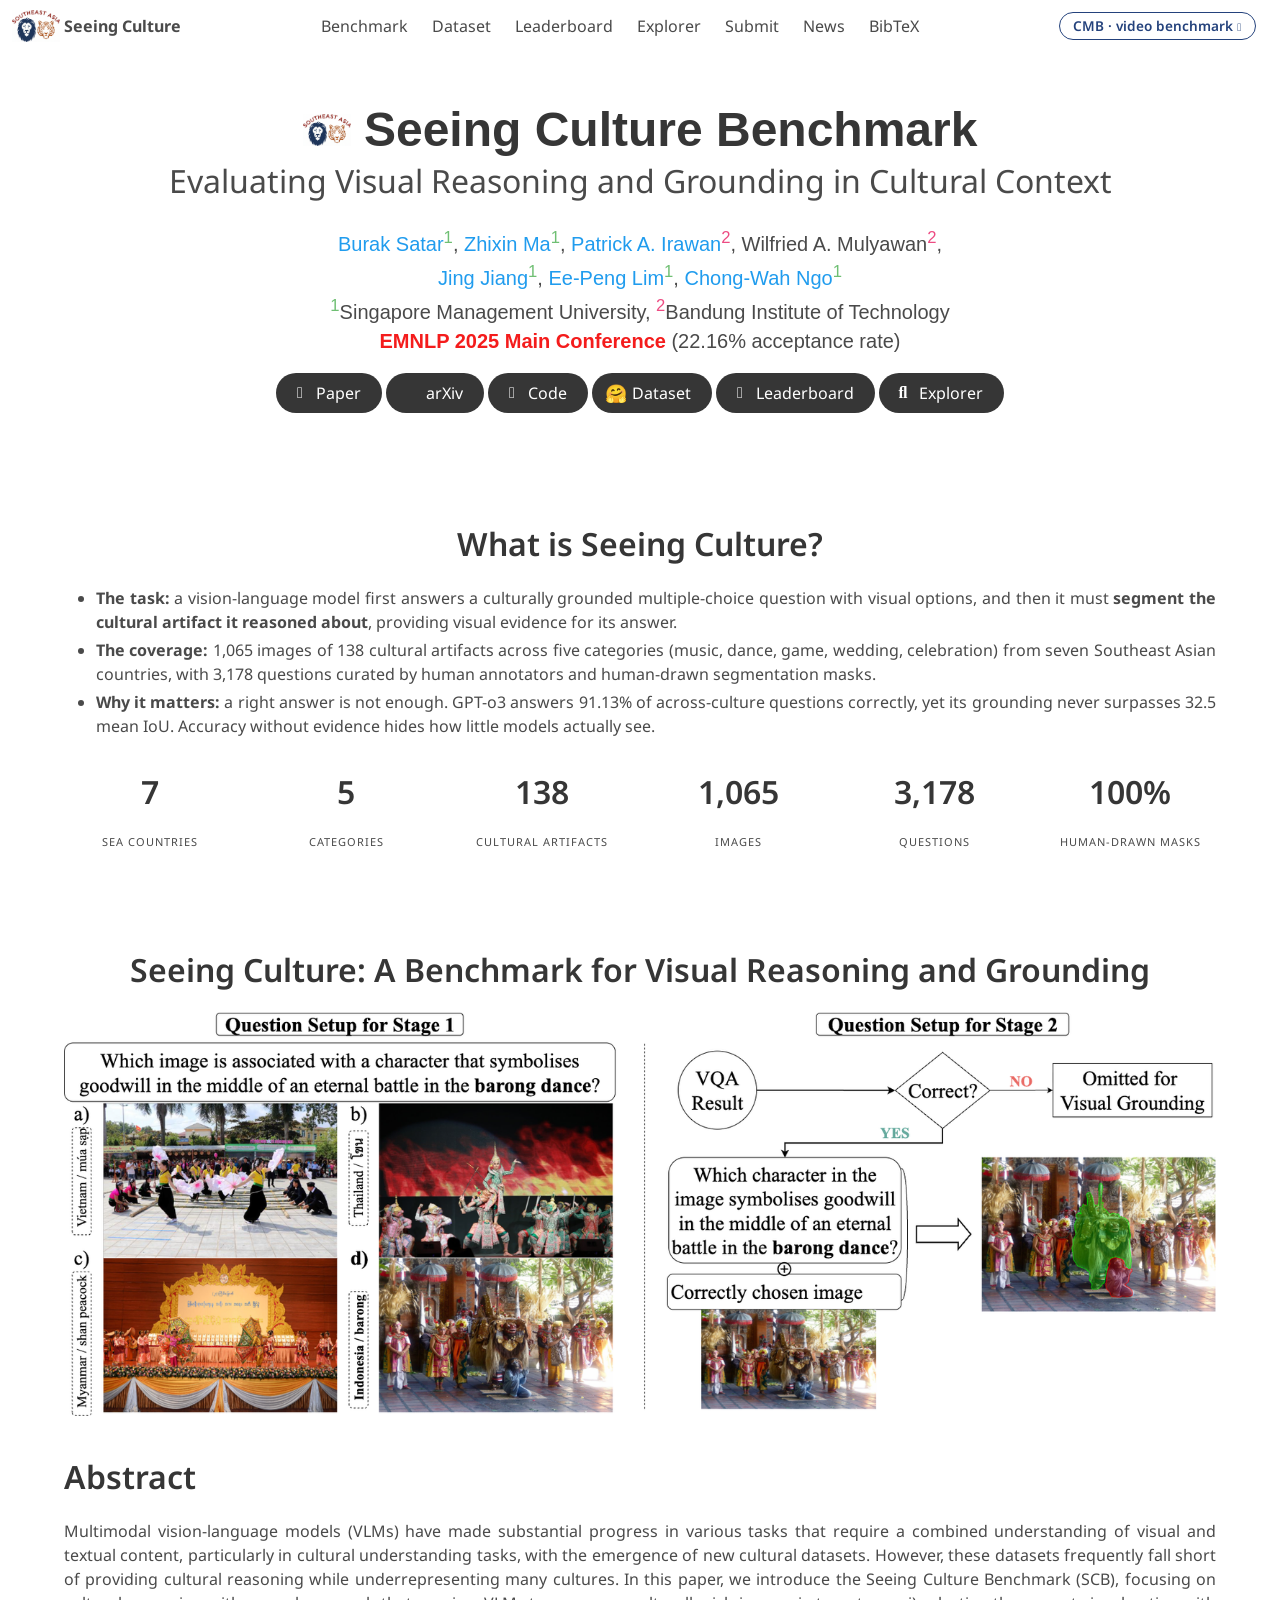
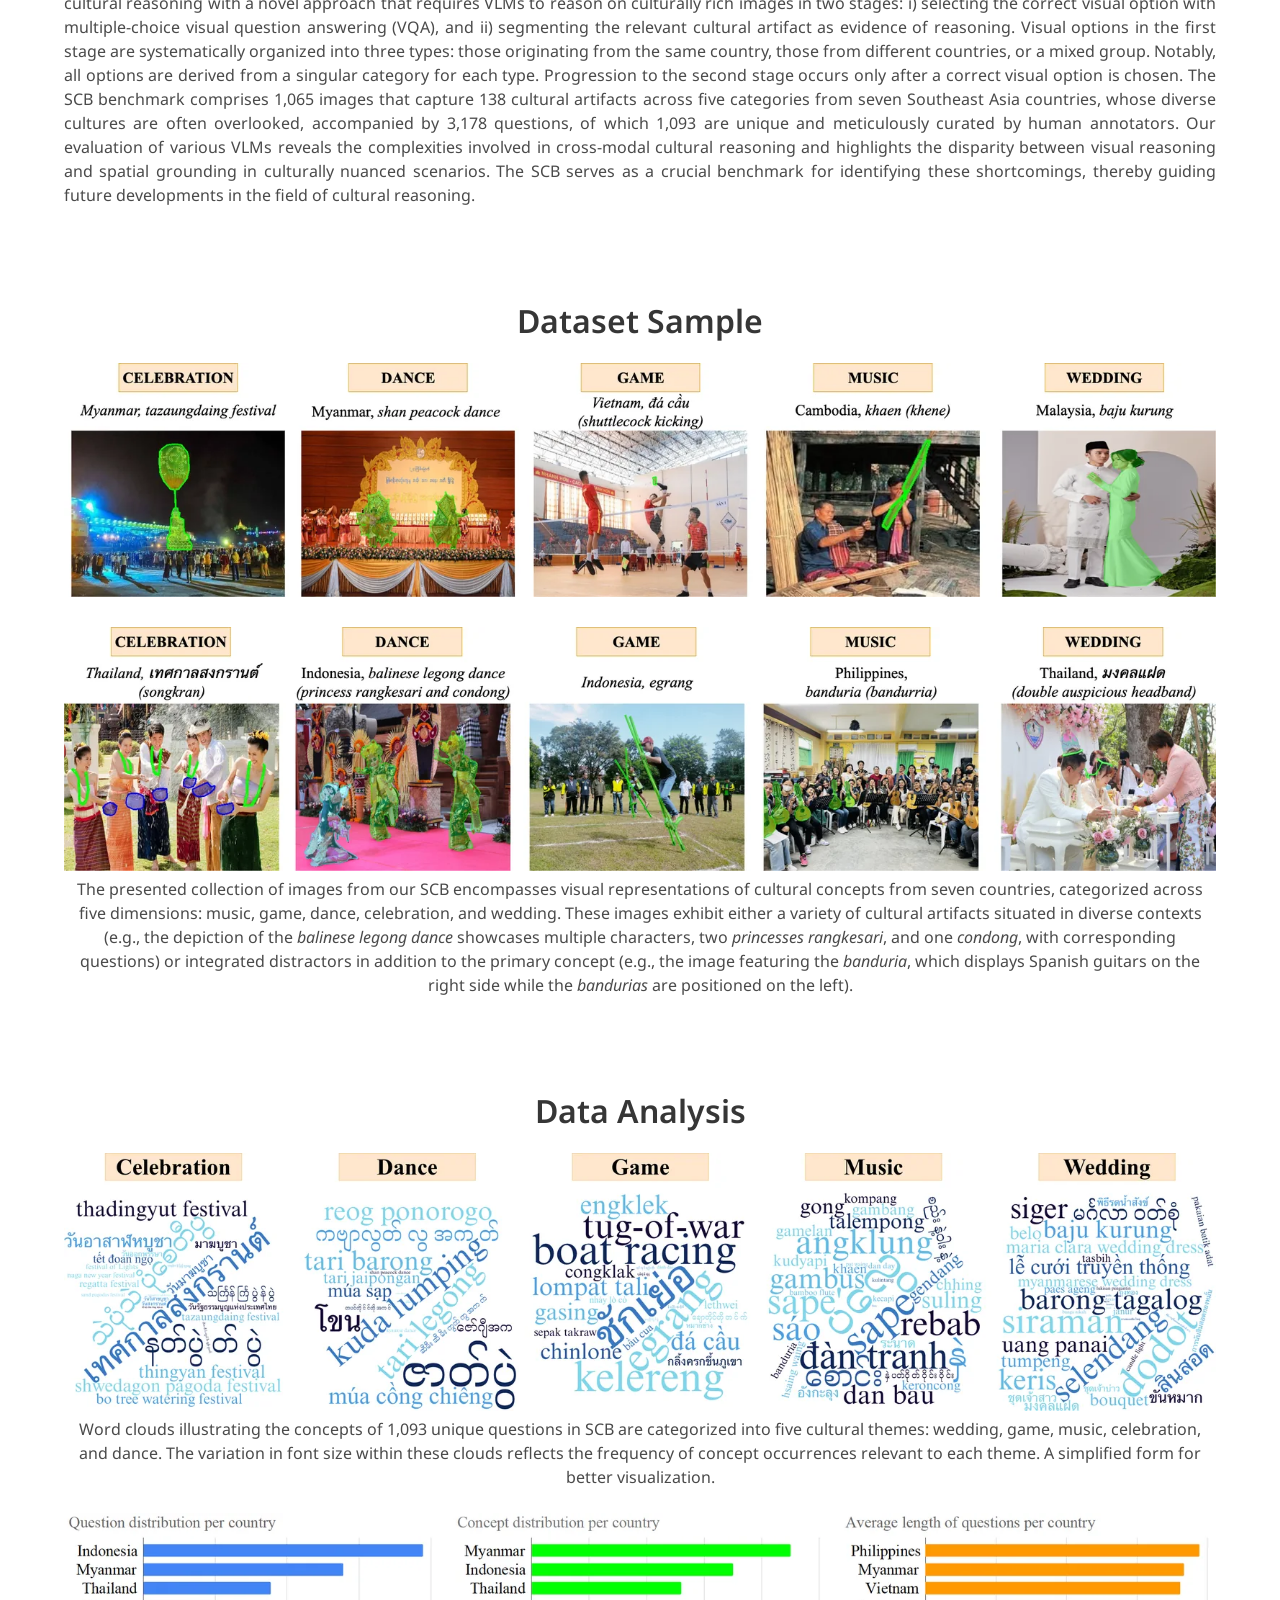
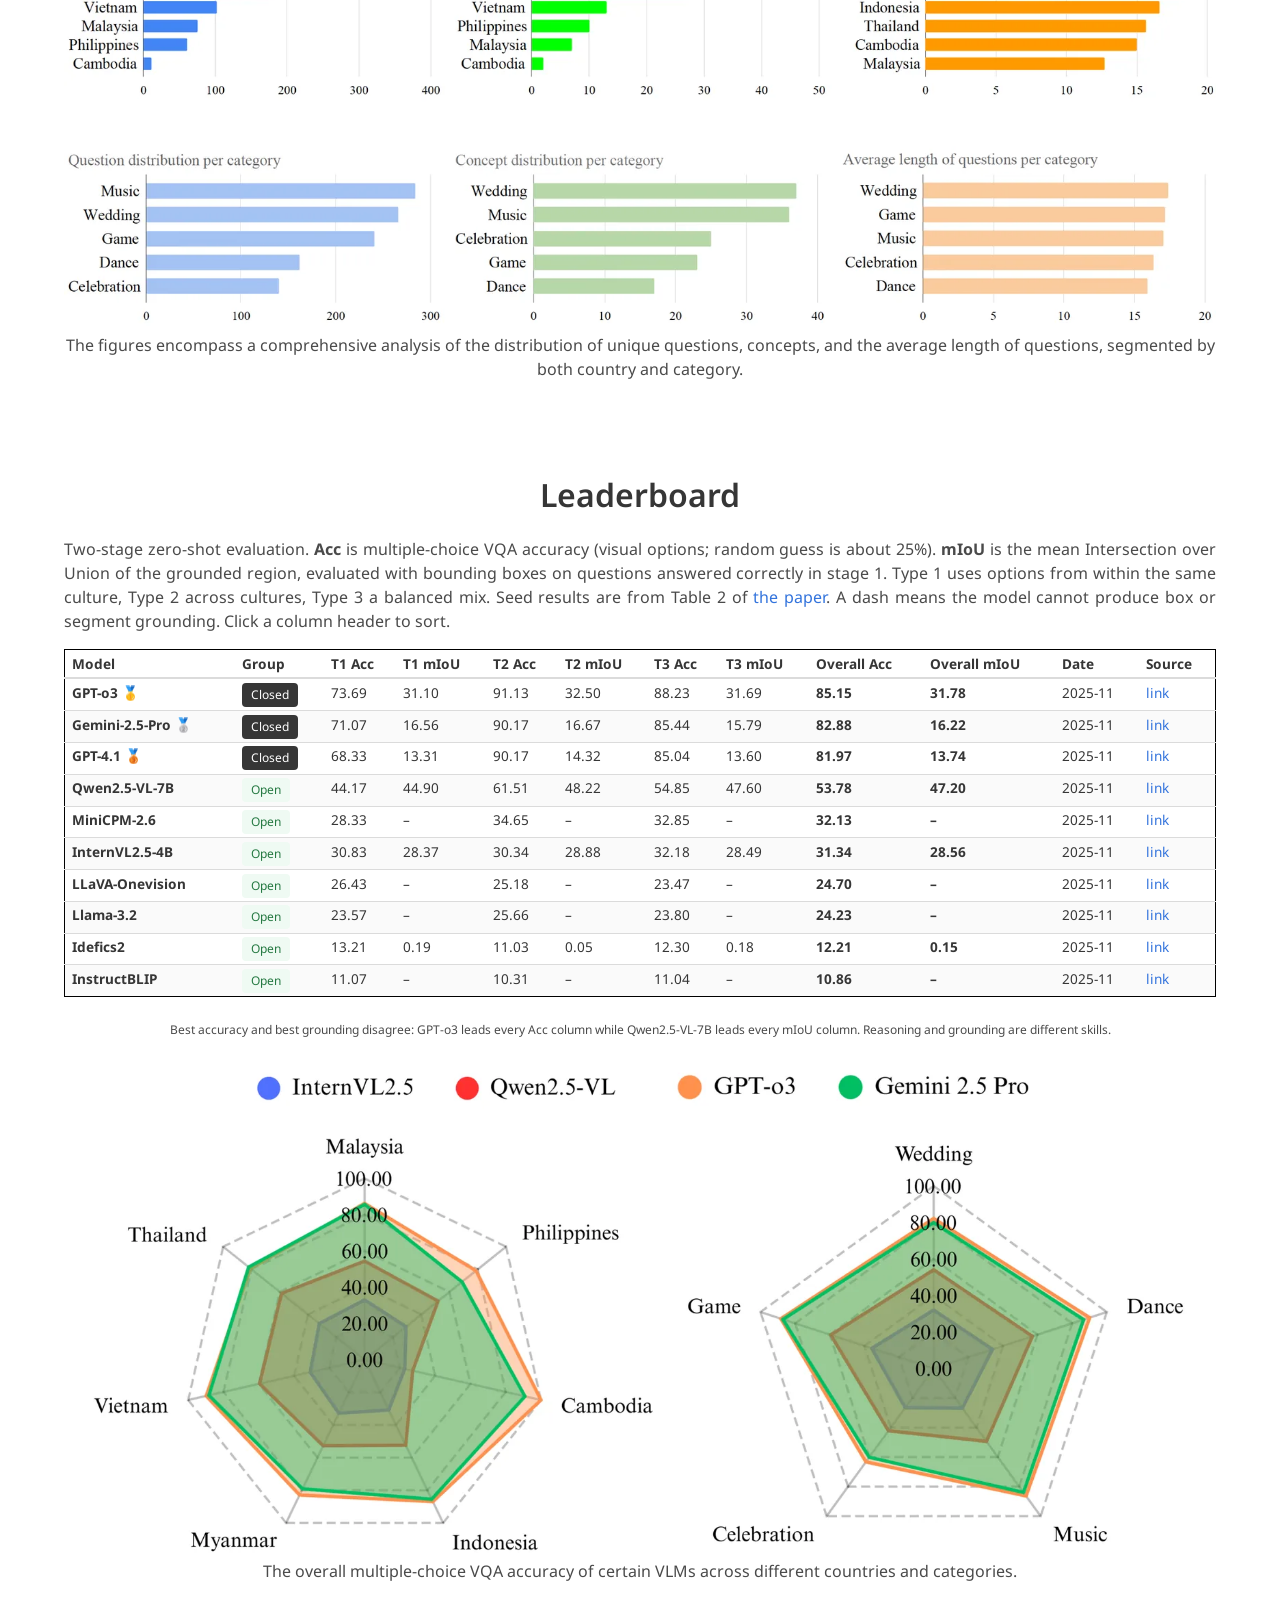
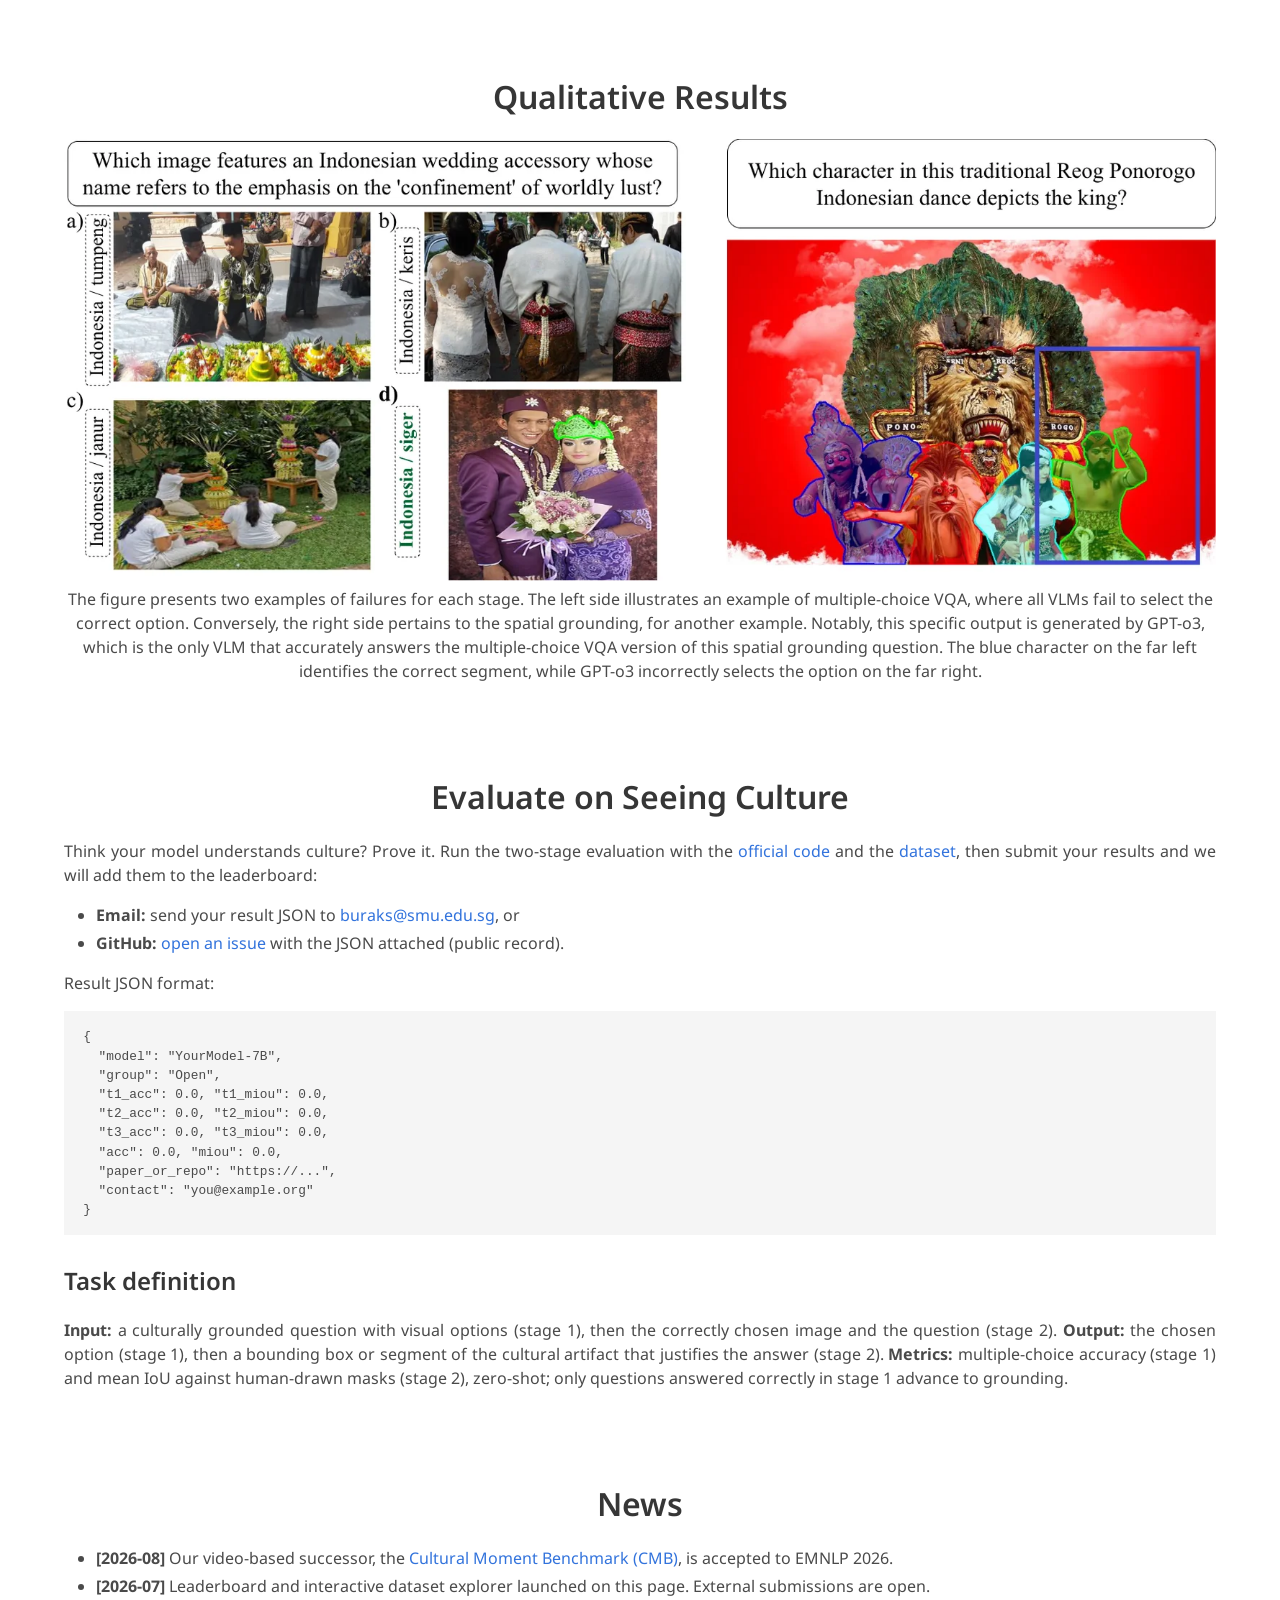
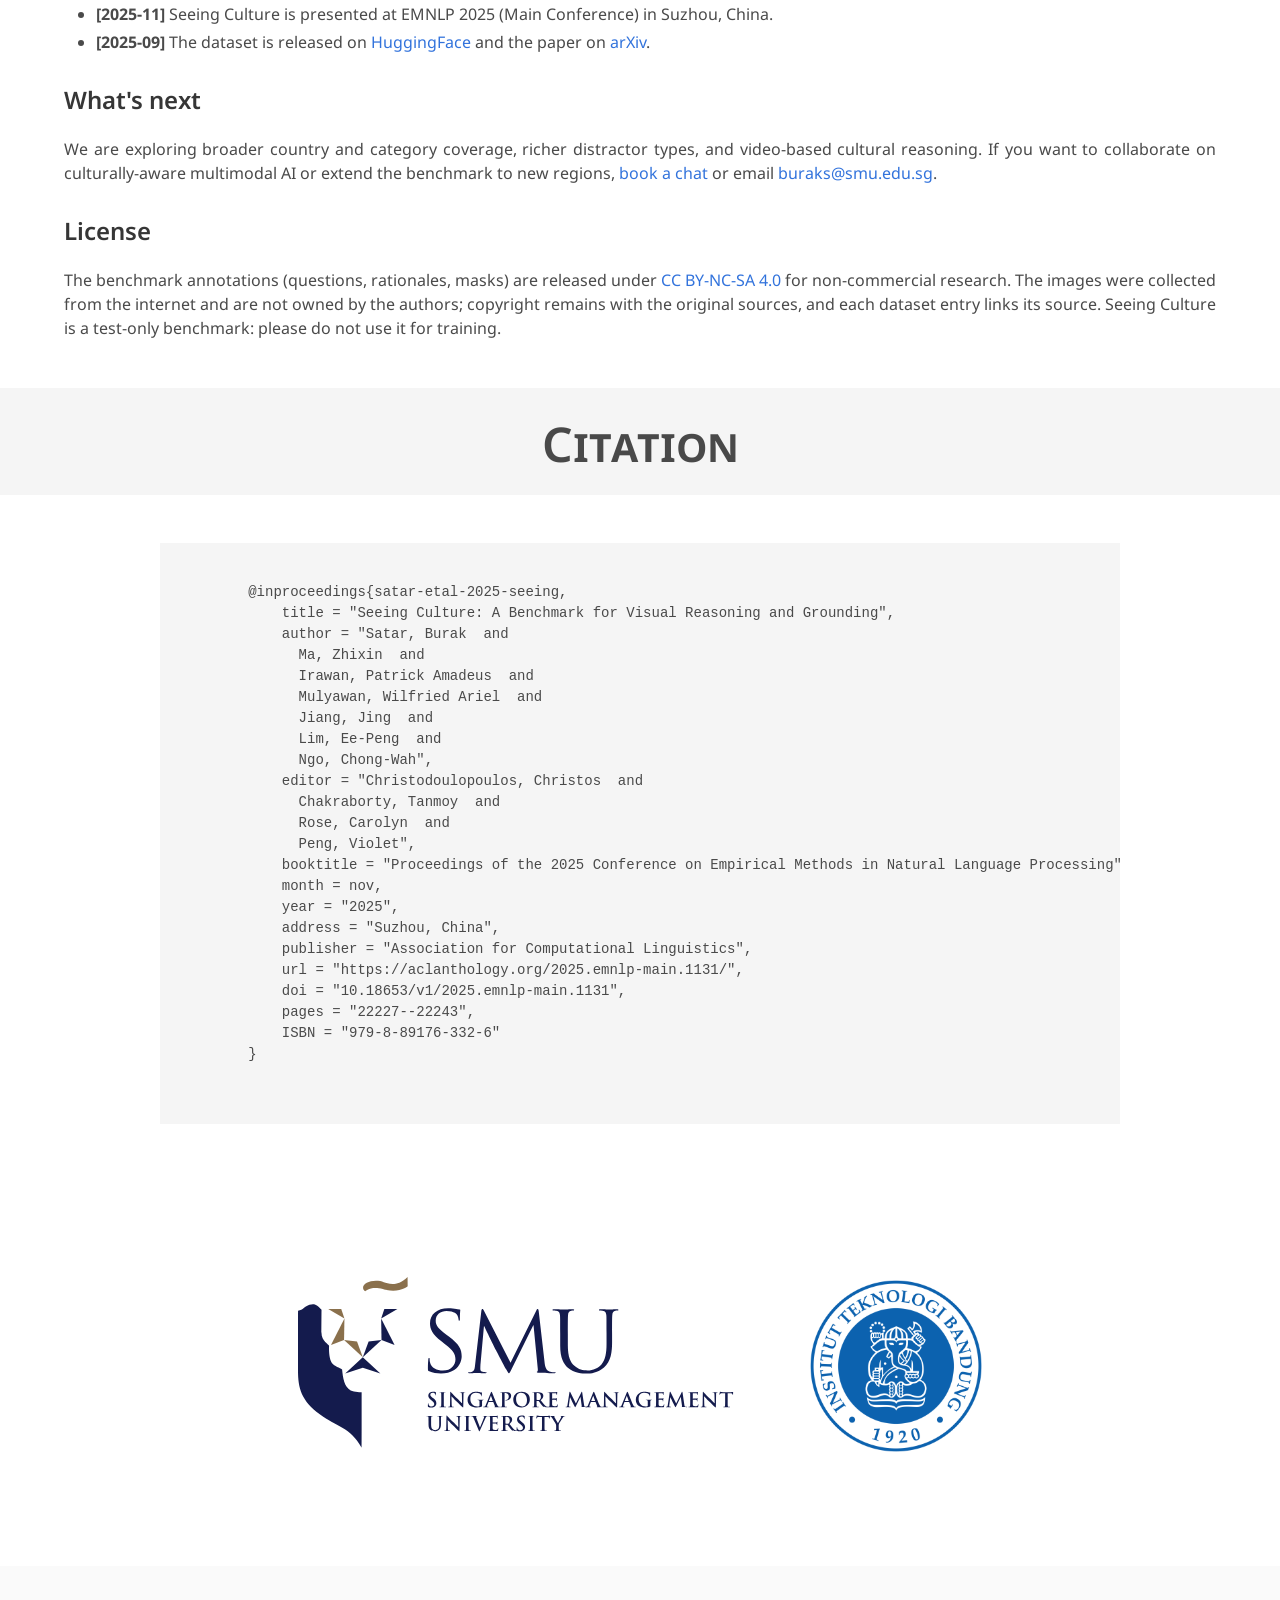
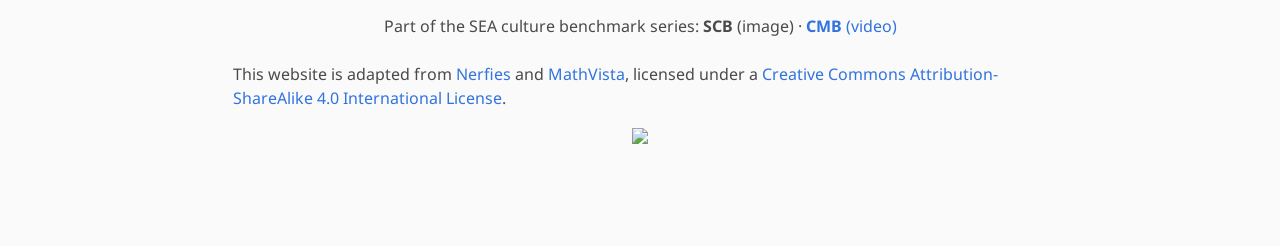
==== commit bc5e9d2a: "Add CMB series switcher: navbar pill, footer series line, news item Co-Authored-By: Claude Fable 5 <" ====
--- a/index.html
+++ b/index.html
@@ -90,6 +90,11 @@
       <a class="navbar-item" href="#news">News</a>
       <a class="navbar-item" href="#BibTeX">BibTeX</a>
     </div>
+    <div class="navbar-end" style="align-items: center; padding-right: 0.75rem;">
+      <a class="navbar-item" href="https://culturalmoment-benchmark.github.io/" title="Cultural Moment Benchmark, the video-based successor of SCB">
+        <span style="border: 1.5px solid #24427c; border-radius: 999px; padding: 0.15rem 0.85rem; font-size: 0.85rem; font-weight: 600; color: #24427c; white-space: nowrap;">CMB · video benchmark <i class="fas fa-external-link-alt" style="font-size:0.7rem;"></i></span>
+      </a>
+    </div>
   </div>
 </nav>
 
@@ -393,6 +398,7 @@
           <h2 class="title is-3" id="news">News</h2>
           <div class="content has-text-justified">
             <ul>
+              <li><b>[2026-08]</b> Our video-based successor, the <a href="https://culturalmoment-benchmark.github.io/">Cultural Moment Benchmark (CMB)</a>, is accepted to EMNLP 2026.</li>
               <li><b>[2026-07]</b> Leaderboard and interactive dataset explorer launched on this page. External submissions are open.</li>
               <li><b>[2025-11]</b> Seeing Culture is presented at EMNLP 2025 (Main Conference) in Suzhou, China.</li>
               <li><b>[2025-09]</b> The dataset is released on <a href="https://huggingface.co/datasets/Multimedia-SMU/seeingculture-benchmark">HuggingFace</a> and the paper on <a href="https://arxiv.org/abs/2509.16517">arXiv</a>.</li>
@@ -466,6 +472,10 @@
 
 <footer class="footer">
     <div class="content has-text-centered">
+      <p>
+        Part of the SEA culture benchmark series:
+        <b>SCB</b> (image) &middot; <a href="https://culturalmoment-benchmark.github.io/"><b>CMB</b> (video)</a>
+      </p>
     </div>
     <div class="columns is-centered">
       <div class="column is-8">
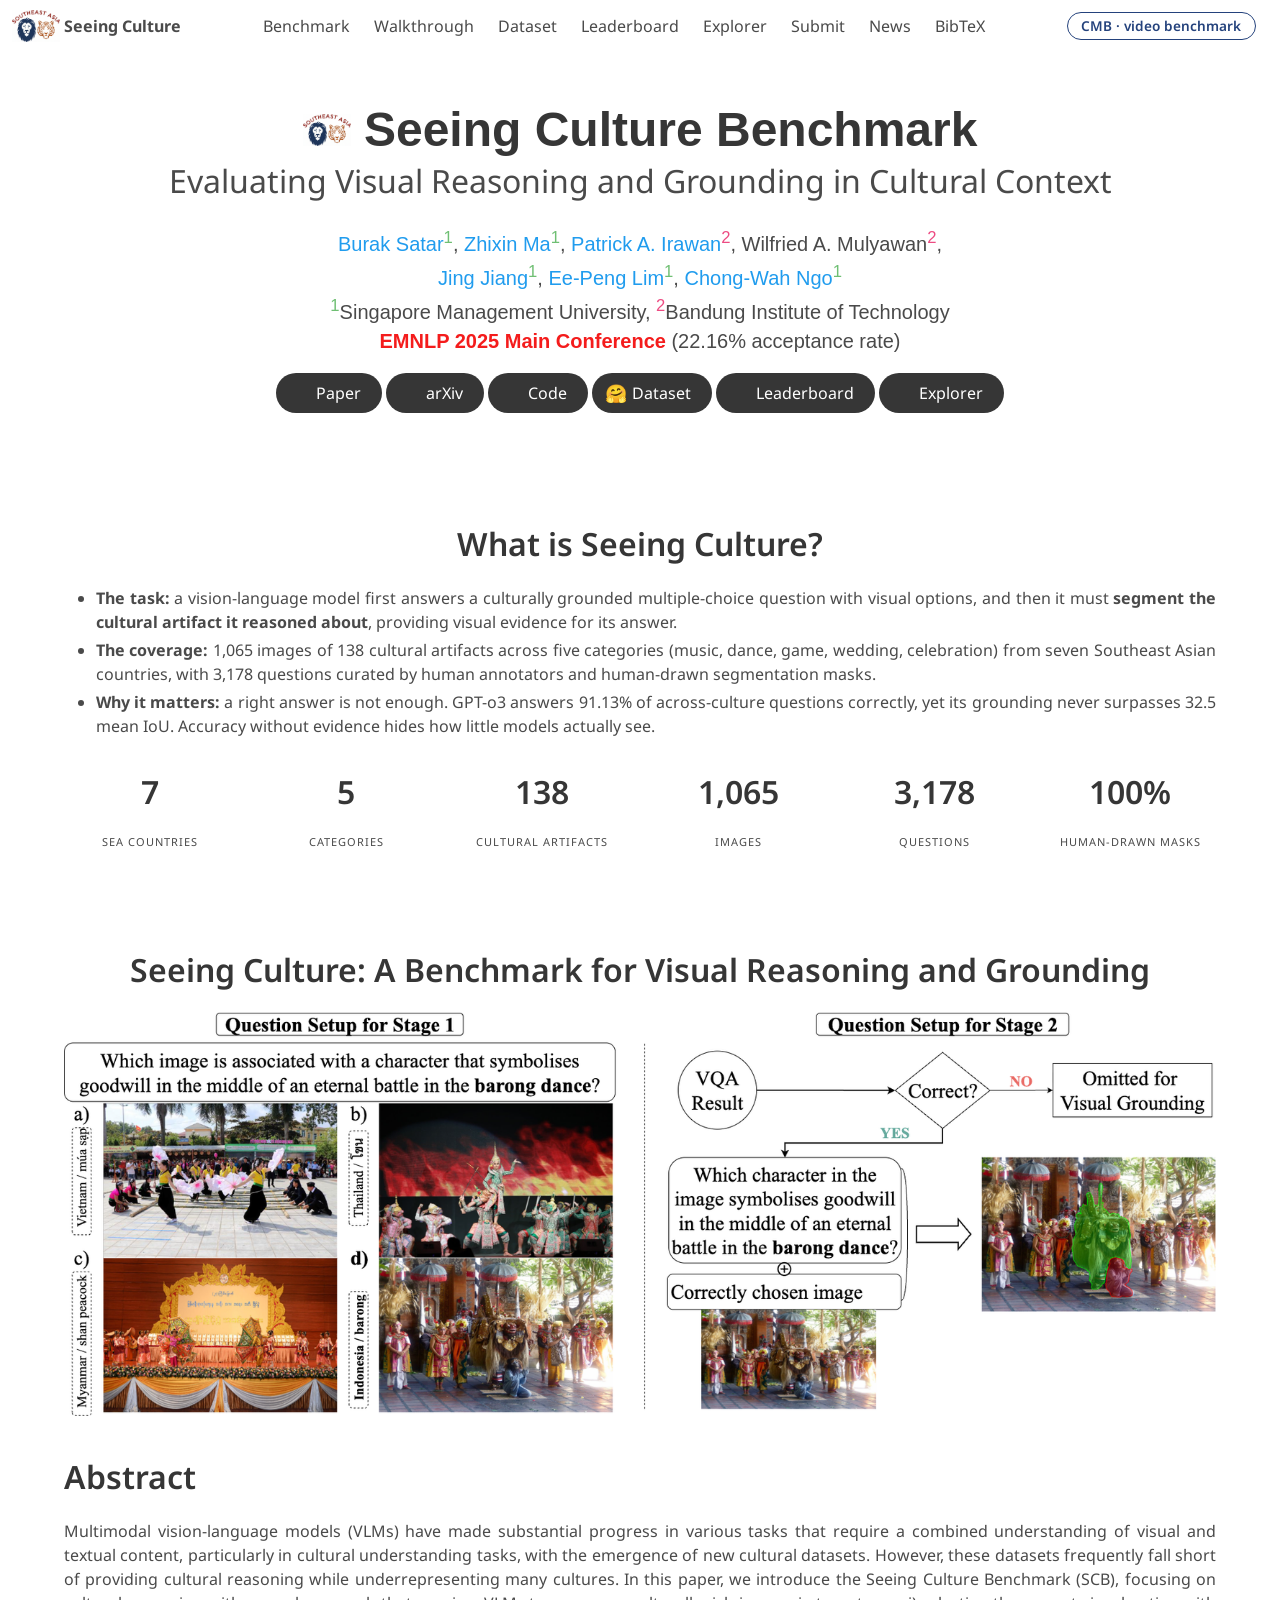
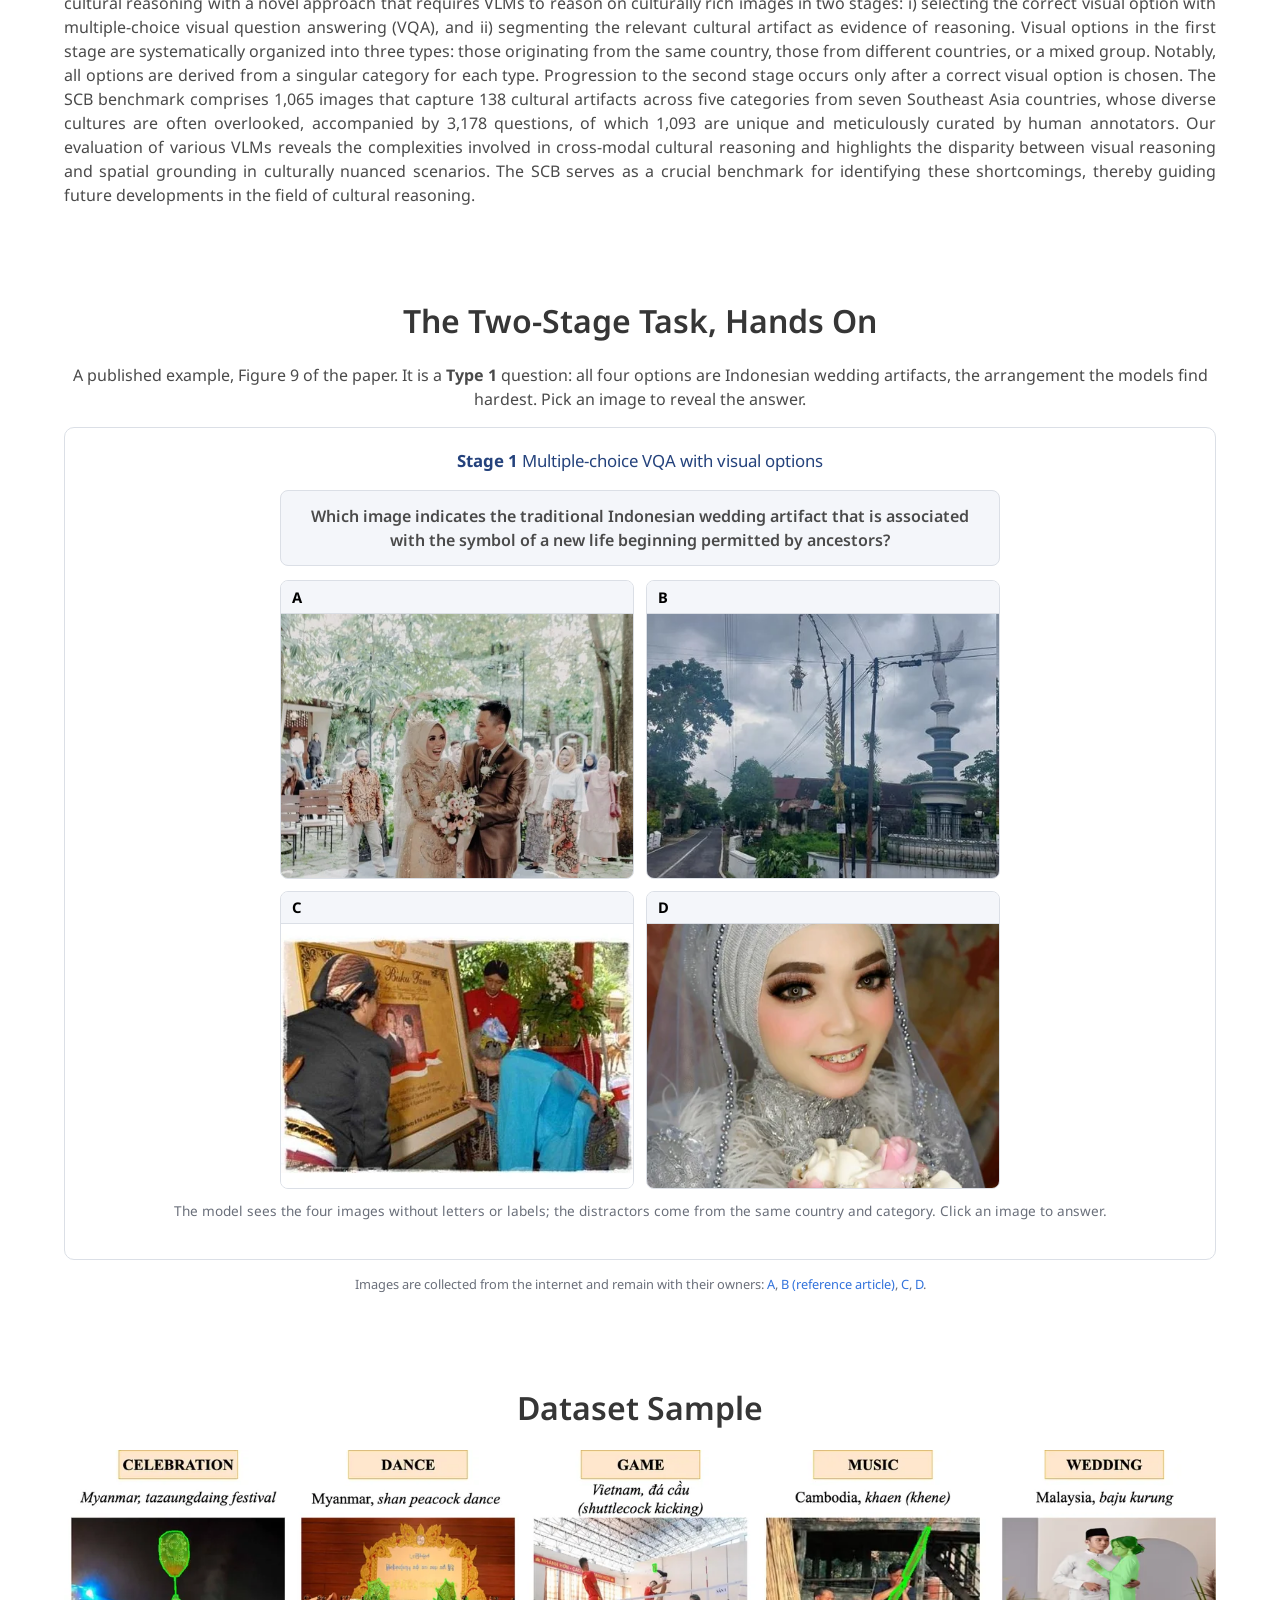
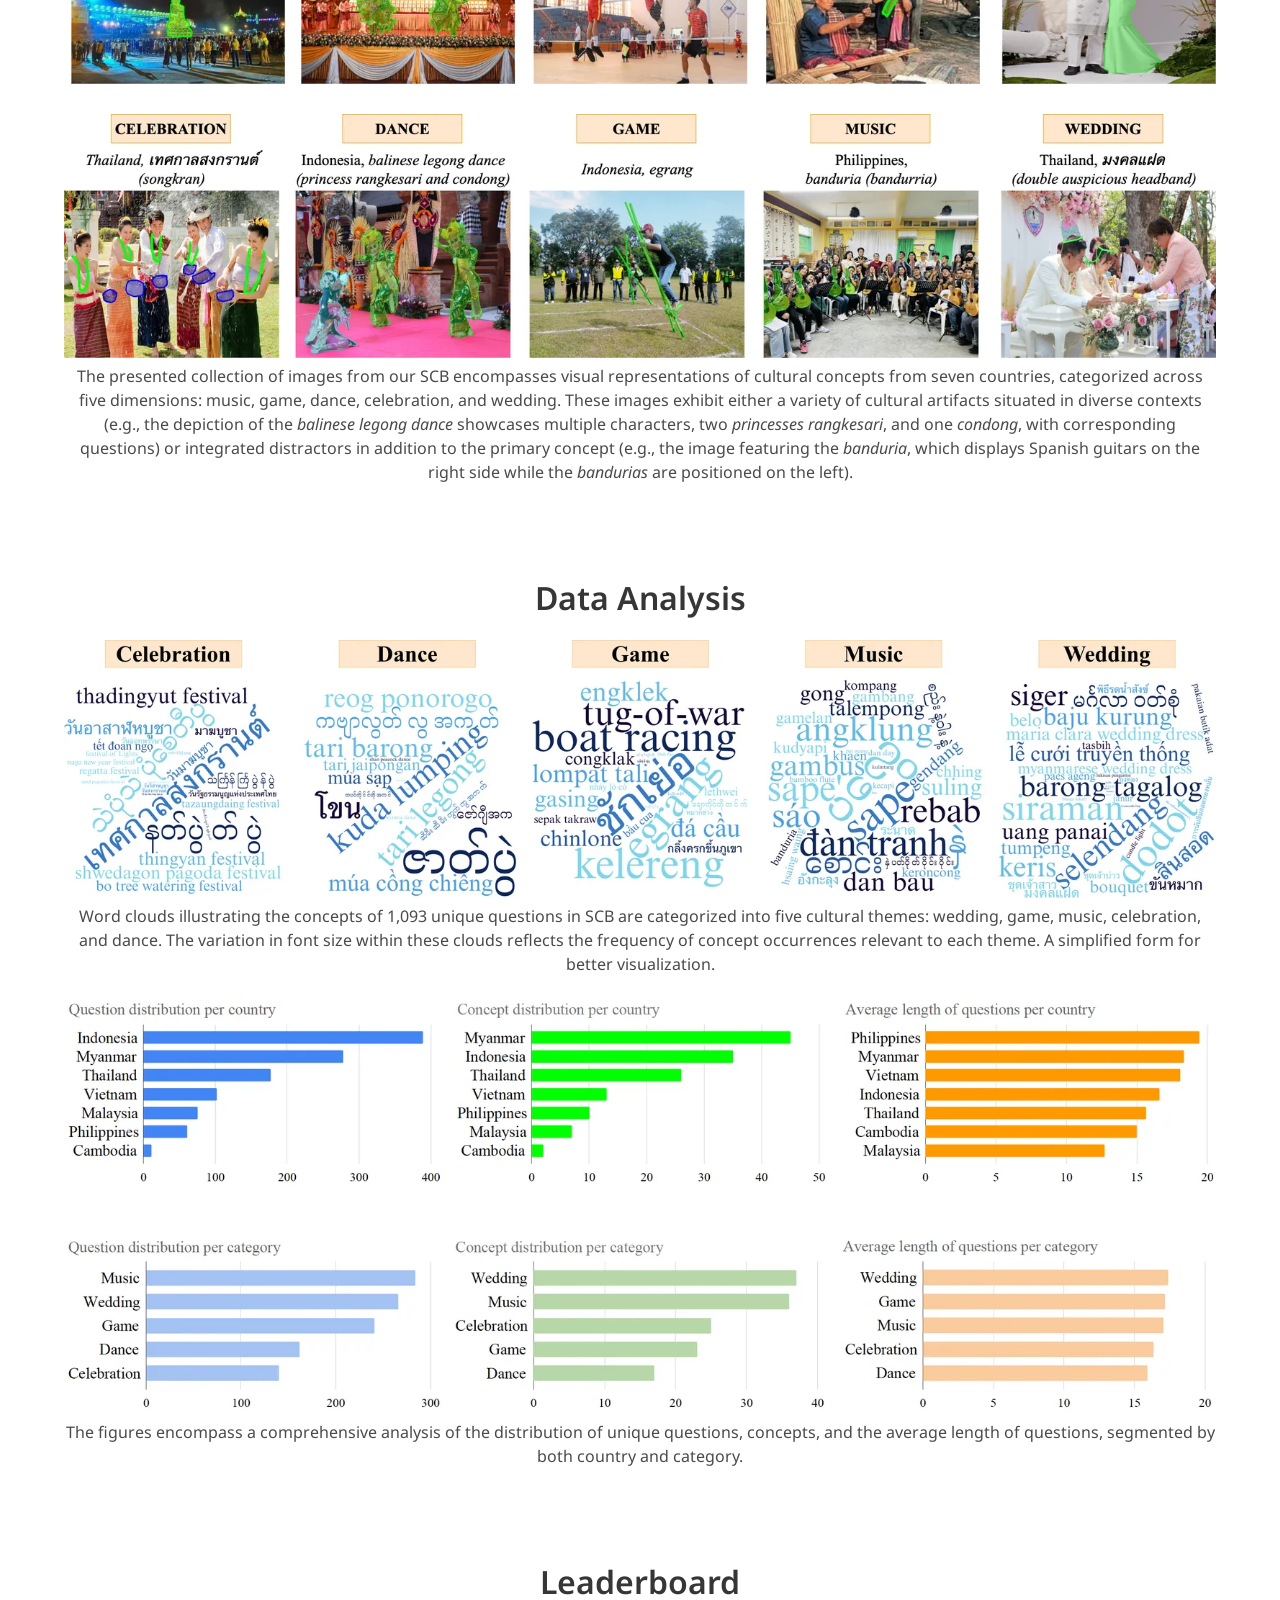
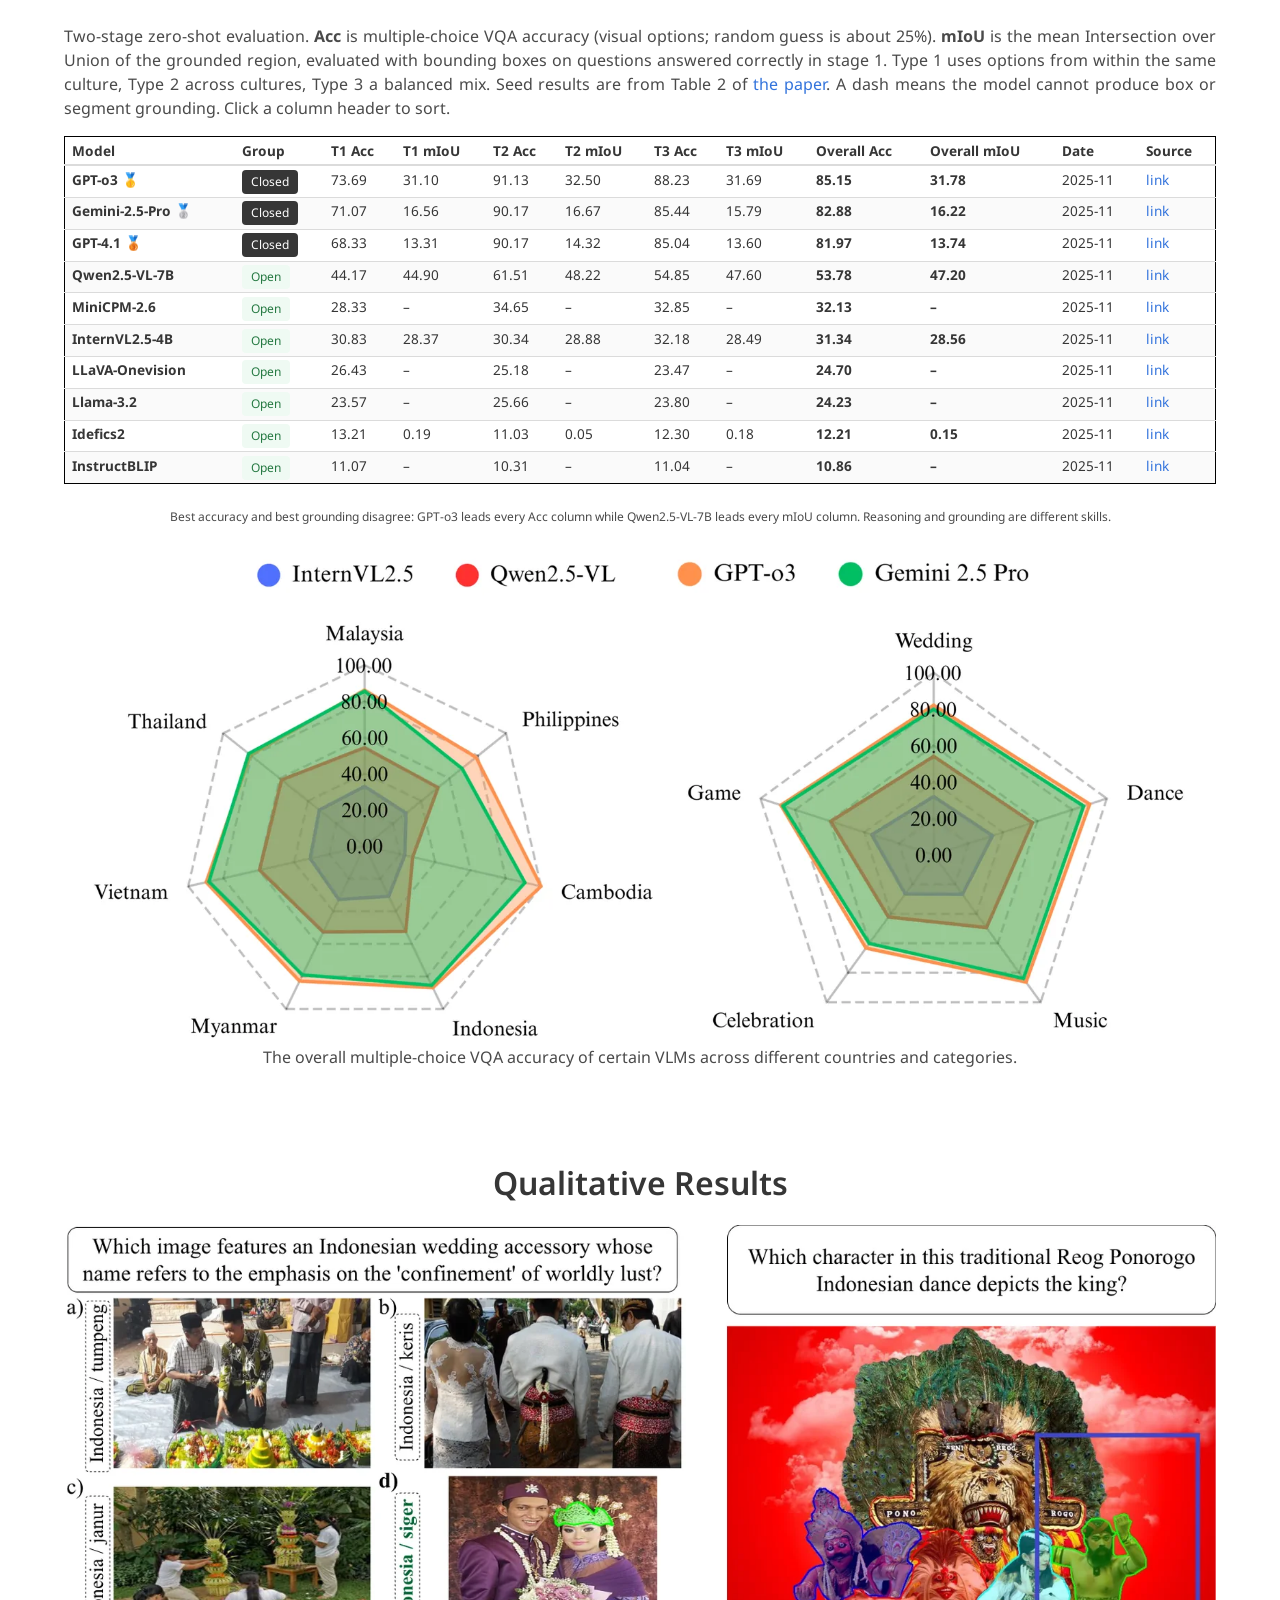
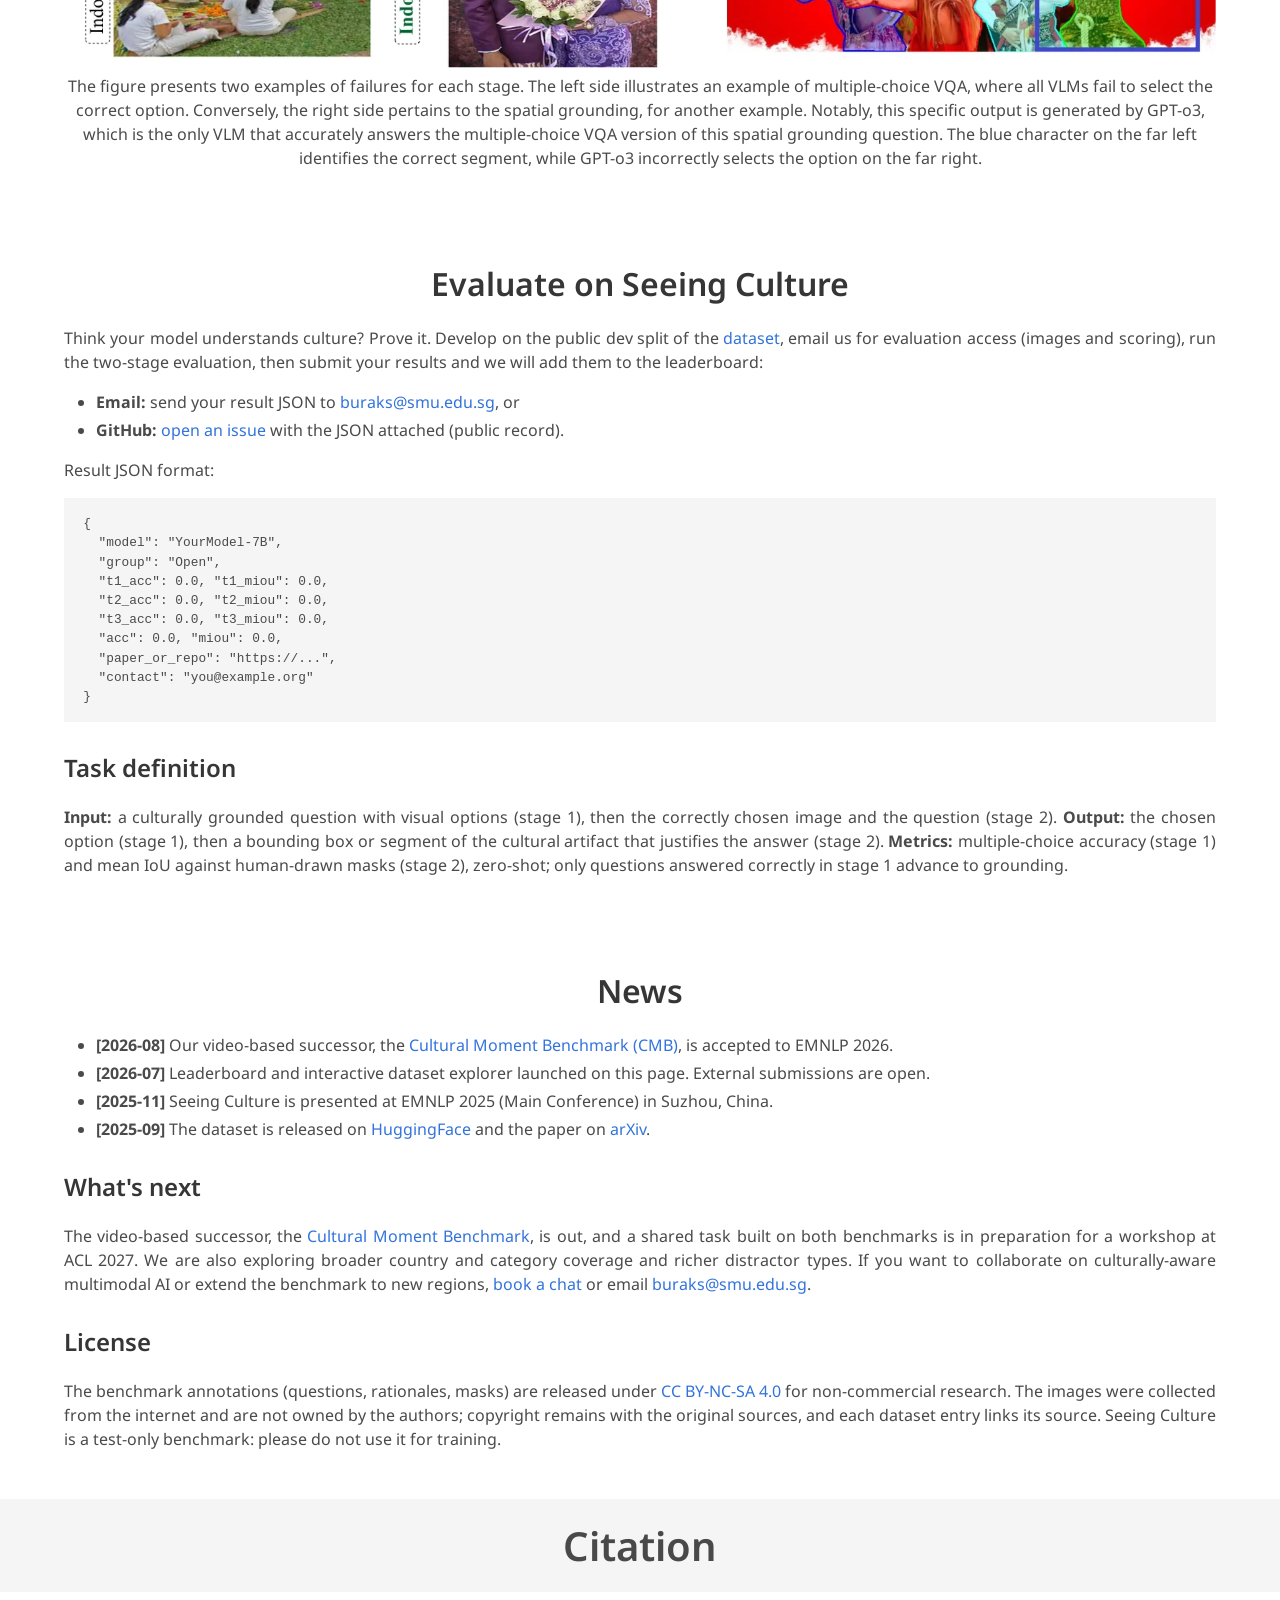
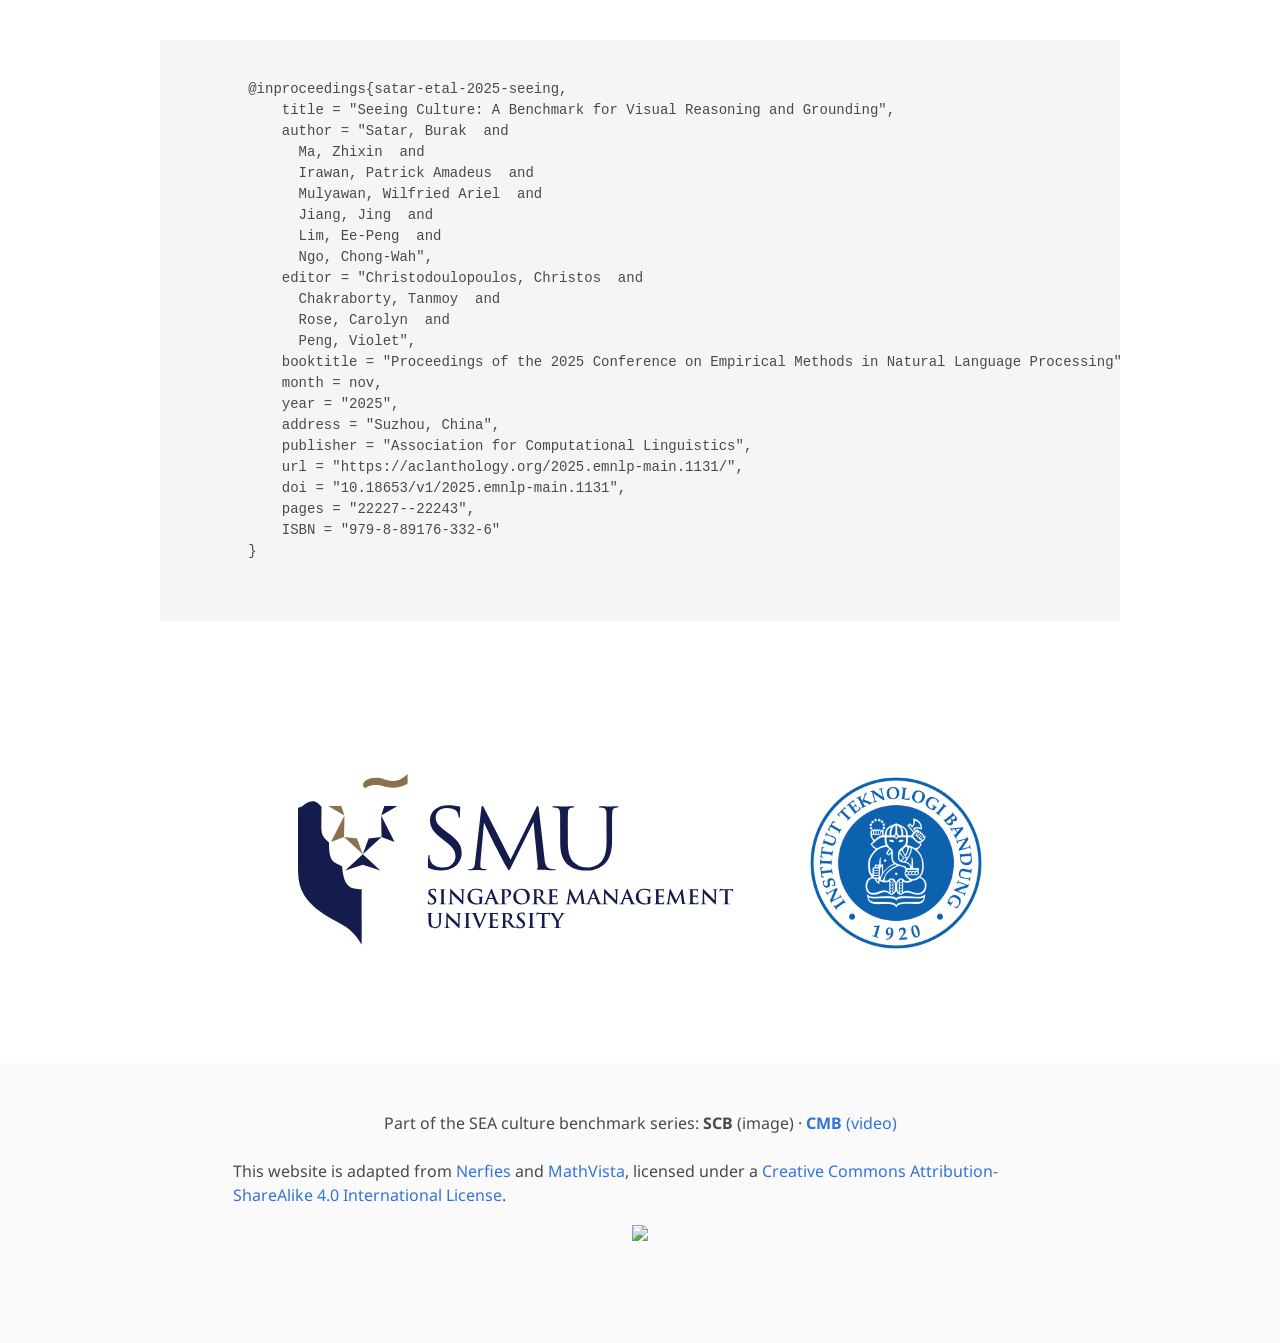
==== commit c21120e6: "Hands-on question, submission wording, favicon and social card, drop jQuery and unused CSS - Walkthr" ====
--- a/index.html
+++ b/index.html
@@ -12,12 +12,12 @@
   <meta property="og:title" content="Seeing Culture: A Benchmark for Visual Reasoning and Grounding">
   <meta property="og:description" content="EMNLP 2025 benchmark: VLMs answer culturally grounded questions about Southeast Asia, then segment the artifact as visual evidence. Leaderboard, dataset, and explorer.">
   <meta property="og:url" content="https://seeingculture-benchmark.github.io/">
-  <meta property="og:image" content="https://seeingculture-benchmark.github.io/static/images/og-teaser.jpg">
+  <meta property="og:image" content="https://seeingculture-benchmark.github.io/static/images/og-card.jpg">
   <meta property="og:type" content="website">
   <meta name="twitter:card" content="summary_large_image">
   <meta name="twitter:title" content="Seeing Culture: A Benchmark for Visual Reasoning and Grounding">
   <meta name="twitter:description" content="EMNLP 2025 benchmark: VLMs answer culturally grounded questions about Southeast Asia, then segment the artifact as visual evidence.">
-  <meta name="twitter:image" content="https://seeingculture-benchmark.github.io/static/images/og-teaser.jpg">
+  <meta name="twitter:image" content="https://seeingculture-benchmark.github.io/static/images/og-card.jpg">
   <script type="application/ld+json">
   {
     "@context": "https://schema.org",
@@ -47,23 +47,19 @@
   }
   </script>
 
-  <link rel="icon" href="./static/images/logo-sea-white.png">
+  <link rel="icon" href="./static/images/favicon.png">
 
   <link href="https://fonts.googleapis.com/css?family=Google+Sans|Noto+Sans|Castoro" rel="stylesheet">
 
   <link rel="stylesheet" href="./static/css/bulma.min.css">
-  <link rel="stylesheet" href="./static/css/bulma-carousel.min.css">
-  <link rel="stylesheet" href="./static/css/bulma-slider.min.css">
-  <link rel="stylesheet" href="./static/css/fontawesome.all.min.css">
   <link rel="stylesheet" href="https://cdn.jsdelivr.net/gh/jpswalsh/academicons@1/css/academicons.min.css">
   <link rel="stylesheet" href="./static/css/index.css">
   <link rel="stylesheet" href="./static/css/leaderboard.css">
+  <link rel="stylesheet" href="./static/css/scb.css?v=1">
 
   <script type="text/javascript" src="static/js/sort-table.js" defer></script>
 
-  <script src="https://ajax.googleapis.com/ajax/libs/jquery/3.5.1/jquery.min.js"></script>
   <script defer src="./static/js/fontawesome.all.min.js"></script>
-  <script src="./static/js/explorer-index.js"></script>
   <script src="./data/leaderboard.js" defer></script>
 </head>
 <body>
@@ -83,6 +79,7 @@
   <div class="navbar-menu">
     <div class="navbar-start" style="flex-grow: 1; justify-content: center;">
       <a class="navbar-item" href="#what-is">Benchmark</a>
+      <a class="navbar-item" href="#walkthrough">Walkthrough</a>
       <a class="navbar-item" href="#dataset">Dataset</a>
       <a class="navbar-item" href="#leaderboard">Leaderboard</a>
       <a class="navbar-item" href="visualizer/explore.html">Explorer</a>
@@ -240,6 +237,50 @@
   </div>
 </section>
 
+<section class="section" id="walkthrough">
+  <div class="container">
+      <div class="columns is-centered has-text-centered">
+        <div class="column is-four-fifths" style="width: 100%;">
+          <h2 class="title is-3">The Two-Stage Task, Hands On</h2>
+          <div class="content has-text-justified">
+            <p class="has-text-centered">
+              A published example, Figure 9 of the paper. It is a <b>Type 1</b> question: all four options are Indonesian wedding artifacts, the arrangement the models find hardest. Pick an image to reveal the answer.
+            </p>
+            <div class="walkthrough">
+              <p class="wt-stage"><b>Stage 1</b>&nbsp;Multiple-choice VQA with visual options</p>
+              <div class="wt-question">Which image indicates the traditional Indonesian wedding artifact that is associated with the symbol of a new life beginning permitted by ancestors?</div>
+              <div class="wt-grid" id="wt-options">
+                <button class="wt-tile" data-ok="0" data-letter="A"><span class="tile-label"><b>A</b></span><span class="tile-media"><img src="static/images/wt_a.webp" alt="Option A: a wedding couple among guests" loading="lazy"></span></button>
+                <button class="wt-tile" data-ok="0" data-letter="B"><span class="tile-label"><b>B</b></span><span class="tile-media"><img src="static/images/wt_b.webp" alt="Option B: a street with decorated poles" loading="lazy"></span></button>
+                <button class="wt-tile" data-ok="1" data-letter="C"><span class="tile-label"><b>C</b></span><span class="tile-media"><img src="static/images/wt_c.webp" alt="Option C: a framed painting being handed over at a ceremony" loading="lazy"></span></button>
+                <button class="wt-tile" data-ok="0" data-letter="D"><span class="tile-label"><b>D</b></span><span class="tile-media"><img src="static/images/wt_d.webp" alt="Option D: a bride with a bouquet" loading="lazy"></span></button>
+              </div>
+              <p class="wt-hint">The model sees the four images without letters or labels; the distractors come from the same country and category. Click an image to answer.</p>
+
+              <div class="wt-stage2" id="wt-stage2" hidden>
+                <p class="wt-stage"><b>Stage 2</b>&nbsp;Visual grounding on the correctly chosen image</p>
+                <p class="wt-verdict" id="wt-verdict"></p>
+                <div class="wt-mask-row">
+                  <figure>
+                    <img src="static/images/wt_c.webp" alt="The correct option, a lukisan pengantin, as the model receives it" loading="lazy">
+                    <figcaption>The model receives the chosen image with the same question and must return a box or segment of the artifact.</figcaption>
+                  </figure>
+                  <figure>
+                    <img src="static/images/wt_c_mask.webp" alt="The same image with the human-drawn mask of the artifact in red" loading="lazy">
+                    <figcaption>The human-drawn mask (red); the model's region is scored by IoU against it.</figcaption>
+                  </figure>
+                </div>
+              </div>
+            </div>
+            <p class="wt-source-note">
+              Images are collected from the internet and remain with their owners: <a href="https://blog.tigadaracatering.id/wp-content/uploads/2020/04/WhatsApp-Image-2020-04-15-at-12.31.35.jpeg">A</a>, <a href="https://www.weddingku.com/blog/filosofi-janur-kuning-dalam-pernikahan-dan-tampilannya-yang-semakin-m">B (reference article)</a>, <a href="https://image.indonetwork.co.id/products/thumbs/500x500/2009/11/11/5f8bd8eded7e32fdecb288c6ef4bf28f.jpg">C</a>, <a href="https://id-test-11.slatic.net/p/527674c5c5f5d20a64fa8f3c45b15cb1.jpg">D</a>.
+            </p>
+          </div>
+        </div>
+      </div>
+  </div>
+</section>
+
 <section class="section">
   <div class="container">
       <div class="columns is-centered has-text-centered">
@@ -360,9 +401,8 @@
           <h2 class="title is-3" id="submit">Evaluate on Seeing Culture</h2>
           <div class="content has-text-justified">
             <p>
-              Think your model understands culture? Prove it. Run the two-stage evaluation with the
-              <a href="https://github.com/buraksatar/seeingculture">official code</a> and the
-              <a href="https://huggingface.co/datasets/Multimedia-SMU/seeingculture-benchmark">dataset</a>, then submit your results and we will add them to the leaderboard:
+              Think your model understands culture? Prove it. Develop on the public dev split of the
+              <a href="https://huggingface.co/datasets/Multimedia-SMU/seeingculture-benchmark">dataset</a>, email us for evaluation access (images and scoring), run the two-stage evaluation, then submit your results and we will add them to the leaderboard:
             </p>
             <ul>
               <li><b>Email:</b> send your result JSON to <a href="mailto:buraks@smu.edu.sg">buraks@smu.edu.sg</a>, or</li>
@@ -405,7 +445,7 @@
             </ul>
             <h3 class="title is-4">What's next</h3>
             <p>
-              We are exploring broader country and category coverage, richer distractor types, and video-based cultural reasoning.
+              The video-based successor, the <a href="https://culturalmoment-benchmark.github.io/">Cultural Moment Benchmark</a>, is out, and a shared task built on both benchmarks is in preparation for a workshop at ACL 2027. We are also exploring broader country and category coverage and richer distractor types.
               If you want to collaborate on culturally-aware multimodal AI or extend the benchmark to new regions,
               <a href="https://buraksatar.github.io/meeting/">book a chat</a> or email <a href="mailto:buraks@smu.edu.sg">buraks@smu.edu.sg</a>.
             </p>
@@ -423,7 +463,7 @@
 
 <section class="hero is-light is-small">
   <div class="hero-body has-text-centered">
-    <h1 class="title is-1 mathvista_other" id="citation"><span class="mathvista" style="vertical-align: middle">Citation</span></h1>
+    <h2 class="title is-2" id="citation">Citation</h2>
   </div>
 </section>
 
@@ -502,6 +542,34 @@
 
 <script>
 document.addEventListener("DOMContentLoaded", function() {
+  var burger = document.querySelector(".navbar-burger");
+  var menu = document.querySelector(".navbar-menu");
+  if (burger && menu) {
+    burger.addEventListener("click", function() {
+      burger.classList.toggle("is-active");
+      menu.classList.toggle("is-active");
+      burger.setAttribute("aria-expanded", menu.classList.contains("is-active") ? "true" : "false");
+    });
+  }
+  // walkthrough: reveal the answer, then show stage 2
+  var box = document.getElementById("wt-options");
+  if (box) {
+    box.addEventListener("click", function(ev) {
+      var btn = ev.target.closest("[data-ok]");
+      if (!btn || box.classList.contains("wt-revealed")) { return; }
+      box.classList.add("wt-revealed");
+      box.querySelectorAll("[data-ok]").forEach(function(b) {
+        b.classList.add(b.getAttribute("data-ok") === "1" ? "is-correct" : "is-wrong");
+      });
+      var right = btn.getAttribute("data-ok") === "1";
+      var verdict = document.getElementById("wt-verdict");
+      verdict.textContent = right
+        ? "Correct: C, a lukisan pengantin, the wedding painting. The item now moves to stage 2."
+        : "You picked " + btn.getAttribute("data-letter") + "; the answer is C, a lukisan pengantin, the wedding painting. In the benchmark a wrong pick ends the item, since stage 2 runs only after a correct stage 1. Shown here anyway.";
+      verdict.className = "wt-verdict " + (right ? "is-right" : "is-wrong");
+      document.getElementById("wt-stage2").hidden = false;
+    });
+  }
   if (typeof scb_leaderboard === "undefined") { return; }
   var rows = scb_leaderboard.slice().sort(function(a, b) { return b.acc - a.acc; });
   var medals = ["\uD83E\uDD47", "\uD83E\uDD48", "\uD83E\uDD49"];
--- a/static/css/scb.css
+++ b/static/css/scb.css
@@ -0,0 +1,84 @@
+/* SCB-specific styles, layered on the shared Nerfies/MathVista template. */
+:root {
+  --scb-navy: #24427c;
+  --scb-green: #2e7d4f;
+  --scb-red: #b3261e;
+  --scb-line: #dbdfe6;
+  --scb-soft: #f4f6fa;
+}
+
+/* two-stage walkthrough */
+.walkthrough {
+  border: 1px solid var(--scb-line);
+  border-radius: 10px;
+  padding: 1.25rem 1.25rem 1.5rem;
+  background: #fff;
+}
+.wt-stage {
+  text-align: center;
+  font-size: 1.05rem;
+  color: var(--scb-navy);
+  margin-bottom: 0.6rem;
+}
+.wt-question {
+  border: 1px solid var(--scb-line);
+  border-radius: 8px;
+  background: var(--scb-soft);
+  padding: 0.8rem 1rem;
+  margin: 0 auto 0.9rem;
+  max-width: 720px;
+  text-align: center;
+  font-weight: 600;
+}
+.wt-grid {
+  display: grid;
+  grid-template-columns: 1fr 1fr;
+  gap: 0.75rem;
+  max-width: 720px;
+  margin: 0 auto;
+}
+@media (max-width: 560px) { .wt-grid { grid-template-columns: 1fr; } }
+.wt-tile {
+  border: 1.5px solid var(--scb-line);
+  border-radius: 8px;
+  overflow: hidden;
+  cursor: pointer;
+  background: #fff;
+  padding: 0;
+  width: 100%;
+  text-align: left;
+  font: inherit;
+  transition: border-color 120ms ease;
+}
+.wt-tile:hover { border-color: var(--scb-navy); }
+.wt-tile .tile-label {
+  display: block;
+  padding: 0.3rem 0.7rem;
+  font-size: 0.92rem;
+  border-bottom: 1px solid var(--scb-line);
+  background: var(--scb-soft);
+}
+.wt-tile .tile-media { display: block; aspect-ratio: 4 / 3; background: #eef0f4; }
+.wt-tile .tile-media img { display: block; width: 100%; height: 100%; object-fit: cover; }
+.wt-revealed .wt-tile { cursor: default; }
+.wt-revealed .wt-tile.is-correct { border-color: var(--scb-green); }
+.wt-revealed .wt-tile.is-correct .tile-label { background: #eef7f1; font-weight: 700; }
+.wt-revealed .wt-tile.is-wrong { opacity: 0.5; }
+.wt-hint { text-align: center; font-size: 0.85rem; color: #6a6f7a; margin-top: 0.75rem; }
+
+.wt-stage2 { border-top: 1px solid var(--scb-line); margin-top: 1.4rem; padding-top: 1.2rem; }
+.wt-verdict { text-align: center; margin-bottom: 0.9rem; }
+.wt-verdict.is-right { color: var(--scb-green); font-weight: 600; }
+.wt-verdict.is-wrong { color: var(--scb-red); }
+.wt-mask-row {
+  display: grid;
+  grid-template-columns: 1fr 1fr;
+  gap: 1rem;
+  max-width: 720px;
+  margin: 0 auto;
+}
+@media (max-width: 560px) { .wt-mask-row { grid-template-columns: 1fr; } }
+.wt-mask-row figure { margin: 0; }
+.wt-mask-row img { display: block; width: 100%; border-radius: 6px; border: 1px solid var(--scb-line); }
+.wt-mask-row figcaption { font-size: 0.85rem; color: #4a4f58; margin-top: 0.45rem; text-align: center; }
+.wt-source-note { font-size: 0.8rem; color: #6a6f7a; text-align: center; margin-top: 0.9rem; }
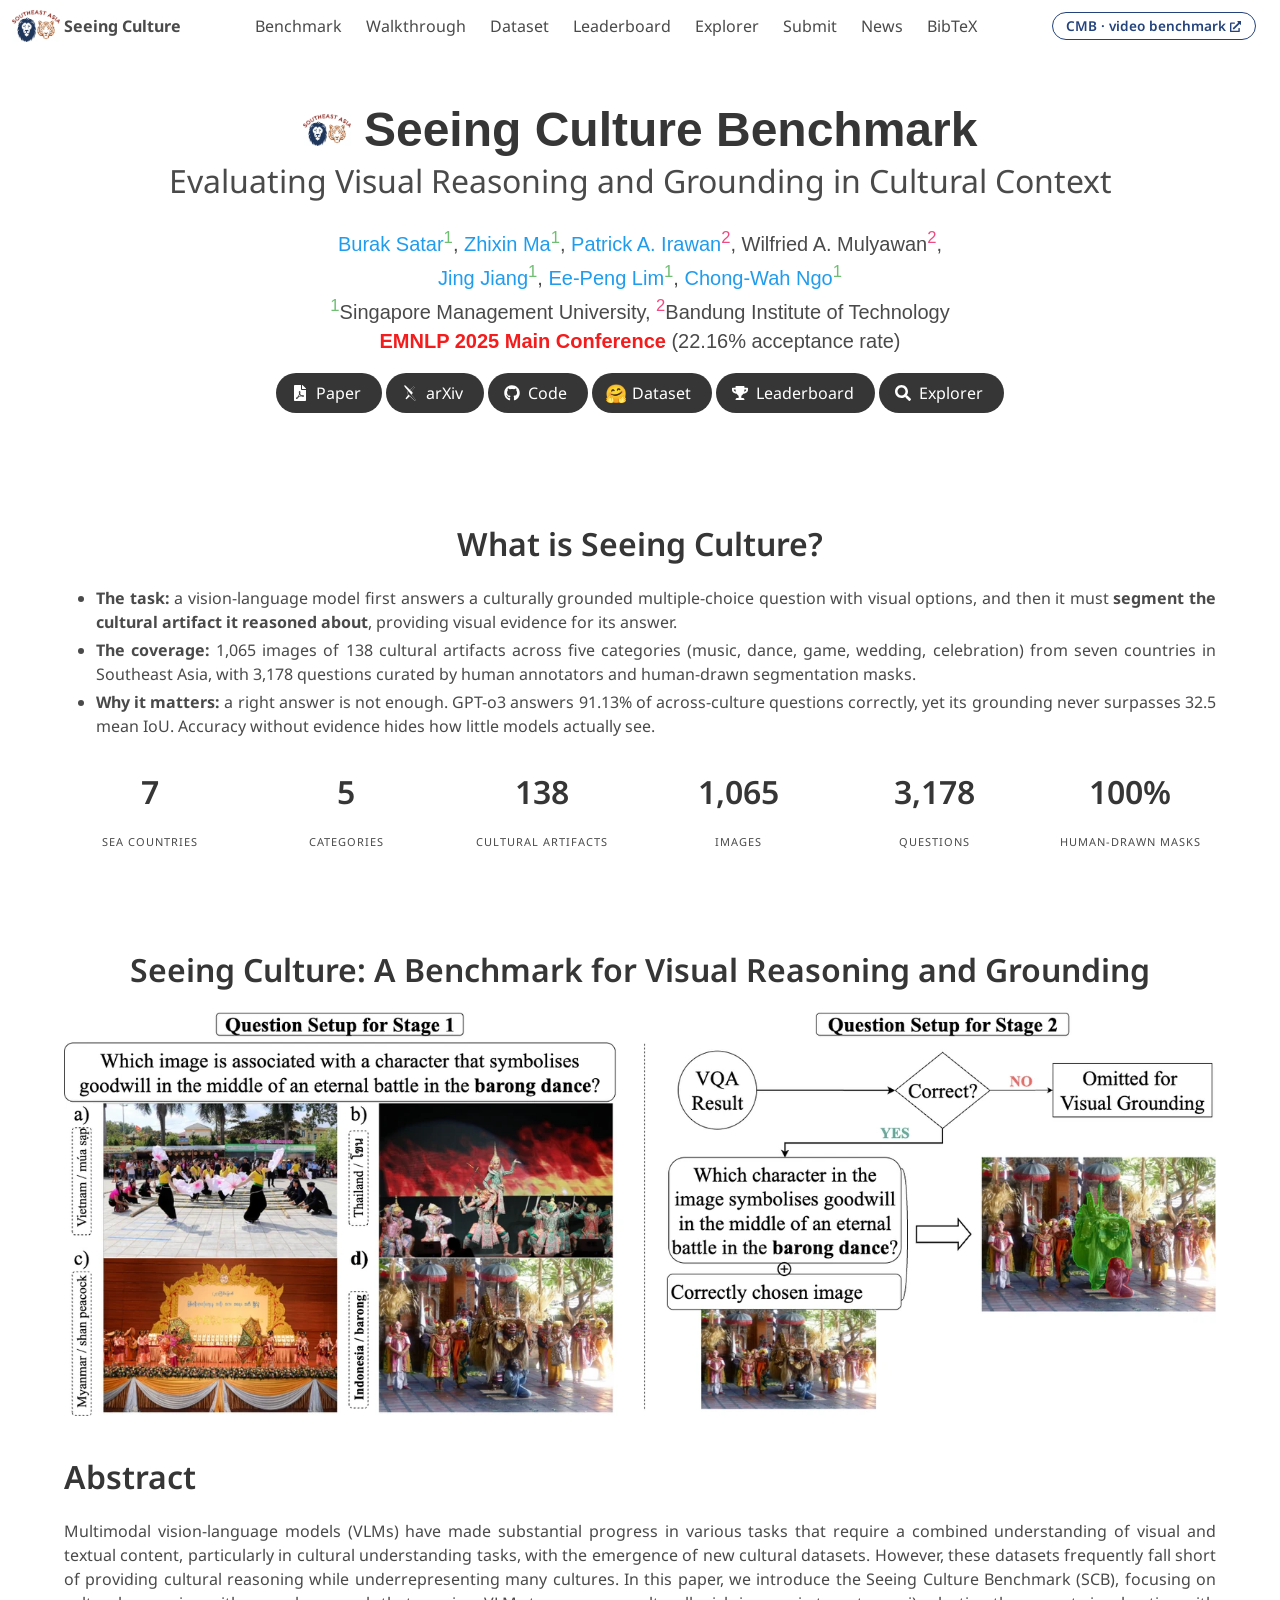
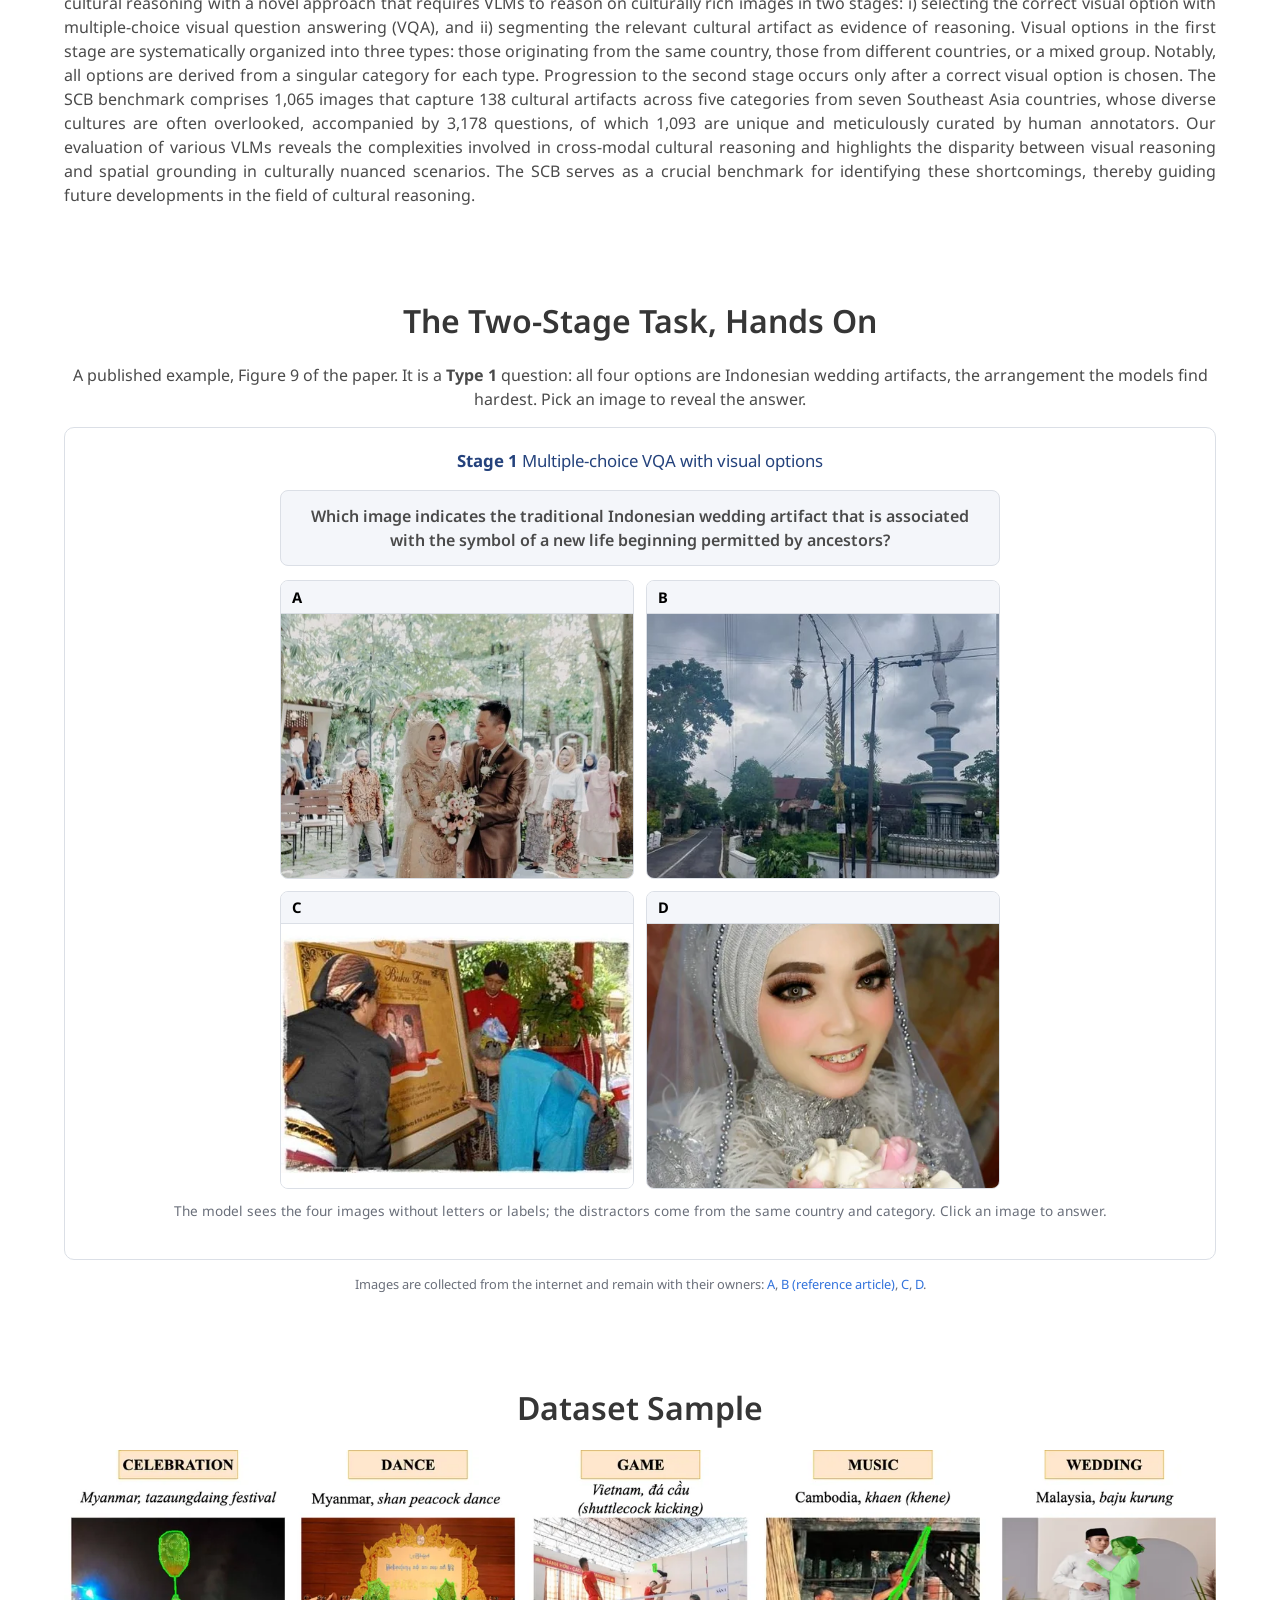
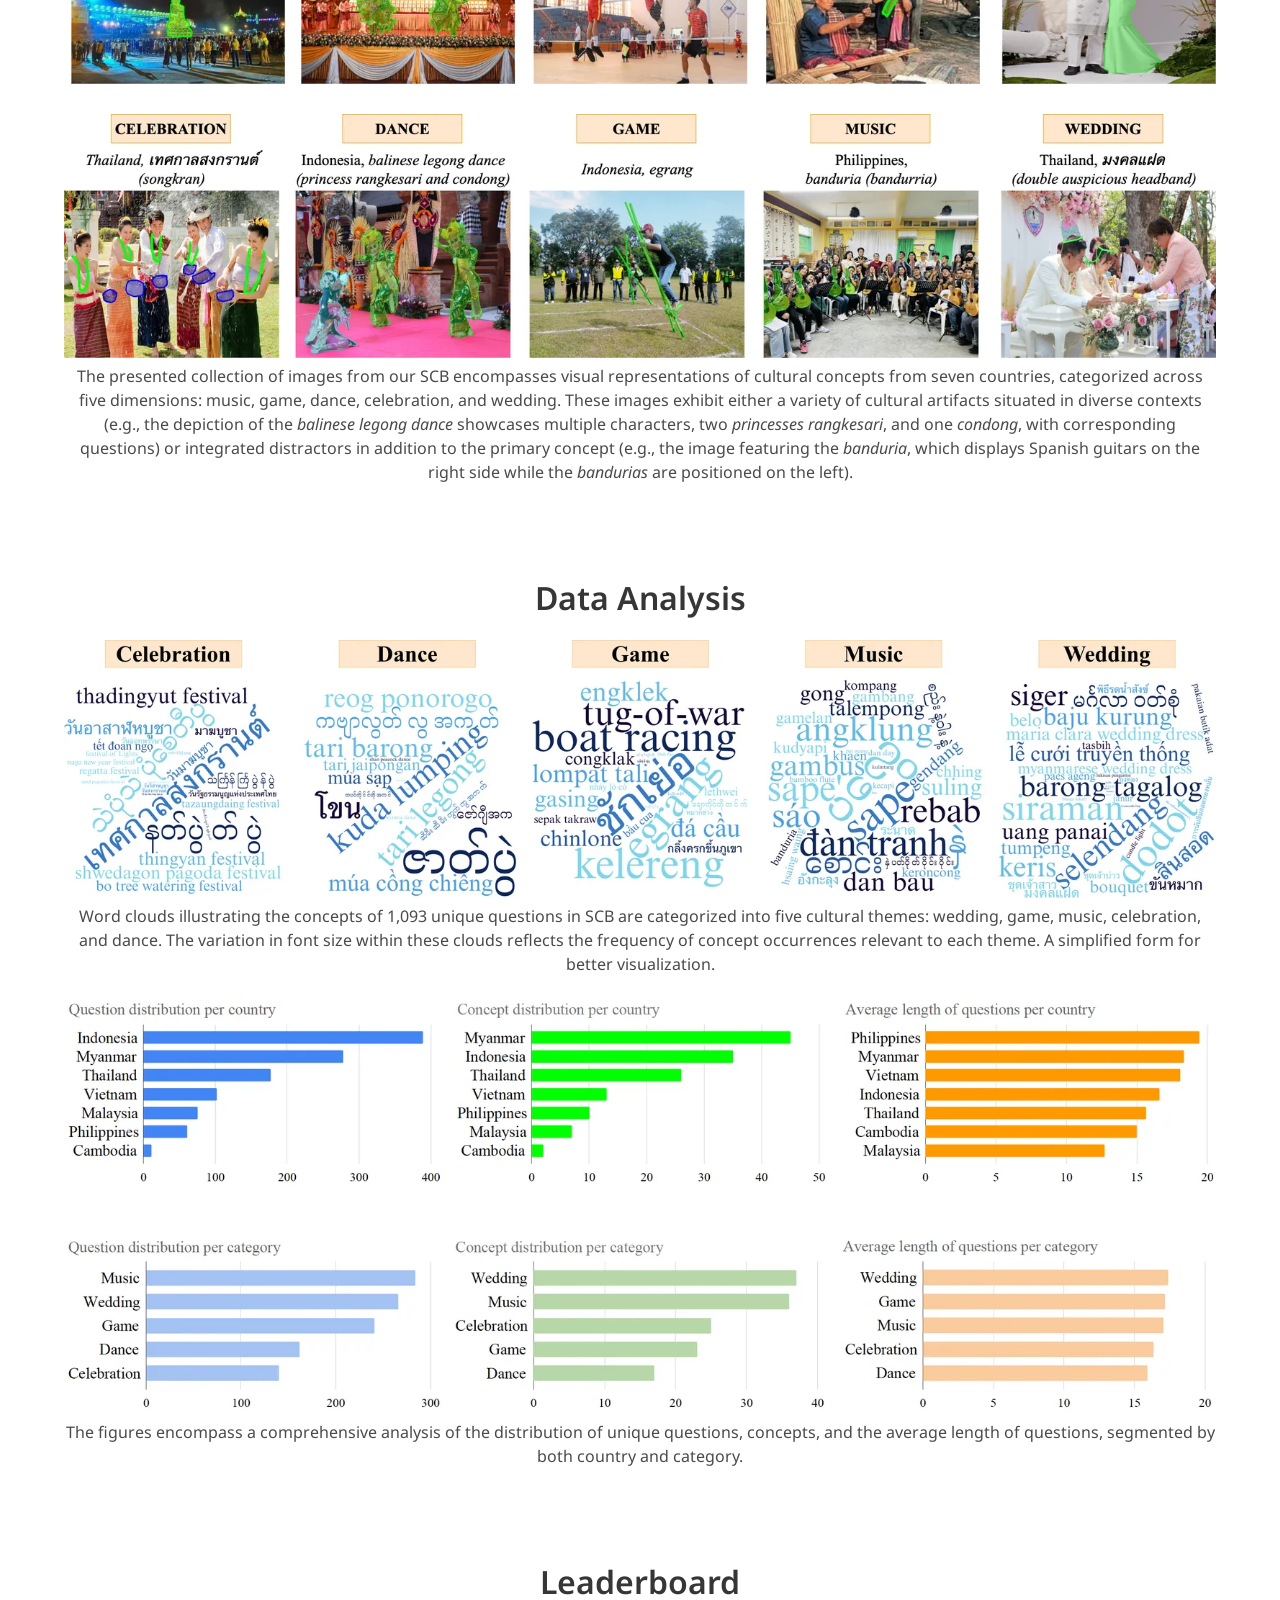
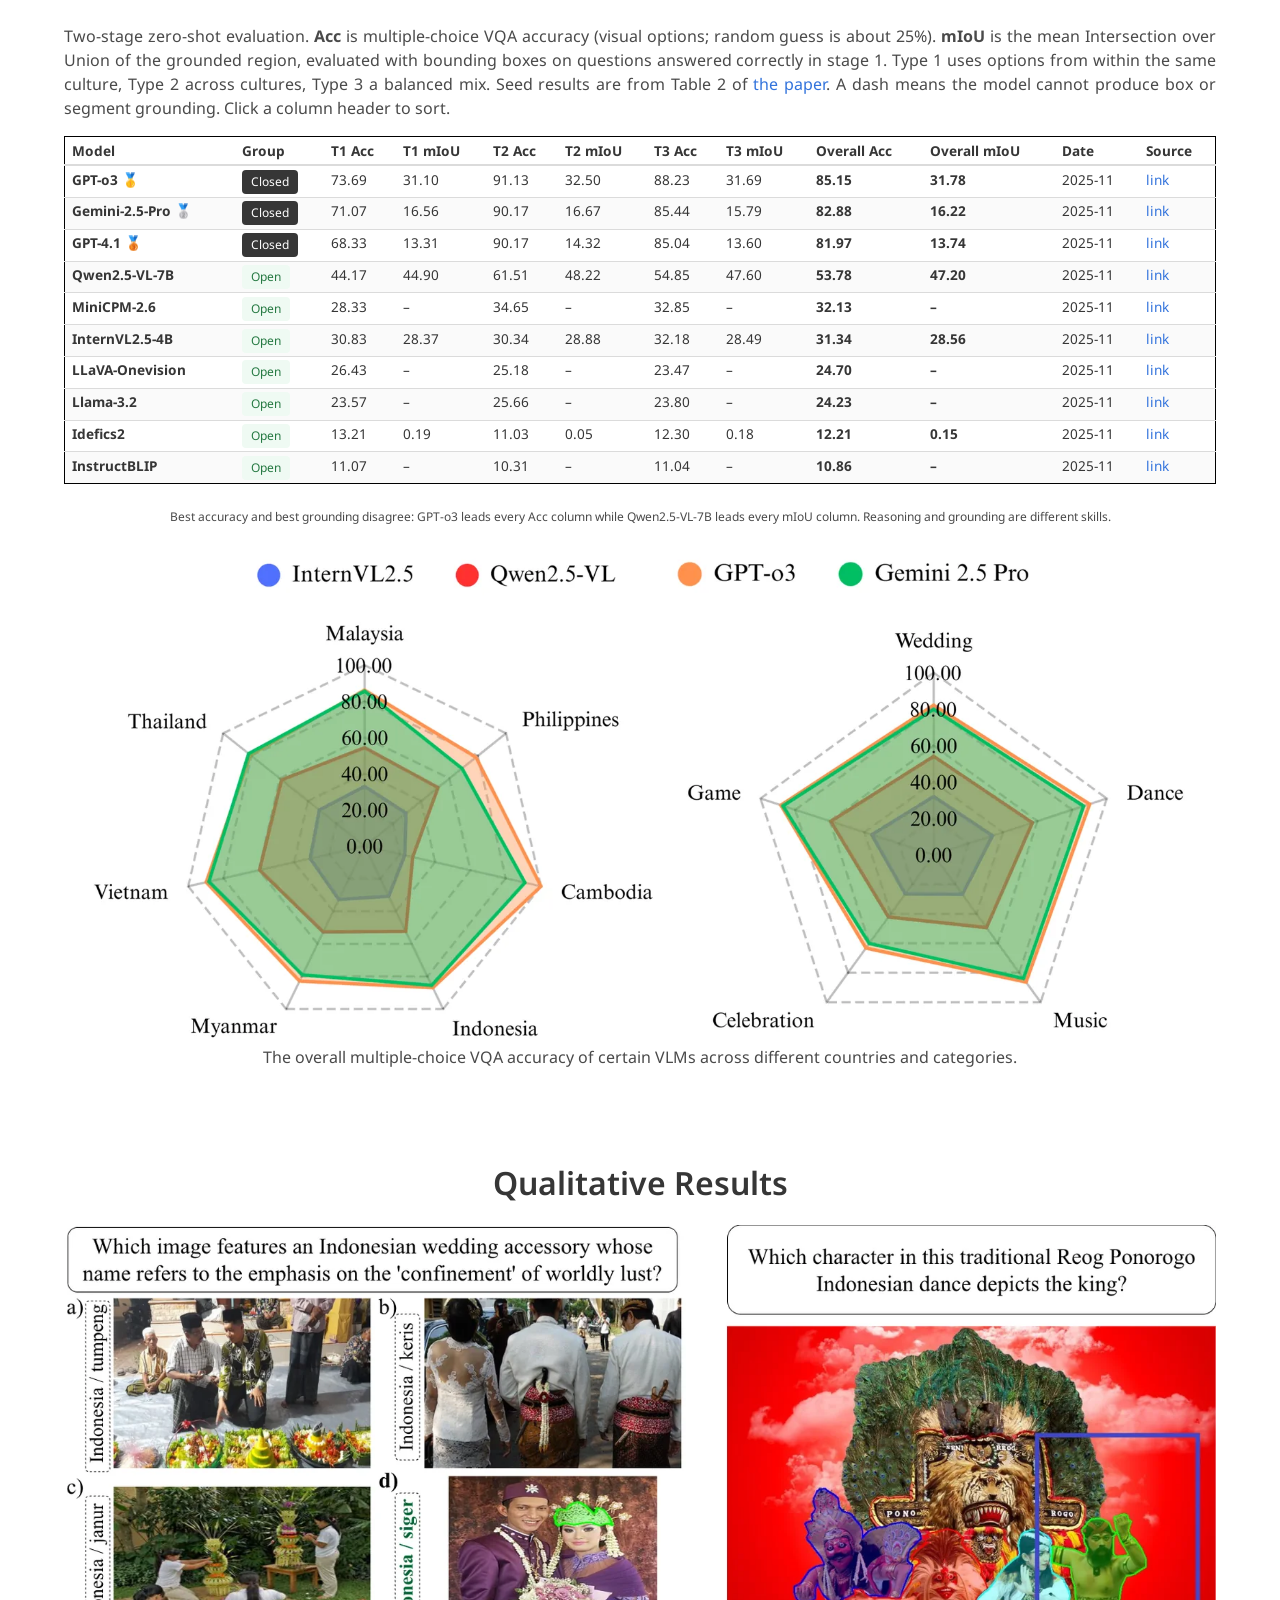
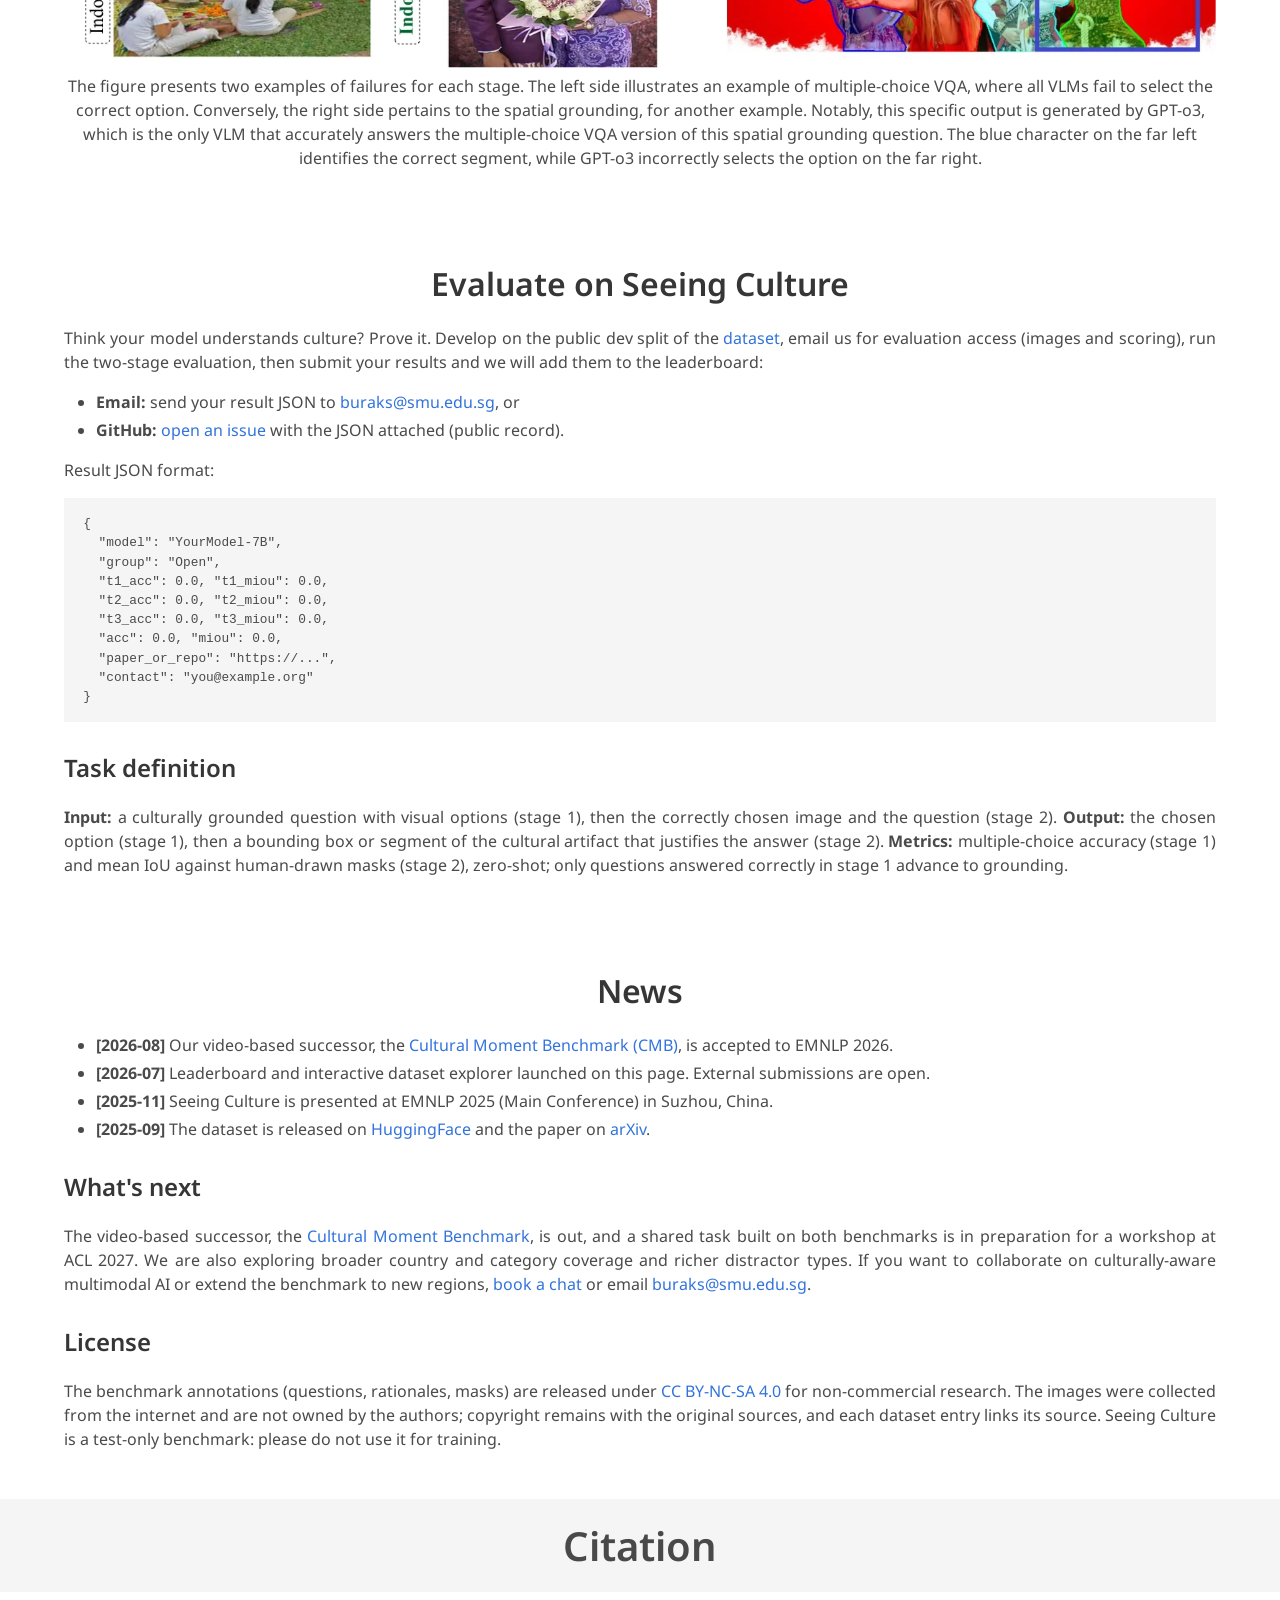
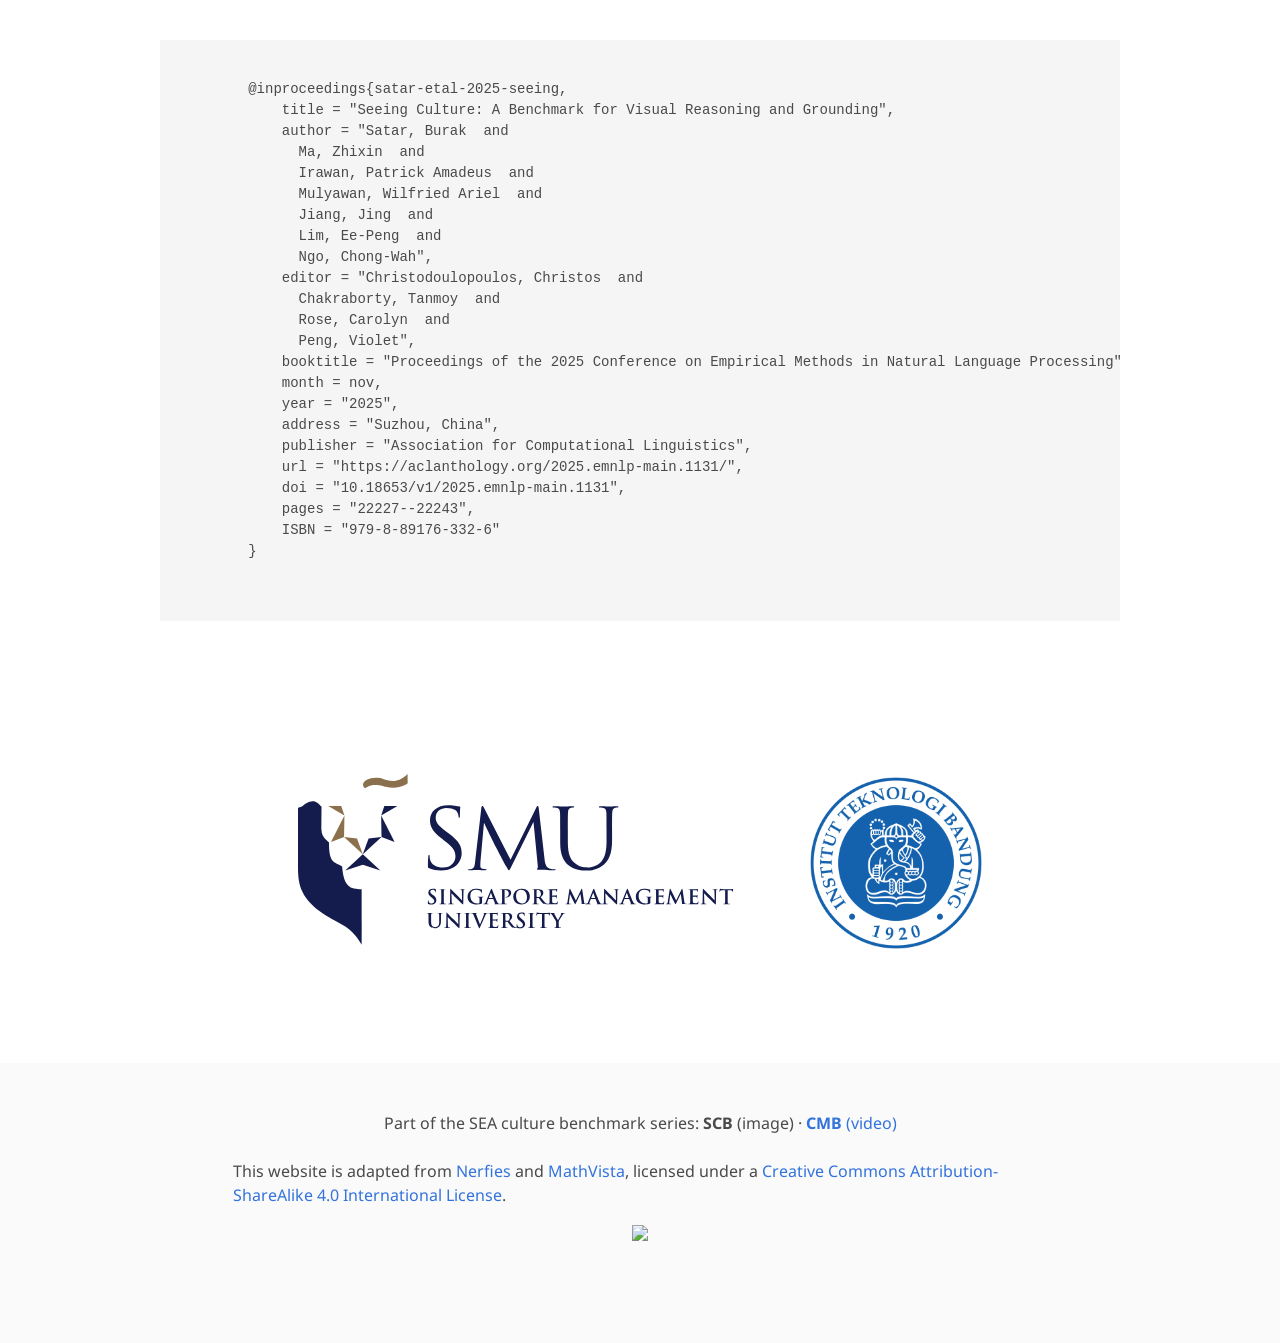
==== commit 32458c50: "CC BY-SA 4.0 LICENSE, inline SVG icons, WebP teaser and logos, trimmed fonts query, noun-form wordin" ====
--- a/index.html
+++ b/index.html
@@ -3,7 +3,7 @@
 <head>
   <meta charset="utf-8">
   <meta name="description"
-        content="Seeing Culture Benchmark (EMNLP 2025): 1,065 images, 138 cultural artifacts from 7 Southeast Asian countries. VLMs must answer culturally grounded questions, then segment the artifact as evidence. Leaderboard and dataset explorer.">
+        content="Seeing Culture Benchmark (EMNLP 2025): 1,065 images, 138 cultural artifacts from 7 countries in Southeast Asia. VLMs must answer culturally grounded questions, then segment the artifact as evidence. Leaderboard and dataset explorer.">
   <meta name="keywords" content="Seeing Culture, Visual Reasoning, Grounding, Cultural Benchmark, Southeast Asia, VLM, EMNLP 2025">
   <meta name="viewport" content="width=device-width, initial-scale=1">
   <title> Seeing Culture: A Benchmark for Visual Reasoning and Grounding</title>
@@ -24,7 +24,7 @@
     "@type": "Dataset",
     "name": "Seeing Culture Benchmark",
     "alternateName": "SCB",
-    "description": "A benchmark for visual reasoning and grounding in cultural context: 1,065 images of 138 cultural artifacts across five categories from seven Southeast Asian countries, with 3,178 multiple-choice questions and human-drawn segmentation masks. Models must first answer a culturally grounded question, then segment the relevant artifact as evidence of reasoning. Published at EMNLP 2025.",
+    "description": "A benchmark for visual reasoning and grounding in cultural context: 1,065 images of 138 cultural artifacts across five categories from seven countries in Southeast Asia, with 3,178 multiple-choice questions and human-drawn segmentation masks. Models must first answer a culturally grounded question, then segment the relevant artifact as evidence of reasoning. Published at EMNLP 2025.",
     "url": "https://seeingculture-benchmark.github.io/",
     "sameAs": [
       "https://huggingface.co/datasets/Multimedia-SMU/seeingculture-benchmark",
@@ -49,25 +49,32 @@
 
   <link rel="icon" href="./static/images/favicon.png">
 
-  <link href="https://fonts.googleapis.com/css?family=Google+Sans|Noto+Sans|Castoro" rel="stylesheet">
+  <link href="https://fonts.googleapis.com/css?family=Noto+Sans|Castoro" rel="stylesheet">
 
   <link rel="stylesheet" href="./static/css/bulma.min.css">
-  <link rel="stylesheet" href="https://cdn.jsdelivr.net/gh/jpswalsh/academicons@1/css/academicons.min.css">
   <link rel="stylesheet" href="./static/css/index.css">
   <link rel="stylesheet" href="./static/css/leaderboard.css">
-  <link rel="stylesheet" href="./static/css/scb.css?v=1">
+  <link rel="stylesheet" href="./static/css/scb.css?v=2">
 
   <script type="text/javascript" src="static/js/sort-table.js" defer></script>
 
-  <script defer src="./static/js/fontawesome.all.min.js"></script>
   <script src="./data/leaderboard.js" defer></script>
 </head>
 <body>
+<!-- Inline icon sprite. Icons from Font Awesome Free 5.15.1 (CC BY 4.0, https://fontawesome.com/license/free); arXiv glyph from Academicons 1.9.5 (SIL OFL 1.1, https://jpswalsh.github.io/academicons/). -->
+<svg xmlns="http://www.w3.org/2000/svg" width="0" height="0" style="position:absolute" aria-hidden="true" focusable="false">
+  <symbol id="i-arxiv" viewBox="0 0 448 512"><g transform="matrix(1.5499998,0,0,-1.5499998,-123.19936,553.59966)"><path d="m 119.65,351.996 c -5.84961,0.13477 -11.1943,-3.29883 -13.502,-8.67578 -2.19629,-5.27051 -0.61914,-8.9668 4.19727,-15.8652 7.05469,-10.3799 78.8242,-96.5625 78.8242,-96.5625 l -15.8828,-14.8633 c -13.3809,-13.3779 -13.9561,-31.333 -1.50977,-43.7754 l 18.4922,-17.6133 -51.5977,-63.377 c -4.00586,-4.26758 -6.48535,-11.7559 -4.24805,-17.1309 2.27832,-5.53613 7.69727,-9.12891 13.6836,-9.07031 3.83398,0.0957 7.43262,1.87402 9.83789,4.86133 l 61.3691,57.0566 94.5762,-90.0703 c 3.19434,-3.08398 7.44336,-4.83984 11.8828,-4.91016 1.60449,0.0039 3.19824,0.245117 4.73242,0.714844 5.7793,1.80566 10.249,6.41797 11.8711,12.252 1.2998,5.47363 -0.27637,11.2334 -4.18164,15.2832 l -83.0859,100.011996 14.8789,13.834 c 11.0957,10.0029 11.1543,27.3906 0.12695,37.4688 l -16.2949,15.6309 56.2559,66.4434 0.0742,0.0859 0.0664,0.0899 c 5.02734,6.53125 7.43164,11.5615 4.83984,17.9395 -3.13379,5.96875 -8.69727,10.29 -15.2559,11.8516 -0.67676,0.0908 -1.35938,0.13574 -2.04297,0.13671 l -0.004,-0.0117 c -4.42871,-0.27051 -8.61035,-2.13086 -11.7754,-5.24023 l -0.13086,-0.10743 -0.12304,-0.11132 -65.207,-59.127 -89.8965,86.2402 c 0,0 -5.33398,6.47754 -10.9707,6.61133 z m 178.104,-33.041 c 0.47852,-0.002 0.95703,-0.0332 1.43164,-0.0957 4.84277,-1.33301 8.95605,-4.54004 11.4316,-8.91016 1.44922,-3.5625 1.00293,-6.45703 -4.19727,-13.2148 l -56.0586,-66.2188 -26.375,25.3027 64.9551,58.9062 c 2.33887,2.41504 5.46484,3.91113 8.8125,4.2168 v 0.0137 z M 192.436,227.402 334.446,57.244 c 2.78711,-3.48926 4.5293,-6.97949 3.3418,-10.9121 -1.16113,-4.30273 -4.43457,-7.71777 -8.68555,-9.05664 -1.08105,-0.333984 -2.20508,-0.503906 -3.33594,-0.505859 -3.20801,0.07617 -6.26953,1.35645 -8.57617,3.58789 l -142.033,135.284999 c -11.1719,11.1719 -9.48242,26.0195 1.39258,36.8945 z"/></g></symbol>
+  <symbol id="i-external" viewBox="0 0 512 512"><path d="M432,320H400a16,16,0,0,0-16,16V448H64V128H208a16,16,0,0,0,16-16V80a16,16,0,0,0-16-16H48A48,48,0,0,0,0,112V464a48,48,0,0,0,48,48H400a48,48,0,0,0,48-48V336A16,16,0,0,0,432,320ZM488,0h-128c-21.37,0-32.05,25.91-17,41l35.73,35.73L135,320.37a24,24,0,0,0,0,34L157.67,377a24,24,0,0,0,34,0L435.28,133.32,471,169c15,15,41,4.5,41-17V24A24,24,0,0,0,488,0Z"/></symbol>
+  <symbol id="i-github" viewBox="0 0 496 512"><path d="M165.9 397.4c0 2-2.3 3.6-5.2 3.6-3.3.3-5.6-1.3-5.6-3.6 0-2 2.3-3.6 5.2-3.6 3-.3 5.6 1.3 5.6 3.6zm-31.1-4.5c-.7 2 1.3 4.3 4.3 4.9 2.6 1 5.6 0 6.2-2s-1.3-4.3-4.3-5.2c-2.6-.7-5.5.3-6.2 2.3zm44.2-1.7c-2.9.7-4.9 2.6-4.6 4.9.3 2 2.9 3.3 5.9 2.6 2.9-.7 4.9-2.6 4.6-4.6-.3-1.9-3-3.2-5.9-2.9zM244.8 8C106.1 8 0 113.3 0 252c0 110.9 69.8 205.8 169.5 239.2 12.8 2.3 17.3-5.6 17.3-12.1 0-6.2-.3-40.4-.3-61.4 0 0-70 15-84.7-29.8 0 0-11.4-29.1-27.8-36.6 0 0-22.9-15.7 1.6-15.4 0 0 24.9 2 38.6 25.8 21.9 38.6 58.6 27.5 72.9 20.9 2.3-16 8.8-27.1 16-33.7-55.9-6.2-112.3-14.3-112.3-110.5 0-27.5 7.6-41.3 23.6-58.9-2.6-6.5-11.1-33.3 2.6-67.9 20.9-6.5 69 27 69 27 20-5.6 41.5-8.5 62.8-8.5s42.8 2.9 62.8 8.5c0 0 48.1-33.6 69-27 13.7 34.7 5.2 61.4 2.6 67.9 16 17.7 25.8 31.5 25.8 58.9 0 96.5-58.9 104.2-114.8 110.5 9.2 7.9 17 22.9 17 46.4 0 33.7-.3 75.4-.3 83.6 0 6.5 4.6 14.4 17.3 12.1C428.2 457.8 496 362.9 496 252 496 113.3 383.5 8 244.8 8zM97.2 352.9c-1.3 1-1 3.3.7 5.2 1.6 1.6 3.9 2.3 5.2 1 1.3-1 1-3.3-.7-5.2-1.6-1.6-3.9-2.3-5.2-1zm-10.8-8.1c-.7 1.3.3 2.9 2.3 3.9 1.6 1 3.6.7 4.3-.7.7-1.3-.3-2.9-2.3-3.9-2-.6-3.6-.3-4.3.7zm32.4 35.6c-1.6 1.3-1 4.3 1.3 6.2 2.3 2.3 5.2 2.6 6.5 1 1.3-1.3.7-4.3-1.3-6.2-2.2-2.3-5.2-2.6-6.5-1zm-11.4-14.7c-1.6 1-1.6 3.6 0 5.9 1.6 2.3 4.3 3.3 5.6 2.3 1.6-1.3 1.6-3.9 0-6.2-1.4-2.3-4-3.3-5.6-2z"/></symbol>
+  <symbol id="i-pdf" viewBox="0 0 384 512"><path d="M181.9 256.1c-5-16-4.9-46.9-2-46.9 8.4 0 7.6 36.9 2 46.9zm-1.7 47.2c-7.7 20.2-17.3 43.3-28.4 62.7 18.3-7 39-17.2 62.9-21.9-12.7-9.6-24.9-23.4-34.5-40.8zM86.1 428.1c0 .8 13.2-5.4 34.9-40.2-6.7 6.3-29.1 24.5-34.9 40.2zM248 160h136v328c0 13.3-10.7 24-24 24H24c-13.3 0-24-10.7-24-24V24C0 10.7 10.7 0 24 0h200v136c0 13.2 10.8 24 24 24zm-8 171.8c-20-12.2-33.3-29-42.7-53.8 4.5-18.5 11.6-46.6 6.2-64.2-4.7-29.4-42.4-26.5-47.8-6.8-5 18.3-.4 44.1 8.1 77-11.6 27.6-28.7 64.6-40.8 85.8-.1 0-.1.1-.2.1-27.1 13.9-73.6 44.5-54.5 68 5.6 6.9 16 10 21.5 10 17.9 0 35.7-18 61.1-61.8 25.8-8.5 54.1-19.1 79-23.2 21.7 11.8 47.1 19.5 64 19.5 29.2 0 31.2-32 19.7-43.4-13.9-13.6-54.3-9.7-73.6-7.2zM377 105L279 7c-4.5-4.5-10.6-7-17-7h-6v128h128v-6.1c0-6.3-2.5-12.4-7-16.9zm-74.1 255.3c4.1-2.7-2.5-11.9-42.8-9 37.1 15.8 42.8 9 42.8 9z"/></symbol>
+  <symbol id="i-search" viewBox="0 0 512 512"><path d="M505 442.7L405.3 343c-4.5-4.5-10.6-7-17-7H372c27.6-35.3 44-79.7 44-128C416 93.1 322.9 0 208 0S0 93.1 0 208s93.1 208 208 208c48.3 0 92.7-16.4 128-44v16.3c0 6.4 2.5 12.5 7 17l99.7 99.7c9.4 9.4 24.6 9.4 33.9 0l28.3-28.3c9.4-9.4 9.4-24.6.1-34zM208 336c-70.7 0-128-57.2-128-128 0-70.7 57.2-128 128-128 70.7 0 128 57.2 128 128 0 70.7-57.2 128-128 128z"/></symbol>
+  <symbol id="i-trophy" viewBox="0 0 576 512"><path d="M552 64H448V24c0-13.3-10.7-24-24-24H152c-13.3 0-24 10.7-24 24v40H24C10.7 64 0 74.7 0 88v56c0 35.7 22.5 72.4 61.9 100.7 31.5 22.7 69.8 37.1 110 41.7C203.3 338.5 240 360 240 360v72h-48c-35.3 0-64 20.7-64 56v12c0 6.6 5.4 12 12 12h296c6.6 0 12-5.4 12-12v-12c0-35.3-28.7-56-64-56h-48v-72s36.7-21.5 68.1-73.6c40.3-4.6 78.6-19 110-41.7 39.3-28.3 61.9-65 61.9-100.7V88c0-13.3-10.7-24-24-24zM99.3 192.8C74.9 175.2 64 155.6 64 144v-16h64.2c1 32.6 5.8 61.2 12.8 86.2-15.1-5.2-29.2-12.4-41.7-21.4zM512 144c0 16.1-17.7 36.1-35.3 48.8-12.5 9-26.7 16.2-41.8 21.4 7-25 11.8-53.6 12.8-86.2H512v16z"/></symbol>
+</svg>
 
 <nav class="navbar" role="navigation" aria-label="main navigation">
   <div class="navbar-brand">
     <a class="navbar-item" href="./">
-      <img src="static/images/logo-sea-white.png" alt="Seeing Culture logo" style="max-height: 2rem;">
+      <img src="static/images/logo-sea-white.webp" alt="Seeing Culture logo" style="max-height: 2rem;">
       <b>&nbsp;Seeing Culture</b>
     </a>
     <a role="button" class="navbar-burger" aria-label="menu" aria-expanded="false">
@@ -89,7 +96,7 @@
     </div>
     <div class="navbar-end" style="align-items: center; padding-right: 0.75rem;">
       <a class="navbar-item" href="https://culturalmoment-benchmark.github.io/" title="Cultural Moment Benchmark, the video-based successor of SCB">
-        <span style="border: 1.5px solid #24427c; border-radius: 999px; padding: 0.15rem 0.85rem; font-size: 0.85rem; font-weight: 600; color: #24427c; white-space: nowrap;">CMB · video benchmark <i class="fas fa-external-link-alt" style="font-size:0.7rem;"></i></span>
+        <span style="border: 1.5px solid #24427c; border-radius: 999px; padding: 0.15rem 0.85rem; font-size: 0.85rem; font-weight: 600; color: #24427c; white-space: nowrap;">CMB · video benchmark <svg class="svg-icon" style="font-size:0.7rem;" aria-hidden="true" focusable="false"><use href="#i-external"></use></svg></span>
       </a>
     </div>
   </div>
@@ -102,7 +109,7 @@
       <div class="columns is-centered">
         <div class="column has-text-centered">
           <h1 class="title is-1 publication-title is-bold">
-            <img src="static/images/logo-sea-white.png" style="width:1em;vertical-align: middle" alt="Logo"/>
+            <img src="static/images/logo-sea-white.webp" style="width:1em;vertical-align: middle" alt="Logo"/>
             <span class="logo-sea-white" style="vertical-align: middle">Seeing Culture Benchmark</span>
             </h1>
               <h2 class="subtitle is-3 publication-subtitle">
@@ -144,14 +151,14 @@
             <span class="link-block">
               <a href="https://aclanthology.org/2025.emnlp-main.1131/"
                 class="external-link button is-normal is-rounded is-dark">
-                <span class="icon"><i class="fas fa-file-pdf"></i></span>
+                <span class="icon"><svg class="svg-icon" aria-hidden="true" focusable="false"><use href="#i-pdf"></use></svg></span>
                 <span>Paper</span>
               </a>
             </span>
             <span class="link-block">
               <a href="https://arxiv.org/abs/2509.16517"
                 class="external-link button is-normal is-rounded is-dark">
-                <span class="icon"><i class="ai ai-arxiv"></i></span>
+                <span class="icon"><svg class="svg-icon" aria-hidden="true" focusable="false"><use href="#i-arxiv"></use></svg></span>
                 <span>arXiv</span>
               </a>
             </span>
@@ -159,7 +166,7 @@
             <span class="link-block">
               <a href="https://github.com/buraksatar/seeingculture"
                 class="external-link button is-normal is-rounded is-dark">
-                <span class="icon"><i class="fab fa-github"></i></span>
+                <span class="icon"><svg class="svg-icon" aria-hidden="true" focusable="false"><use href="#i-github"></use></svg></span>
                 <span>Code</span>
               </a>
               </span>
@@ -173,14 +180,14 @@
               <span class="link-block">
                 <a href="#leaderboard"
                   class="button is-normal is-rounded is-dark">
-                  <span class="icon"><i class="fas fa-trophy"></i></span>
+                  <span class="icon"><svg class="svg-icon" aria-hidden="true" focusable="false"><use href="#i-trophy"></use></svg></span>
                   <span>Leaderboard</span>
                 </a>
               </span>
               <span class="link-block">
                 <a href="visualizer/explore.html"
                   class="button is-normal is-rounded is-dark">
-                  <span class="icon"><i class="fas fa-search"></i></span>
+                  <span class="icon"><svg class="svg-icon" aria-hidden="true" focusable="false"><use href="#i-search"></use></svg></span>
                   <span>Explorer</span>
                 </a>
               </span>
@@ -200,7 +207,7 @@
         <div class="content has-text-justified">
           <ul>
             <li><b>The task:</b> a vision-language model first answers a culturally grounded multiple-choice question with visual options, and then it must <b>segment the cultural artifact it reasoned about</b>, providing visual evidence for its answer.</li>
-            <li><b>The coverage:</b> 1,065 images of 138 cultural artifacts across five categories (music, dance, game, wedding, celebration) from seven Southeast Asian countries, with 3,178 questions curated by human annotators and human-drawn segmentation masks.</li>
+            <li><b>The coverage:</b> 1,065 images of 138 cultural artifacts across five categories (music, dance, game, wedding, celebration) from seven countries in Southeast Asia, with 3,178 questions curated by human annotators and human-drawn segmentation masks.</li>
             <li><b>Why it matters:</b> a right answer is not enough. GPT-o3 answers 91.13% of across-culture questions correctly, yet its grounding never surpasses 32.5 mean IoU. Accuracy without evidence hides how little models actually see.</li>
           </ul>
         </div>
@@ -223,7 +230,7 @@
         <div class="column is-four-fifths" style="width: 100%;">
           <h2 class="title is-3">Seeing Culture: A Benchmark for Visual Reasoning and Grounding</h2>
           <div class="content has-text-justified">
-              <img src="static/images/teaser_whitebg.png" style="width: 100%;" alt="Seeing Culture Benchmark two-stage task: multiple-choice VQA followed by visual grounding"/>
+              <img src="static/images/teaser_whitebg.webp" style="width: 100%;" alt="Seeing Culture Benchmark two-stage task: multiple-choice VQA followed by visual grounding"/>
               <h2 class="title is-3">Abstract</h2>
               <p>
                 Multimodal vision-language models (VLMs) have made substantial progress in various tasks that require a combined understanding of visual and textual content, particularly in cultural understanding tasks, with the emergence of new cultural datasets. However, these datasets frequently fall short of providing cultural reasoning while underrepresenting many cultures.
@@ -288,7 +295,7 @@
           <h2 class="title is-3" id="dataset">Dataset Sample</h2>
           <div class="content has-text-justified">
               <div class="content has-text-centered">
-                <img src="static/images/dataset_sample1.webp" style="width: 100%;" alt="Seeing Culture dataset examples across seven Southeast Asian countries" loading="lazy"/>
+                <img src="static/images/dataset_sample1.webp" style="width: 100%;" alt="Seeing Culture dataset examples across seven countries in Southeast Asia" loading="lazy"/>
               </div>
               <div class="content has-text-centered">
                 <img src="static/images/dataset_sample2.webp" style="width: 100%;" alt="Dataset examples with distractors and multi-character cultural scenes" loading="lazy"/>
@@ -505,7 +512,7 @@
       <img class="center-block org-banner" src="static/images/logo-smu.svg" style="height:17em" alt="Singapore Management University" loading="lazy">
     </a>
     <a href="https://itb.ac.id/" target="_blank" rel="external">
-      <img class="center-block org-banner" src="static/images/logo-bandung.png" style="height:12em" alt="Bandung Institute of Technology" loading="lazy">
+      <img class="center-block org-banner" src="static/images/logo-bandung.webp" style="height:12em" alt="Bandung Institute of Technology" loading="lazy">
     </a>
   </div>
 </section>
--- a/static/css/scb.css
+++ b/static/css/scb.css
@@ -82,3 +82,6 @@
 .wt-mask-row img { display: block; width: 100%; border-radius: 6px; border: 1px solid var(--scb-line); }
 .wt-mask-row figcaption { font-size: 0.85rem; color: #4a4f58; margin-top: 0.45rem; text-align: center; }
 .wt-source-note { font-size: 0.8rem; color: #6a6f7a; text-align: center; margin-top: 0.9rem; }
+
+/* Inline SVG icons (the FontAwesome script is no longer loaded) */
+.svg-icon { display: inline-block; width: 1em; height: 1em; vertical-align: -0.125em; fill: currentColor; }
